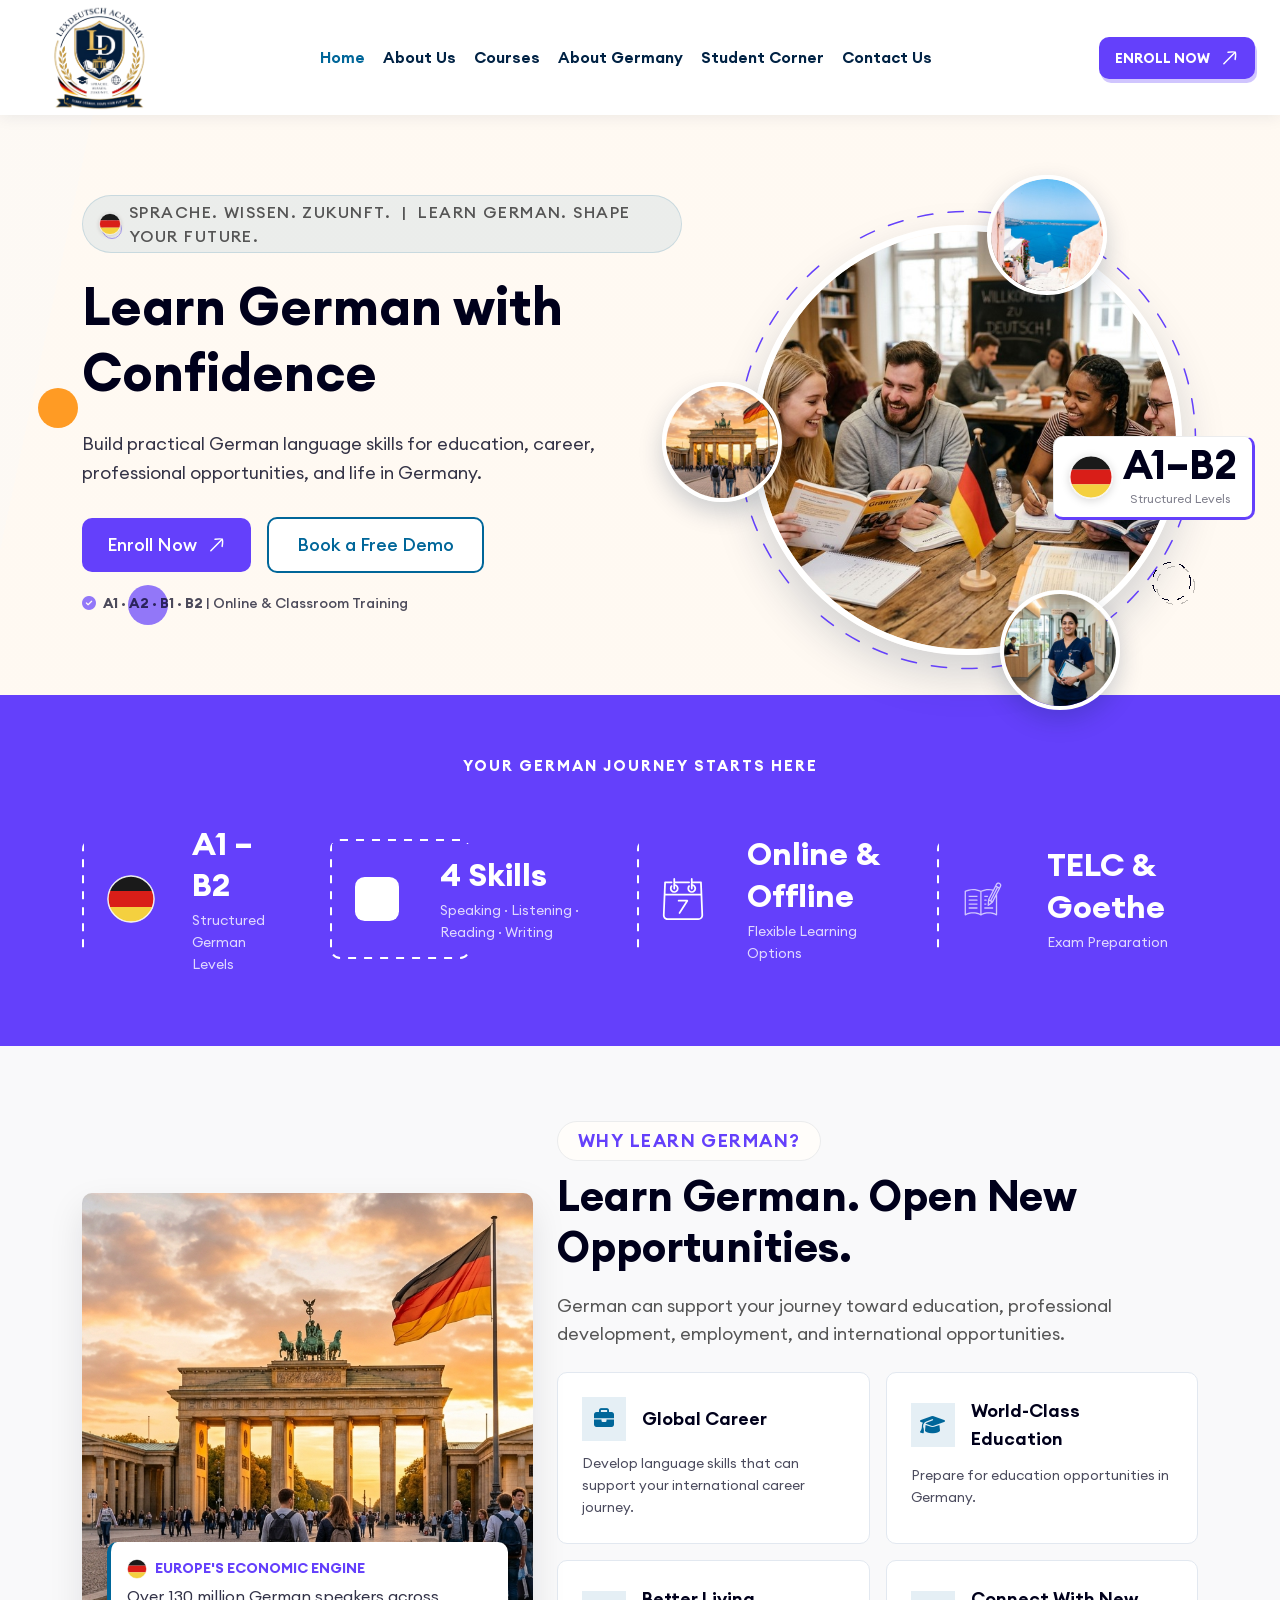
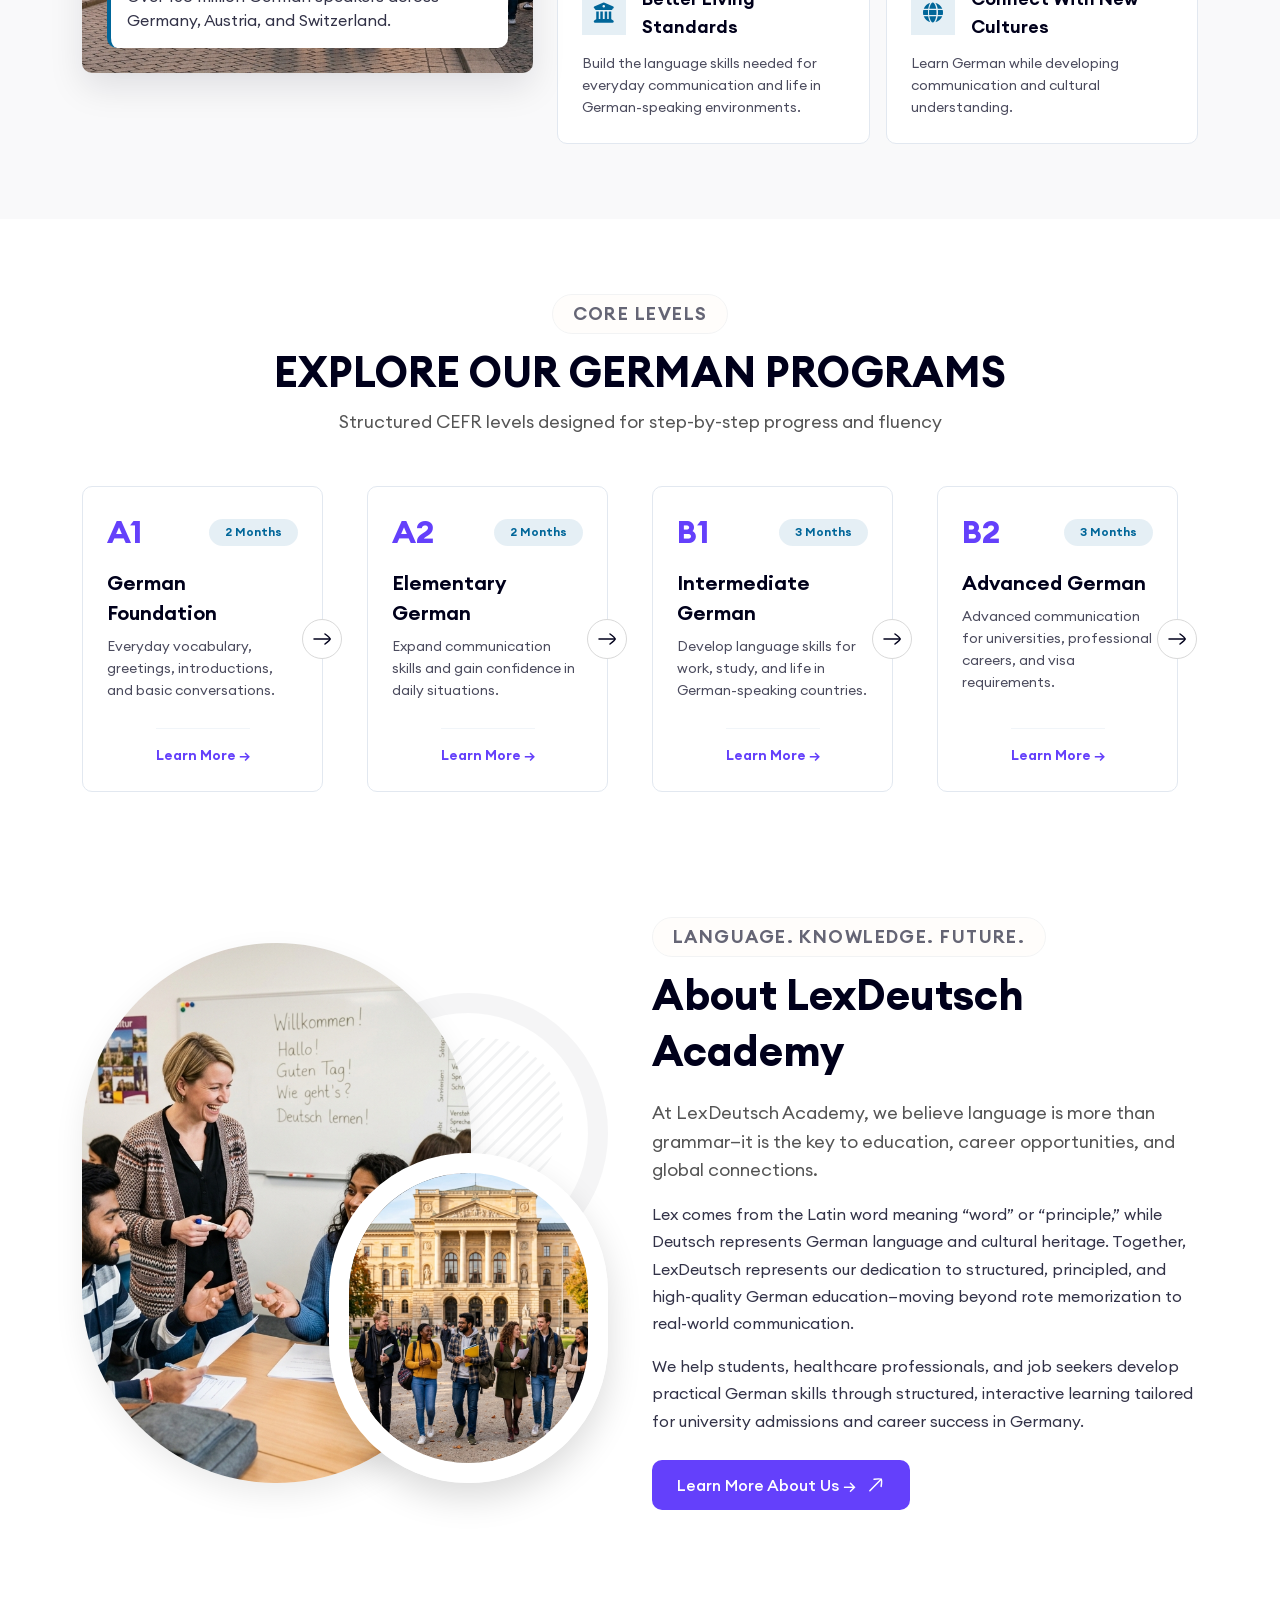
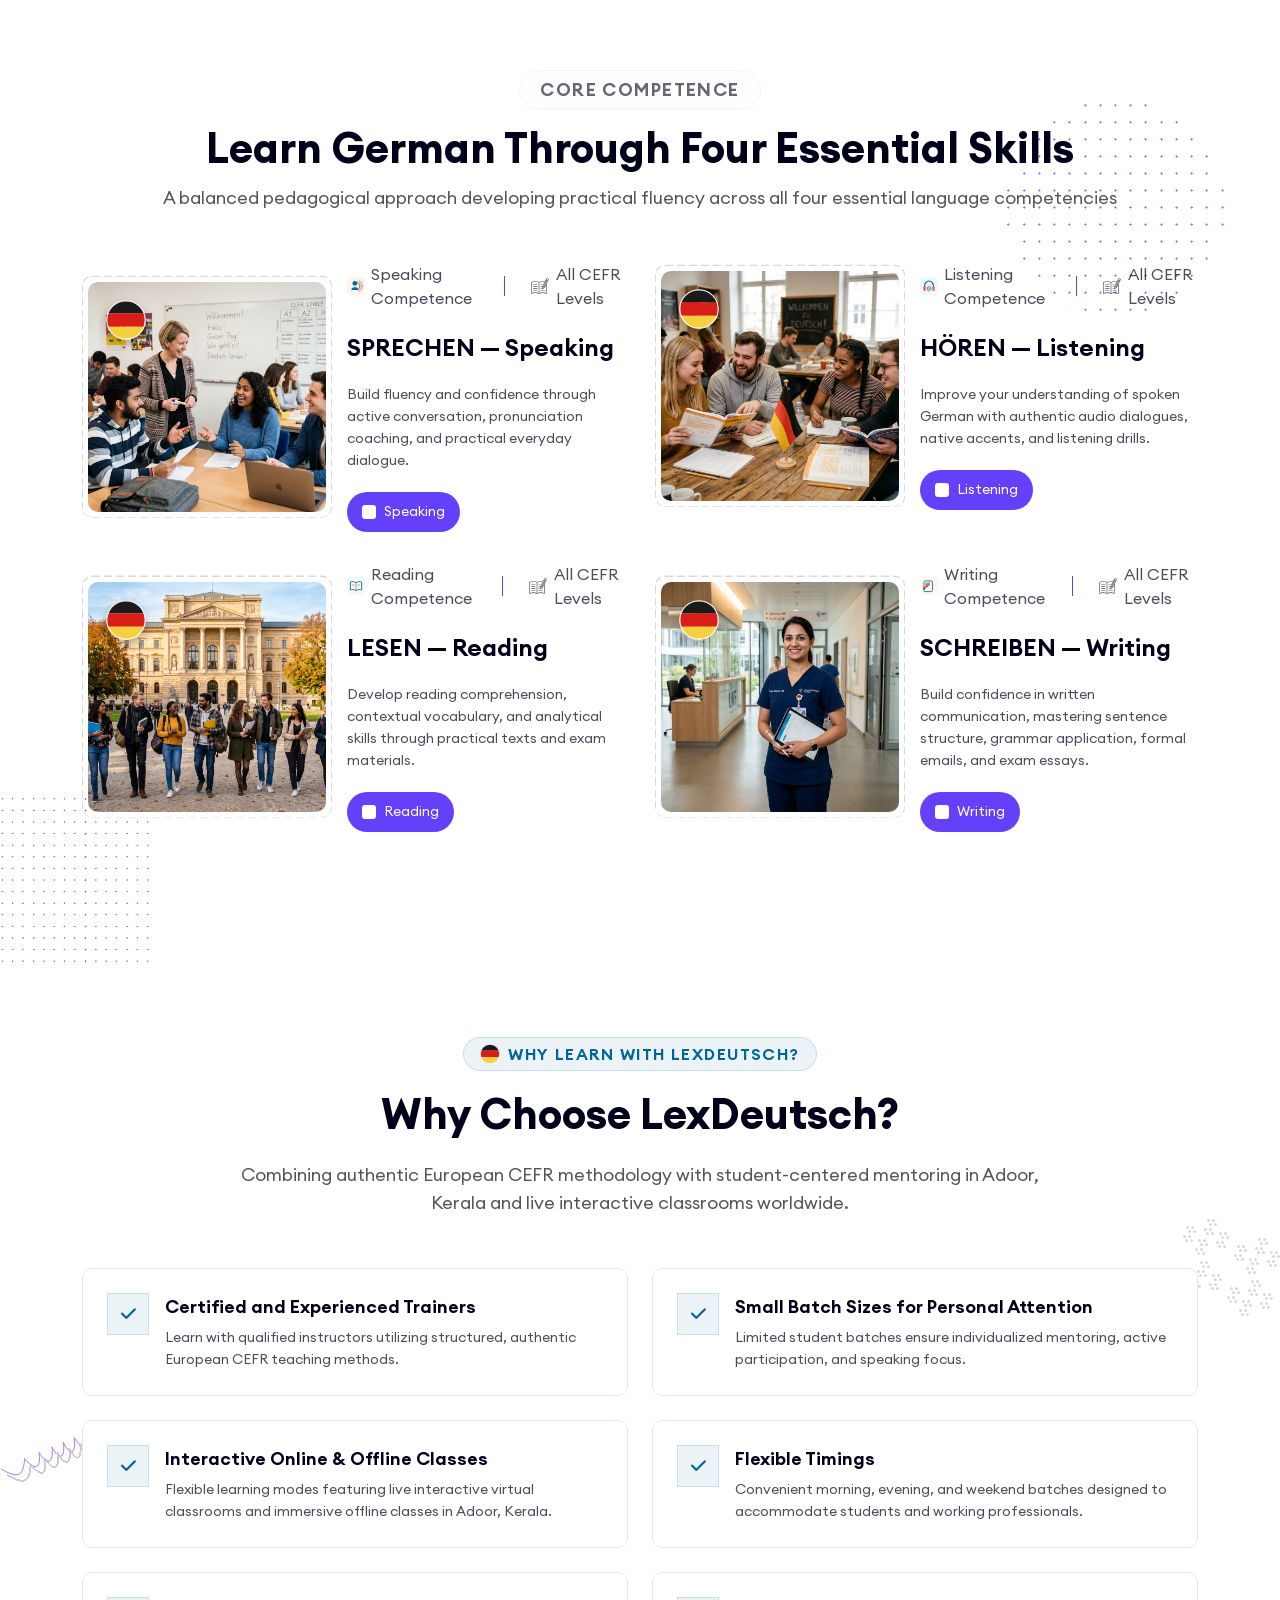
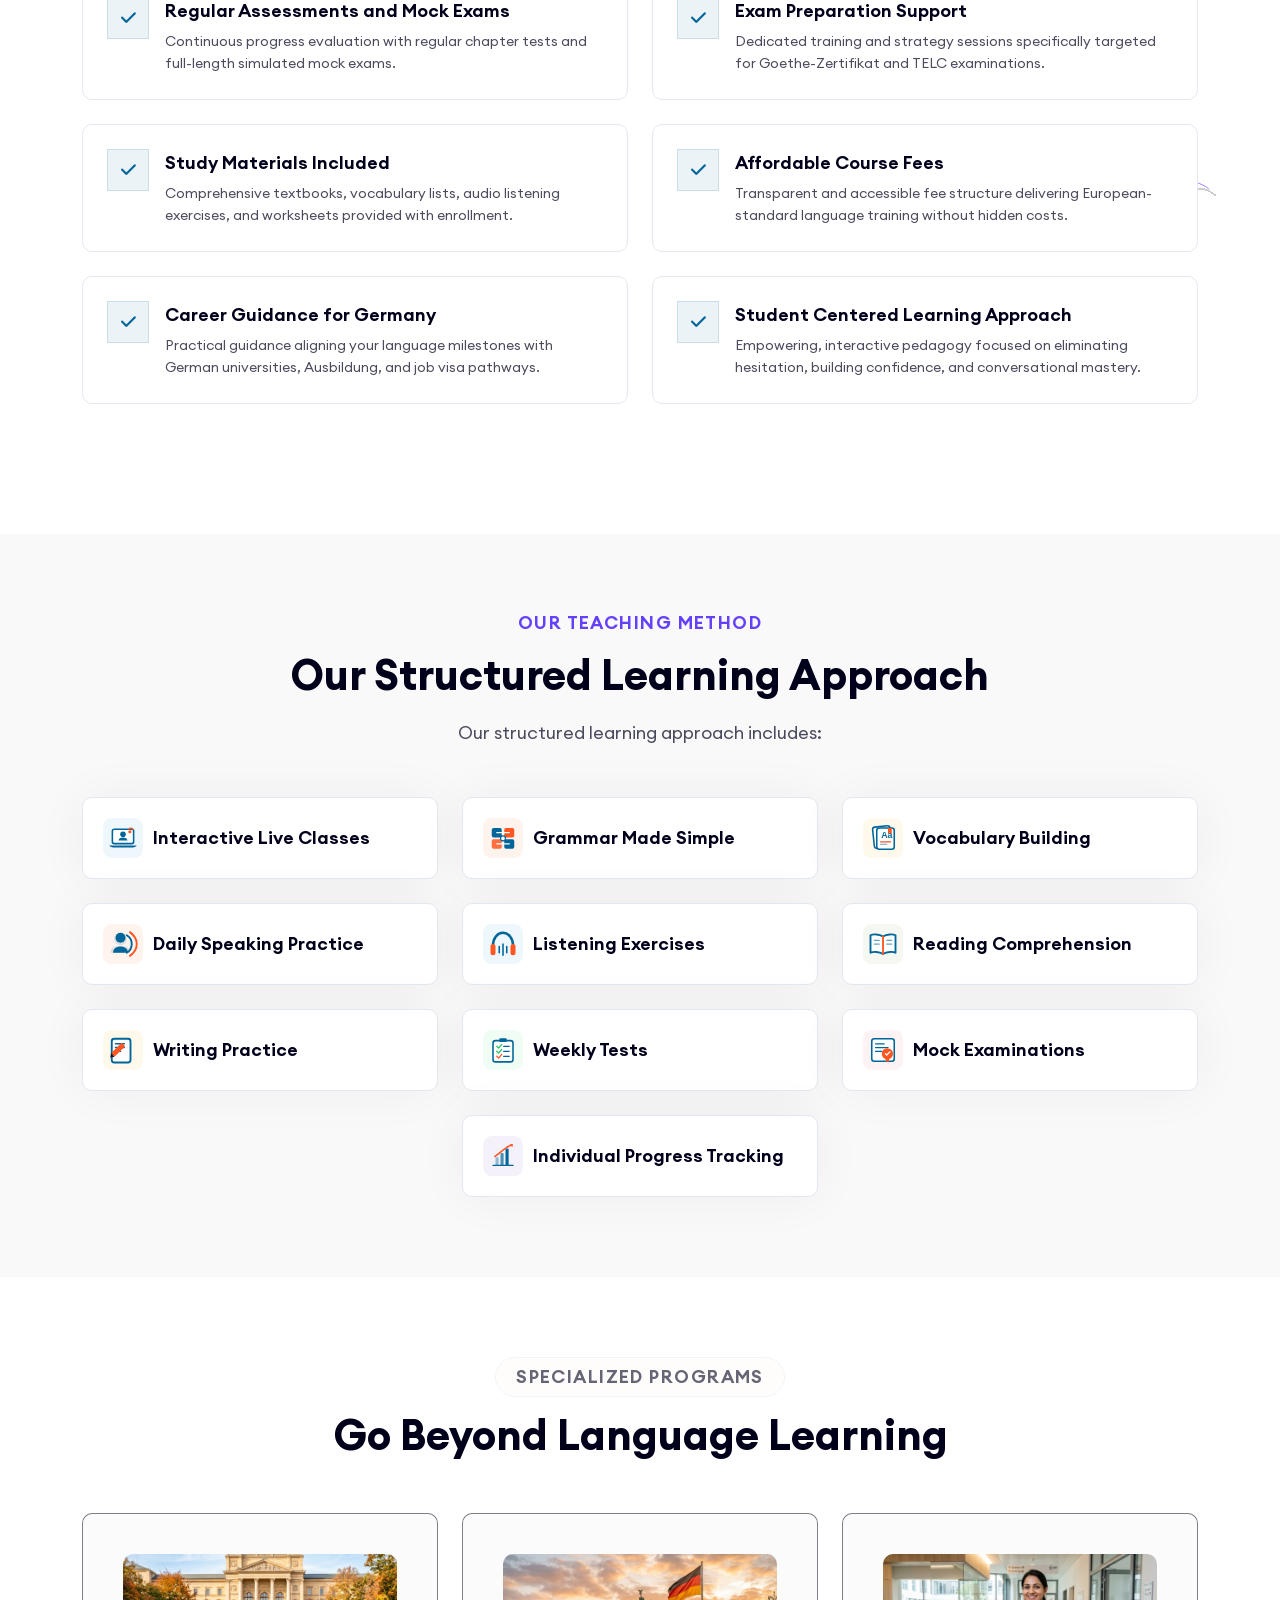
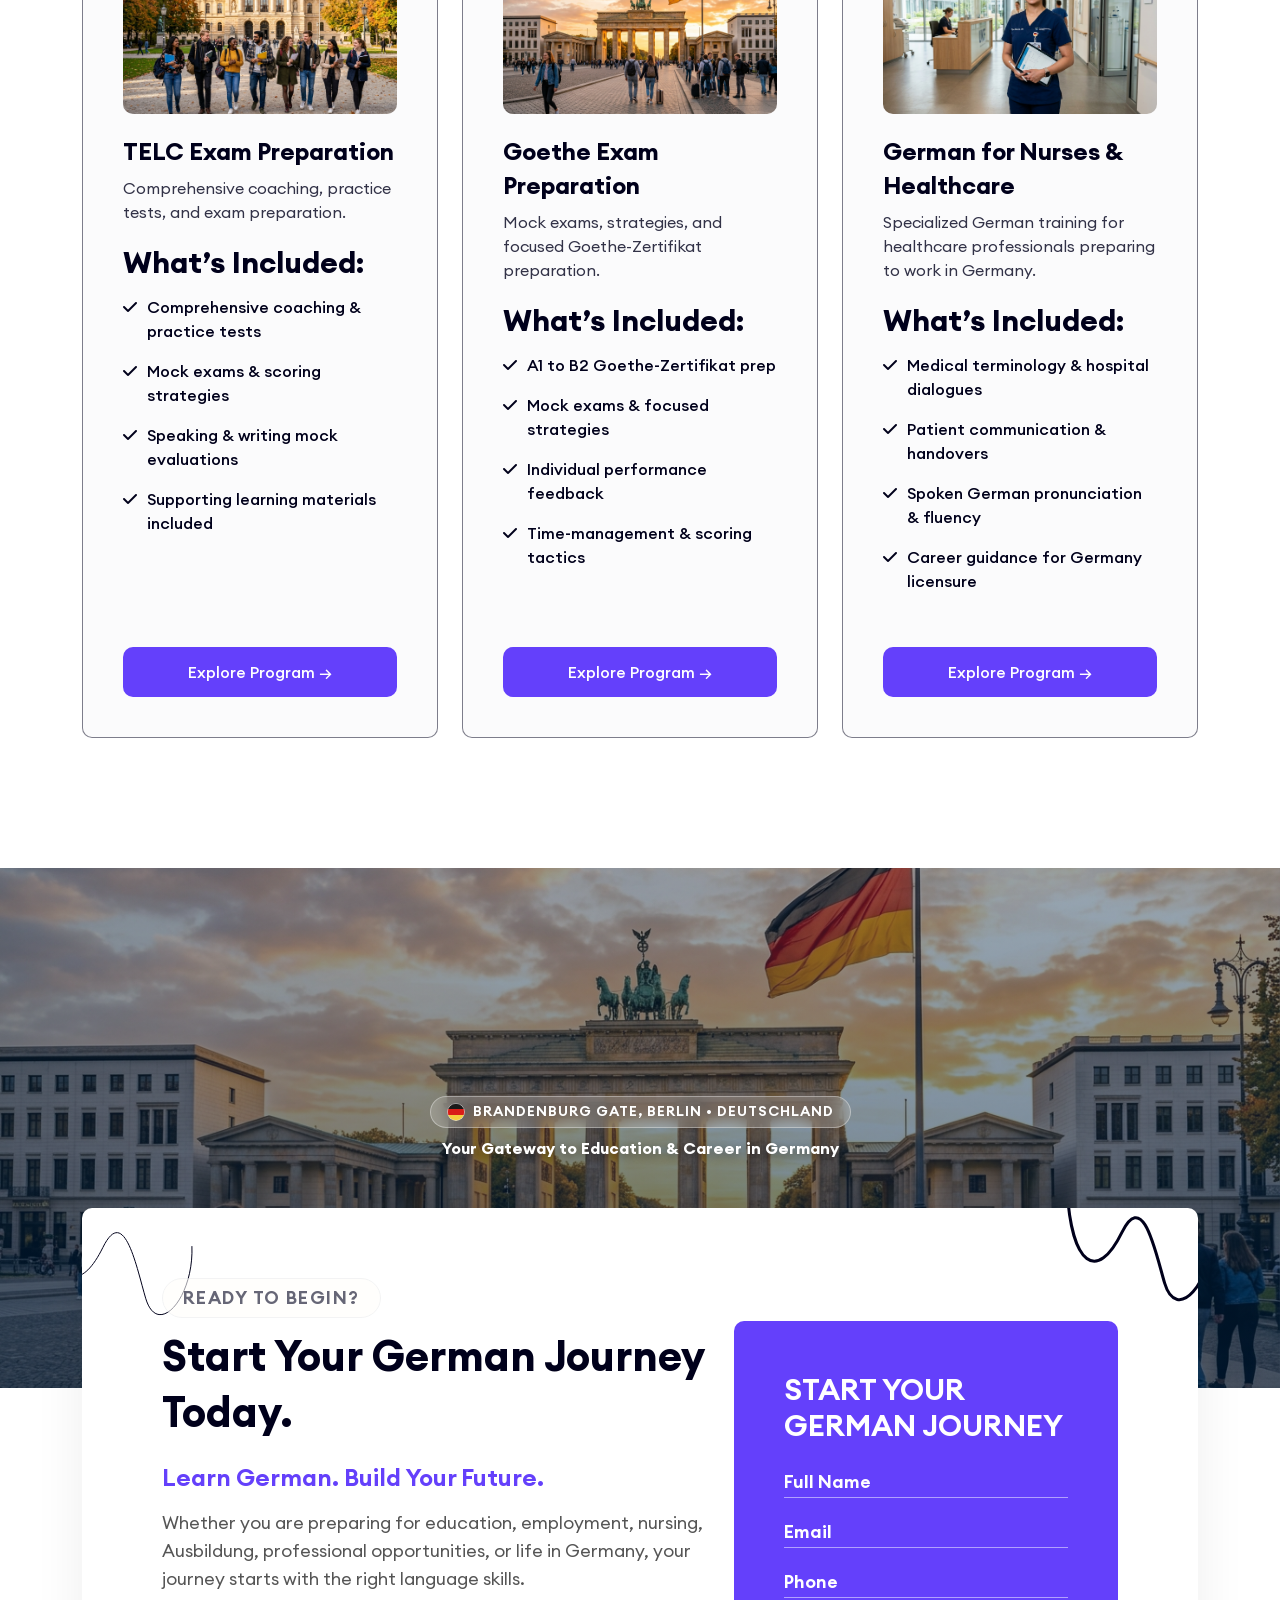
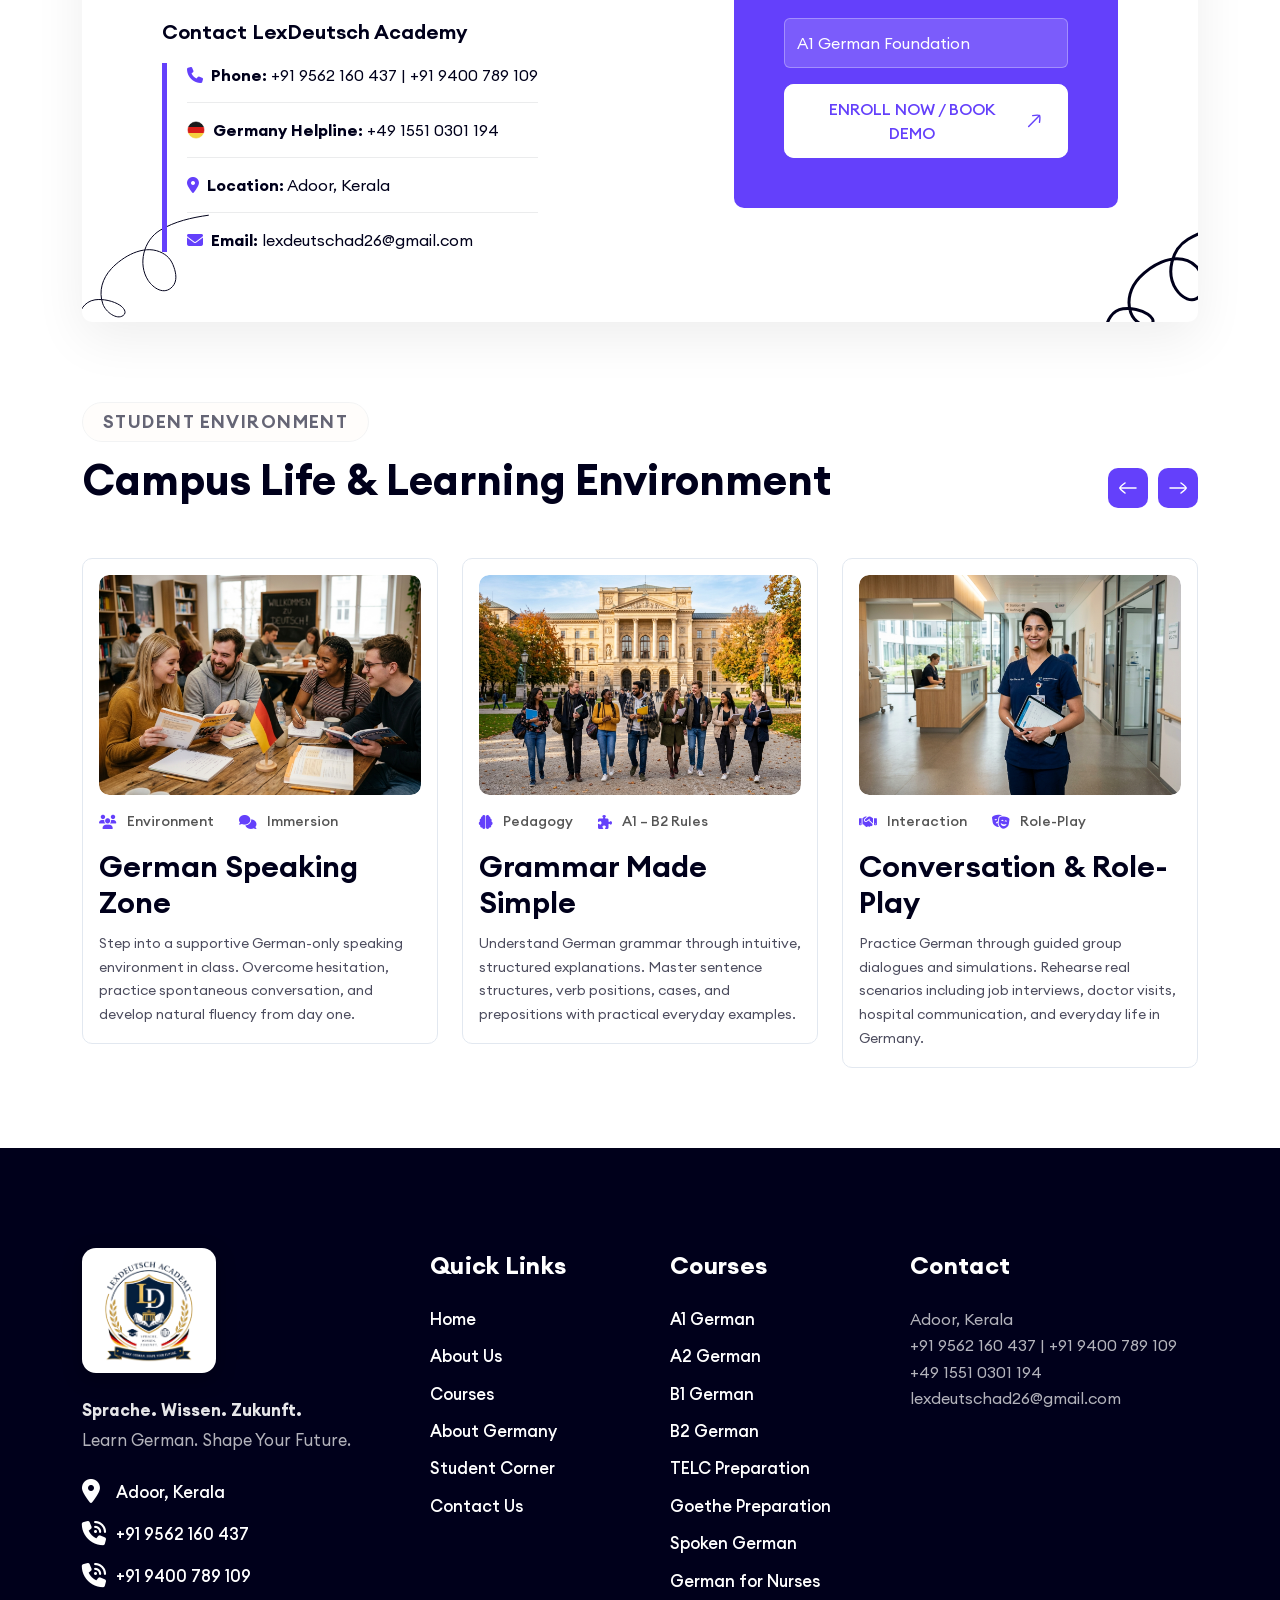
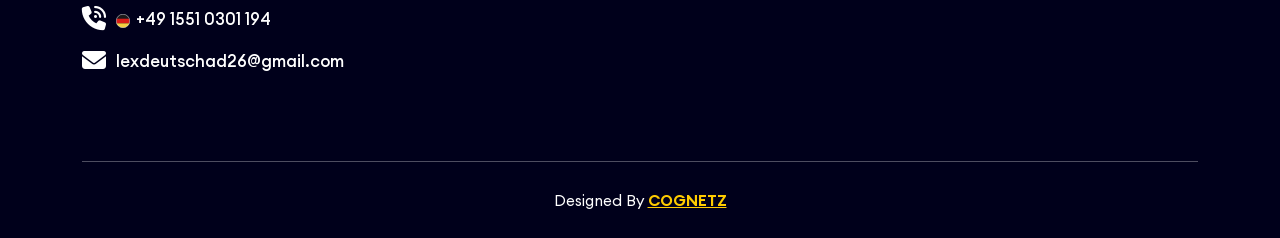
==== index.html @ 67c3edab "initial commit" ====
﻿<!DOCTYPE html>
<html class="no-js" lang="en">
  <head>
    <!-- Meta Tags -->
    <meta charset="utf-8">
    <meta http-equiv="x-ua-compatible" content="ie=edge">
    <meta name="viewport" content="width=device-width, initial-scale=1">
    <meta name="author" content="LexDeutsch Academy">
    <!-- Favicon Icon -->
    <link rel="icon" type="image/png" href="assets/img/Lexdutch Logo.png">
    <!-- Site Title -->
    <title>LexDeutsch Academy | SPRACHE. WISSEN. ZUKUNFT. | Learn German. Shape Your Future.</title>
    <link rel="stylesheet" href="assets/css/bootstrap.min.css">
    <link rel="stylesheet" href="assets/css/fontawesome.min.css">
    <link rel="stylesheet" href="assets/css/slick.min.css">
    <link rel="stylesheet" href="assets/css/odometer.css">
    <link rel="stylesheet" href="assets/css/animate.css">
    <link rel="stylesheet" href="assets/css/jquery-ui.min.css">
    <link rel="stylesheet" href="assets/css/style.css">
    <style>
      .td_why_card {
        transition: transform 0.3s ease, box-shadow 0.3s ease;
      }
      .td_why_card:hover {
        transform: translateY(-6px);
        box-shadow: 0 16px 36px rgba(0, 0, 27, 0.08) !important;
      }
      .td_why_card .td_check_icon {
        transition: all 0.3s ease;
      }
      .td_why_card:hover .td_check_icon {
        background: #006699 !important;
        color: #ffffff !important;
        border-color: #006699 !important;
      }
      .td_iconbox.td_style_3 {
        transition: transform 0.3s ease, border-color 0.3s ease, box-shadow 0.3s ease;
      }
      .td_iconbox.td_style_3:hover {
        border-color: #006699 !important;
        box-shadow: 0 10px 28px rgba(0, 102, 153, 0.08) !important;
      }
      .td_iconbox.td_style_3:hover .td_iconbox_title {
        color: #006699;
      }
      .td_stat_strip_item {
        background: #ffffff;
        border: 1px solid #e2e8f0;
        border-radius: 12px;
        padding: 22px 18px;
        text-align: center;
        box-shadow: 0 4px 14px rgba(0, 0, 27, 0.03);
        transition: all 0.3s ease;
      }
      .td_stat_strip_item:hover {
        transform: translateY(-4px);
        border-color: #006699;
        box-shadow: 0 10px 24px rgba(0, 102, 153, 0.08);
      }
      .td_accordian.active {
        border-color: #006699 !important;
        background: #ffffff !important;
      }
      .td_about_img_1 {
        width: 100%;
        height: 540px;
        object-fit: cover;
        object-position: center;
        border-radius: 250px;
        box-shadow: 0 12px 30px rgba(0, 0, 0, 0.08);
      }
      .td_about_img_2 {
        width: 100%;
        height: 330px;
        object-fit: cover;
        object-position: center;
        border: 16px solid #fff;
        border-radius: 200px;
        box-shadow: 0 15px 35px rgba(0, 0, 0, 0.14);
      }
      @media (max-width: 991px) {
        .td_about_img_1 {
          height: 440px;
        }
        .td_about_img_2 {
          height: 270px;
          border-width: 12px;
        }
      }
      @media (max-width: 575px) {
        .td_about_img_1 {
          height: 360px;
        }
        .td_about_img_2 {
          height: 220px;
          border-width: 8px;
        }
        .td_about_badge {
          display: none;
        }
      }
    </style>
  </head>
  <body class="td_theme_2">
    <!-- Start Preloader -->
    <div class="td_preloader">
      <div class="td_preloader_in">
        <span></span>
        <span></span>
      </div>
    </div>
    <!-- End Preloader -->

    <!-- Start Header Section -->
            <!-- ==================== Header Area Start ==================== -->
    <header class="td_site_header td_style_1 td_sticky_header td_medium td_heading_color">
      <div class="td_main_header">
        <div class="container">
          <div class="td_main_header_in">
            <!-- 1. Logo Only -->
            <div class="td_main_header_left">
              <a class="td_site_branding d-flex align-items-center" href="index.html" style="text-decoration:none;">
                <img src="assets/img/Lexdutch Logo.png" alt="LexDeutsch Academy Logo" class="td_header_logo_img">
              </a>
            </div>

            <!-- 2. Navigation Links Only -->
            <div class="td_main_header_center">
              <nav class="td_nav">
                <div class="td_nav_list_wrap">
                  <div class="td_nav_list_wrap_in">
                    <ul class="td_nav_list">
                      <li><a href="index.html" class="td_accent_color">Home</a></li>
                      <li><a href="about.html">About Us</a></li>
                      <li><a href="courses-grid-view.html">Courses</a></li>
                      <li><a href="about-germany.html">About Germany</a></li>
                      <li><a href="student-corner.html">Student Corner</a></li>
                      <li><a href="contact.html">Contact Us</a></li>
                    </ul>
                  </div>
                </div>
              </nav>
            </div>

            <!-- 3. Enroll Now Button Only -->
            <div class="td_main_header_right">
              <a href="contact.html#enquiry-form" class="td_btn td_style_1 td_radius_10 td_medium td_with_shadow">
                <span class="td_btn_in td_white_color td_accent_bg">
                  <span>ENROLL NOW</span>
                  <svg width="19" height="20" viewBox="0 0 19 20" fill="none" xmlns="http://www.w3.org/2000/svg">
                    <path d="M15.1575 4.34302L3.84375 15.6567" stroke="currentColor" stroke-width="1.5" stroke-linecap="round" stroke-linejoin="round"/>
                    <path d="M15.157 11.4142C15.157 11.4142 16.0887 5.2748 15.157 4.34311C14.2253 3.41142 8.08594 4.34314 8.08594 4.34314" stroke="currentColor" stroke-width="1.5" stroke-linecap="round" stroke-linejoin="round"/>
                  </svg> 
                </span>             
              </a>
              <button class="td_mobile_menu_btn d-xl-none" type="button" aria-label="Toggle Navigation">
                <i class="fa-solid fa-bars"></i>
              </button>
            </div>
          </div>
        </div>
      </div>
      <!-- Mobile Drawer -->
      <div class="td_mobile_drawer d-xl-none">
        <ul class="td_mobile_nav_list">
          <li><a href="index.html" class="td_accent_color">Home</a></li>
          <li><a href="about.html">About Us</a></li>
          <li><a href="courses-grid-view.html">Courses</a></li>
          <li><a href="about-germany.html">About Germany</a></li>
          <li><a href="student-corner.html">Student Corner</a></li>
          <li><a href="contact.html">Contact Us</a></li>
        </ul>
        <div class="pt-3 border-top">
          <p class="td_fs_14 td_bold text-muted mb-2 text-uppercase">German Courses</p>
          <div class="d-flex flex-wrap gap-2 mb-3">
            <a href="courses-grid-view.html#levels" class="badge bg-light text-dark border p-2 text-decoration-none">A1 Foundation</a>
            <a href="courses-grid-view.html#levels" class="badge bg-light text-dark border p-2 text-decoration-none">A2 Elementary</a>
            <a href="courses-grid-view.html#levels" class="badge bg-light text-dark border p-2 text-decoration-none">B1 Intermediate</a>
            <a href="courses-grid-view.html#levels" class="badge bg-light text-dark border p-2 text-decoration-none">B2 Advanced</a>
          </div>
          <div class="mb-3">
            <a href="tel:+919562160437" class="text-decoration-none td_heading_color td_bold d-flex align-items-center gap-2">
              <i class="fa-solid fa-phone td_accent_color"></i> +91 9562 160 437
            </a>
          </div>
          <a href="contact.html#enquiry-form" class="btn btn-primary w-100 py-2 fw-bold text-white" style="background:#006699; border:none;">ENROLL NOW</a>
        </div>
      </div>
    </header>
    <!-- ==================== Header Area End ==================== -->
    <!-- End Header Section -->

    <!-- ==================== 1. HERO SECTION ==================== -->
    <section class="td_hero td_style_5 td_center td_hobble" id="home">
      <div class="container">
        <div class="td_hero_text wow fadeInRight" data-wow-duration="1s" data-wow-delay="0.4s">
          <div class="d-inline-flex align-items-center gap-2 td_hero_subtitle_up td_fs_16 text-uppercase td_spacing_1 td_medium td_mb_20 px-3 py-1" style="background: rgba(0,102,153,0.08); border-radius: 30px; border: 1px solid rgba(0,102,153,0.15);">
            <img src="assets/img/flags/germany-round.svg" alt="German Flag" style="width: 22px; height: 22px; border-radius: 50%; box-shadow: 0 1px 4px rgba(0,0,0,0.15);">
            <span>SPRACHE. WISSEN. ZUKUNFT. &nbsp;|&nbsp; Learn German. Shape Your Future.</span>
          </div>
          <h1 class="td_hero_title td_fs_52 td_mb_25">Learn German with Confidence</h1>
          <p class="td_hero_subtitle td_fs_18 td_heading_color td_opacity_8 td_mb_30">Build practical German language skills for education, career, professional opportunities, and life in Germany.</p>
          <div class="d-flex align-items-center flex-wrap gap-3 td_mb_20">
            <a href="#contact" class="td_btn td_style_1 td_radius_10 td_medium td_fs_18">
              <span class="td_btn_in td_white_color td_accent_bg">
                <span>Enroll Now</span>
                <svg width="19" height="20" viewBox="0 0 19 20" fill="none" xmlns="http://www.w3.org/2000/svg">
                  <path d="M15.1575 4.34302L3.84375 15.6567" stroke="currentColor" stroke-width="1.5" stroke-linecap="round" stroke-linejoin="round"/>
                  <path d="M15.157 11.4142C15.157 11.4142 16.0887 5.2748 15.157 4.34311C14.2253 3.41142 8.08594 4.34314 8.08594 4.34314" stroke="currentColor" stroke-width="1.5" stroke-linecap="round" stroke-linejoin="round"/>
                </svg>
              </span>
            </a>
            <a href="#contact" class="td_btn td_style_2 td_radius_10 td_medium td_fs_18" style="background:#ffffff; border: 2px solid #006699; color: #006699; padding: 12px 28px;">
              <span>Book a Free Demo</span>
            </a>
          </div>
          <p class="td_fs_14 td_medium td_heading_color td_opacity_7 mb-0">
            <i class="fa-solid fa-circle-check td_accent_color me-1"></i>
            <strong>A1 · A2 · B1 · B2</strong> | Online &amp; Classroom Training
          </p>
        </div>
      </div>
      <div class="td_hero_img_wrap wow fadeIn" data-wow-duration="1s" data-wow-delay="0.3s">
        <div class="td_hero_img" style="box-shadow: 0 20px 45px rgba(0, 34, 68, 0.18); border: 6px solid #ffffff; overflow: hidden; border-radius: 50%;">
          <img src="assets/img/lexdeutsch/hero_main_students.jpg" alt="German Language Students at LexDeutsch Academy">
        </div>
        <div class="td_hero_img_1 position-absolute td_hover_layer_3" style="box-shadow: 0 10px 25px rgba(0, 34, 68, 0.2); border: 4px solid #ffffff; overflow: hidden; border-radius: 50%;">
          <img src="assets/img/lexdeutsch/hero_berlin.jpg" alt="Brandenburg Gate Berlin Germany">
        </div>
        <div class="td_hero_img_2 position-absolute td_hover_layer_3" style="box-shadow: 0 10px 25px rgba(0, 34, 68, 0.2); border: 4px solid #ffffff; overflow: hidden; border-radius: 50%;">
          <img src="assets/img/lexdeutsch/hero_nurse.jpg" alt="German Healthcare & Nursing Opportunities">
        </div>
        <div class="td_hero_img_3 position-absolute td_hover_layer_5" style="box-shadow: 0 10px 25px rgba(0, 34, 68, 0.2); border: 4px solid #ffffff; overflow: hidden; border-radius: 50%;">
          <img src="assets/img/lexdeutsch/hero_neuschwanstein.jpg" alt="Study and Live in Germany">
        </div>
        
        <div class="td_hero_funfact td_hover_layer_5">
          <img src="assets/img/flags/germany-round.svg" alt="German Flag" style="width: 44px; height: 44px; border-radius: 50%; box-shadow: 0 2px 8px rgba(0,0,0,0.15);">
          <div>
            <p class="td_fs_40 td_bold td_heading_color mb-0">A1–B2</p>
            <p class="td_mb_5 td_heading_color td_opacity_5 td_fs_12">Structured Levels</p>
          </div>
        </div>
        <div class="td_hero_shape_1 td_accent_color position-absolute">
          <svg width="602" height="602" viewBox="0 0 602 602" fill="none" xmlns="http://www.w3.org/2000/svg">
            <path d="M161.753 36.4035C207.321 12.4228 258.31 0.61671 309.781 2.12897C361.252 3.64123 411.46 18.4206 455.542 45.0353C499.623 71.6501 536.084 109.198 561.393 154.042C586.702 198.887 600 249.507 600 301" stroke="currentColor" stroke-width="2" stroke-linecap="round" stroke-dasharray="20 20"/>
            <path d="M67.4657 487.715C42.427 456.397 23.9433 420.362 13.1142 381.755C2.2851 343.148 -0.66817 302.758 4.43008 262.986C9.52834 223.215 22.574 184.875 42.7908 150.248C63.0077 115.62 89.9828 85.4132 122.111 61.4231" stroke="currentColor" stroke-width="2" stroke-linecap="round" stroke-dasharray="20 20"/>
            <path d="M599.556 317.316C596.535 372.583 578.232 425.927 546.686 471.407C515.14 516.888 471.588 552.719 420.882 574.911C370.175 597.102 314.304 604.784 259.49 597.099C204.676 589.415 153.071 566.666 110.422 531.386" stroke="currentColor" stroke-width="2" stroke-linecap="round" stroke-dasharray="20 20"/>
          </svg>            
        </div>
      </div>
      <div class="td_hero_shape_2 position-absolute td_hover_layer_3"></div>
      <div class="td_hero_shape_3 position-absolute td_hover_layer_5"></div>
      <div class="td_hero_shape_4 position-absolute td_hover_layer_3"></div>
      <div class="td_hero_shape_5 position-absolute td_hover_layer_5"><img src="assets/img/home_5/hero_shape_5.svg" alt=""></div>
    </section>
    <!-- End Hero Section -->

    <!-- ==================== 2. QUICK HIGHLIGHTS / STATS ==================== -->
    <div class="td_accent_bg">
      <div class="td_height_60 td_height_lg_50"></div>
      <div class="container">
        <div class="text-center td_mb_35 wow fadeInUp" data-wow-duration="1s" data-wow-delay="0.1s">
          <p class="td_fs_15 td_bold text-uppercase td_white_color td_spacing_2 mb-0" style="letter-spacing: 2px;">YOUR GERMAN JOURNEY STARTS HERE</p>
        </div>
        <div class="td_funfact_1_wrap wow fadeInUp" data-wow-duration="1s" data-wow-delay="0.2s">
          <div class="td_funfact td_style_1">
            <div class="td_funfact_in">
              <div class="td_funfact_icon">
                <img src="assets/img/flags/germany-round.svg" alt="" style="width: 48px; height: 48px; border-radius: 50%;">
              </div>
              <div class="td_funfact_right">
                <h3 class="td_fs_32 td_white_color mb-1">A1 – B2</h3>
                <p class="mb-0 td_white_color td_opacity_8 td_fs_14">Structured German Levels</p>
              </div>
            </div>
            <svg width="140" height="120" viewBox="0 0 140 120" fill="none" xmlns="http://www.w3.org/2000/svg" stroke-width="2" stroke-dasharray="8 8"><rect x="1" y="1" width="138" height="118" rx="9" stroke="white"></rect></svg>
          </div>
          <div class="td_funfact td_style_1">
            <div class="td_funfact_in">
              <div class="td_funfact_icon">
                <img src="assets/img/icons/skill_sprechen.svg" alt="" style="width: 44px; height: 44px; filter: brightness(0) invert(1);">
              </div>
              <div class="td_funfact_right">
                <h3 class="td_fs_32 td_white_color mb-1">4 Skills</h3>
                <p class="mb-0 td_white_color td_opacity_8 td_fs_14">Speaking · Listening · Reading · Writing</p>
              </div>
            </div>
            <svg width="140" height="120" viewBox="0 0 140 120" fill="none" xmlns="http://www.w3.org/2000/svg" stroke-width="2" stroke-dasharray="8 8"><rect x="1" y="1" width="138" height="118" rx="9" stroke="white"></rect></svg>
          </div>
          <div class="td_funfact td_style_1">
            <div class="td_funfact_in">
              <div class="td_funfact_icon">
                <img src="assets/img/icons/calendar_2.svg" alt="" style="width: 42px; height: 42px; filter: brightness(0) invert(1);">
              </div>
              <div class="td_funfact_right">
                <h3 class="td_fs_32 td_white_color mb-1">Online &amp; Offline</h3>
                <p class="mb-0 td_white_color td_opacity_8 td_fs_14">Flexible Learning Options</p>
              </div>
            </div>
            <svg width="140" height="120" viewBox="0 0 140 120" fill="none" xmlns="http://www.w3.org/2000/svg" stroke-width="2" stroke-dasharray="8 8"><rect x="1" y="1" width="138" height="118" rx="9" stroke="white"></rect></svg>
          </div>
          <div class="td_funfact td_style_1">
            <div class="td_funfact_in">
              <div class="td_funfact_icon">
                <img src="assets/img/icons/book.svg" alt="" style="width: 42px; height: 42px; filter: brightness(0) invert(1);">
              </div>
              <div class="td_funfact_right">
                <h3 class="td_fs_32 td_white_color mb-1">TELC &amp; Goethe</h3>
                <p class="mb-0 td_white_color td_opacity_8 td_fs_14">Exam Preparation</p>
              </div>
            </div>
            <svg width="140" height="120" viewBox="0 0 140 120" fill="none" xmlns="http://www.w3.org/2000/svg" stroke-width="2" stroke-dasharray="8 8"><rect x="1" y="1" width="138" height="118" rx="9" stroke="white"></rect></svg>
          </div>
        </div>
      </div>
      <div class="td_height_60 td_height_lg_50"></div>
    </div>
    <!-- End Quick Highlights / Stats -->

    <!-- ==================== 3. WHY LEARN GERMAN? ==================== -->
    <section class="td_gray_bg_5" id="why-german">
      <div class="td_height_112 td_height_lg_75"></div>
      <div class="container">
        <div class="row align-items-center td_gap_y_40">
          <div class="col-lg-5 wow fadeInLeft" data-wow-duration="1s" data-wow-delay="0.2s">
            <div class="position-relative">
              <img src="assets/img/lexdeutsch/berlin_gate.jpg" alt="Brandenburg Gate Berlin" class="w-100 td_radius_10" style="height: 480px; object-fit: cover; box-shadow: 0 15px 35px rgba(0, 0, 27, 0.1);">
              <div class="position-absolute td_radius_10 p-3 td_white_bg" style="bottom: 25px; left: 25px; right: 25px; box-shadow: 0 10px 25px rgba(0,0,0,0.12); border-left: 4px solid #006699;">
                <div class="d-flex align-items-center gap-2 mb-1">
                  <img src="assets/img/flags/germany-round.svg" alt="Germany" style="width: 20px; height: 20px; border-radius: 50%;">
                  <span class="td_fs_14 td_bold text-uppercase td_accent_color">Europe's Economic Engine</span>
                </div>
                <p class="td_fs_13 td_heading_color td_opacity_8 mb-0">Over 130 million German speakers across Germany, Austria, and Switzerland.</p>
              </div>
            </div>
          </div>
          <div class="col-lg-7 wow fadeInRight" data-wow-duration="1s" data-wow-delay="0.3s">
            <div class="td_section_heading td_style_1 td_mb_30">
              <p class="td_section_subtitle_up_2 td_fs_18 td_semibold td_spacing_1 td_mb_10 text-uppercase td_accent_color">Why Learn German?</p>
              <h2 class="td_section_title td_fs_44 td_mb_20">Learn German. Open New Opportunities.</h2>
              <p class="td_section_subtitle td_fs_18 mb-0">German can support your journey toward education, professional development, employment, and international opportunities.</p>
            </div>
            <div class="row g-3">
              <div class="col-sm-6">
                <div class="p-4 td_radius_10 td_white_bg h-100 td_why_card" style="border: 1px solid #e2e8f0;">
                  <div class="d-flex align-items-center gap-3 td_mb_12">
                    <div class="td_center td_radius_8 flex-shrink-0" style="width: 44px; height: 44px; background: rgba(0,102,153,0.1); color: #006699;">
                      <i class="fa-solid fa-briefcase td_fs_20"></i>
                    </div>
                    <h3 class="td_fs_18 td_semibold mb-0">Global Career</h3>
                  </div>
                  <p class="td_fs_14 td_heading_color td_opacity_7 mb-0">Develop language skills that can support your international career journey.</p>
                </div>
              </div>
              <div class="col-sm-6">
                <div class="p-4 td_radius_10 td_white_bg h-100 td_why_card" style="border: 1px solid #e2e8f0;">
                  <div class="d-flex align-items-center gap-3 td_mb_12">
                    <div class="td_center td_radius_8 flex-shrink-0" style="width: 44px; height: 44px; background: rgba(0,102,153,0.1); color: #006699;">
                      <i class="fa-solid fa-graduation-cap td_fs_20"></i>
                    </div>
                    <h3 class="td_fs_18 td_semibold mb-0">World-Class Education</h3>
                  </div>
                  <p class="td_fs_14 td_heading_color td_opacity_7 mb-0">Prepare for education opportunities in Germany.</p>
                </div>
              </div>
              <div class="col-sm-6">
                <div class="p-4 td_radius_10 td_white_bg h-100 td_why_card" style="border: 1px solid #e2e8f0;">
                  <div class="d-flex align-items-center gap-3 td_mb_12">
                    <div class="td_center td_radius_8 flex-shrink-0" style="width: 44px; height: 44px; background: rgba(0,102,153,0.1); color: #006699;">
                      <i class="fa-solid fa-building-columns td_fs_20"></i>
                    </div>
                    <h3 class="td_fs_18 td_semibold mb-0">Better Living Standards</h3>
                  </div>
                  <p class="td_fs_14 td_heading_color td_opacity_7 mb-0">Build the language skills needed for everyday communication and life in German-speaking environments.</p>
                </div>
              </div>
              <div class="col-sm-6">
                <div class="p-4 td_radius_10 td_white_bg h-100 td_why_card" style="border: 1px solid #e2e8f0;">
                  <div class="d-flex align-items-center gap-3 td_mb_12">
                    <div class="td_center td_radius_8 flex-shrink-0" style="width: 44px; height: 44px; background: rgba(0,102,153,0.1); color: #006699;">
                      <i class="fa-solid fa-globe td_fs_20"></i>
                    </div>
                    <h3 class="td_fs_18 td_semibold mb-0">Connect With New Cultures</h3>
                  </div>
                  <p class="td_fs_14 td_heading_color td_opacity_7 mb-0">Learn German while developing communication and cultural understanding.</p>
                </div>
              </div>
            </div>
          </div>
        </div>
      </div>
      <div class="td_height_112 td_height_lg_75"></div>
    </section>
    <!-- End Why Learn German Section -->

    <!-- ==================== 4. EXPLORE OUR GERMAN PROGRAMS (Replaces Educve Top Categories) ==================== -->
    <section id="categories">
      <div class="td_height_112 td_height_lg_75"></div>
      <div class="container">
        <div class="td_section_heading td_style_1 text-center wow fadeInUp" data-wow-duration="1s" data-wow-delay="0.2s">
          <p class="td_section_subtitle_up_2 td_fs_18 td_semibold td_spacing_1 td_mb_10 text-uppercase td_heading_color td_opacity_6">CORE LEVELS</p>
          <h2 class="td_section_title td_fs_48 mb-0">EXPLORE OUR GERMAN PROGRAMS</h2>
          <p class="td_section_subtitle td_fs_18 mb-0 mt-2">Structured CEFR levels designed for step-by-step progress and fluency</p>
        </div>
        <div class="td_height_50 td_height_lg_40"></div>
        <div class="row td_gap_y_24 wow fadeInUp" data-wow-duration="1s" data-wow-delay="0.3s">
          <!-- A1 -->
          <div class="col-xl-3 col-lg-6 col-sm-6">
            <div class="td_iconbox td_style_6 td_radius_10 h-100 d-flex flex-column justify-content-between p-4" style="background:#ffffff; border:1px solid #e2e8f0;">
              <div>
                <div class="d-flex align-items-center justify-content-between td_mb_15">
                  <span class="td_fs_32 td_bold td_accent_color">A1</span>
                  <span class="badge py-1 px-3 td_radius_30 td_fs_12" style="background: rgba(0,102,153,0.1); color: #006699; font-weight: 600;">2 Months</span>
                </div>
                <h3 class="td_iconbox_title td_fs_20 td_semibold td_mb_8">German Foundation</h3>
                <p class="td_iconbox_subtitle td_heading_color td_opacity_7 mb-0 td_fs_14">Everyday vocabulary, greetings, introductions, and basic conversations.</p>
              </div>
              <div class="pt-3 mt-3 d-flex align-items-center justify-content-between" style="border-top:1px solid #f1f5f9;">
                <span class="td_fs_14 td_semibold td_accent_color">Learn More &rarr;</span>
                <a href="courses-grid-view.html" class="td_iconbox_btn td_center">
                  <svg width="18" height="12" viewBox="0 0 18 12" fill="none" xmlns="http://www.w3.org/2000/svg">
                    <path d="M17 6L1 6" stroke="currentColor" stroke-width="1.5" stroke-linecap="round" stroke-linejoin="round"/>
                    <path d="M12 11C12 11 17 7.31756 17 5.99996C17 4.68237 12 1 12 1" stroke="currentColor" stroke-width="1.5" stroke-linecap="round" stroke-linejoin="round"/>
                  </svg>                  
                </a>
              </div>
            </div>
          </div>
          <!-- A2 -->
          <div class="col-xl-3 col-lg-6 col-sm-6">
            <div class="td_iconbox td_style_6 td_radius_10 h-100 d-flex flex-column justify-content-between p-4" style="background:#ffffff; border:1px solid #e2e8f0;">
              <div>
                <div class="d-flex align-items-center justify-content-between td_mb_15">
                  <span class="td_fs_32 td_bold td_accent_color">A2</span>
                  <span class="badge py-1 px-3 td_radius_30 td_fs_12" style="background: rgba(0,102,153,0.1); color: #006699; font-weight: 600;">2 Months</span>
                </div>
                <h3 class="td_iconbox_title td_fs_20 td_semibold td_mb_8">Elementary German</h3>
                <p class="td_iconbox_subtitle td_heading_color td_opacity_7 mb-0 td_fs_14">Expand communication skills and gain confidence in daily situations.</p>
              </div>
              <div class="pt-3 mt-3 d-flex align-items-center justify-content-between" style="border-top:1px solid #f1f5f9;">
                <span class="td_fs_14 td_semibold td_accent_color">Learn More &rarr;</span>
                <a href="courses-grid-view.html" class="td_iconbox_btn td_center">
                  <svg width="18" height="12" viewBox="0 0 18 12" fill="none" xmlns="http://www.w3.org/2000/svg">
                    <path d="M17 6L1 6" stroke="currentColor" stroke-width="1.5" stroke-linecap="round" stroke-linejoin="round"/>
                    <path d="M12 11C12 11 17 7.31756 17 5.99996C17 4.68237 12 1 12 1" stroke="currentColor" stroke-width="1.5" stroke-linecap="round" stroke-linejoin="round"/>
                  </svg>                  
                </a>
              </div>
            </div>
          </div>
          <!-- B1 -->
          <div class="col-xl-3 col-lg-6 col-sm-6">
            <div class="td_iconbox td_style_6 td_radius_10 h-100 d-flex flex-column justify-content-between p-4" style="background:#ffffff; border:1px solid #e2e8f0;">
              <div>
                <div class="d-flex align-items-center justify-content-between td_mb_15">
                  <span class="td_fs_32 td_bold td_accent_color">B1</span>
                  <span class="badge py-1 px-3 td_radius_30 td_fs_12" style="background: rgba(0,102,153,0.1); color: #006699; font-weight: 600;">3 Months</span>
                </div>
                <h3 class="td_iconbox_title td_fs_20 td_semibold td_mb_8">Intermediate German</h3>
                <p class="td_iconbox_subtitle td_heading_color td_opacity_7 mb-0 td_fs_14">Develop language skills for work, study, and life in German-speaking countries.</p>
              </div>
              <div class="pt-3 mt-3 d-flex align-items-center justify-content-between" style="border-top:1px solid #f1f5f9;">
                <span class="td_fs_14 td_semibold td_accent_color">Learn More &rarr;</span>
                <a href="courses-grid-view.html" class="td_iconbox_btn td_center">
                  <svg width="18" height="12" viewBox="0 0 18 12" fill="none" xmlns="http://www.w3.org/2000/svg">
                    <path d="M17 6L1 6" stroke="currentColor" stroke-width="1.5" stroke-linecap="round" stroke-linejoin="round"/>
                    <path d="M12 11C12 11 17 7.31756 17 5.99996C17 4.68237 12 1 12 1" stroke="currentColor" stroke-width="1.5" stroke-linecap="round" stroke-linejoin="round"/>
                  </svg>                  
                </a>
              </div>
            </div>
          </div>
          <!-- B2 -->
          <div class="col-xl-3 col-lg-6 col-sm-6">
            <div class="td_iconbox td_style_6 td_radius_10 h-100 d-flex flex-column justify-content-between p-4" style="background:#ffffff; border:1px solid #e2e8f0;">
              <div>
                <div class="d-flex align-items-center justify-content-between td_mb_15">
                  <span class="td_fs_32 td_bold td_accent_color">B2</span>
                  <span class="badge py-1 px-3 td_radius_30 td_fs_12" style="background: rgba(0,102,153,0.1); color: #006699; font-weight: 600;">3 Months</span>
                </div>
                <h3 class="td_iconbox_title td_fs_20 td_semibold td_mb_8">Advanced German</h3>
                <p class="td_iconbox_subtitle td_heading_color td_opacity_7 mb-0 td_fs_14">Advanced communication for universities, professional careers, and visa requirements.</p>
              </div>
              <div class="pt-3 mt-3 d-flex align-items-center justify-content-between" style="border-top:1px solid #f1f5f9;">
                <span class="td_fs_14 td_semibold td_accent_color">Learn More &rarr;</span>
                <a href="courses-grid-view.html " class="td_iconbox_btn td_center">
                  <svg width="18" height="12" viewBox="0 0 18 12" fill="none" xmlns="http://www.w3.org/2000/svg">
                    <path d="M17 6L1 6" stroke="currentColor" stroke-width="1.5" stroke-linecap="round" stroke-linejoin="round"/>
                    <path d="M12 11C12 11 17 7.31756 17 5.99996C17 4.68237 12 1 12 1" stroke="currentColor" stroke-width="1.5" stroke-linecap="round" stroke-linejoin="round"/>
                  </svg>                  
                </a>
              </div>
            </div>
          </div>
        </div>
        <div class="td_height_50 td_height_lg_40"></div>
        
      </div>
      <div class="td_height_112 td_height_lg_75"></div>
    </section>
    <!-- End Top categories Section -->

    <!-- ==================== 5. ABOUT LEXDEUTSCH & 3. WHY LEARN GERMAN ==================== -->
    <section id="about">
      <div class="container">
        <div class="row align-items-center td_gap_y_40">
          <div class="col-lg-6 wow fadeInLeft" data-wow-duration="1s" data-wow-delay="0.3s">
            <div class="td_image_box td_style_6 position-relative">
              <div class="td_image_box_img_1">
                <img src="assets/img/lexdeutsch/german_class.jpg" alt="LexDeutsch German Classroom Training" class="td_about_img_1">
              </div>
              <div class="td_image_box_img_2">
                <div class="td_image_box_img_2_in">
                  <img src="assets/img/lexdeutsch/study_germany.jpg" alt="Students in Germany" class="td_about_img_2">
                </div>
              </div>
              <div class="td_image_box_shape_1 position-absolute"></div>
              <div class="td_image_box_shape_2 position-absolute">
                <img src="assets/img/home_5/about_shape_2.svg" alt="">
              </div>
              <!-- Floating Trust Badge matching Right Side Content -->
              
            </div>
          </div>
          <div class="col-lg-6 wow fadeInUp" data-wow-duration="1s" data-wow-delay="0.2s">
            <div class="td_section_heading td_style_1 td_mb_25">
              <p class="td_section_subtitle_up_2 td_fs_18 td_semibold td_spacing_1 td_mb_10 text-uppercase td_heading_color td_opacity_6">Language. Knowledge. Future.</p>
              <h2 class="td_section_title td_fs_48 td_mb_20">About LexDeutsch Academy</h2>
              <p class="td_section_subtitle td_fs_18 mb-3" style="line-height:1.6;">At LexDeutsch Academy, we believe language is more than grammar—it is the key to education, career opportunities, and global connections.</p>
              <p class="td_fs_16 td_heading_color td_opacity_8 mb-3" style="line-height:1.7;">Lex comes from the Latin word meaning &ldquo;word&rdquo; or &ldquo;principle,&rdquo; while Deutsch represents German language and cultural heritage. Together, LexDeutsch represents our dedication to structured, principled, and high-quality German education—moving beyond rote memorization to real-world communication.</p>
              <p class="td_fs_16 td_heading_color td_opacity_8 mb-0" style="line-height:1.7;">We help students, healthcare professionals, and job seekers develop practical German skills through structured, interactive learning tailored for university admissions and career success in Germany.</p>
            </div>

            <!-- Small visual feature beside it: Our Goal -->
            

            <!-- Key Highlights (replaces tabs) -->
            <!-- <ul class="td_list td_style_5 td_mp_0 td_mb_30">
              <li>
                <div class="d-flex align-items-center gap-2 td_mb_6">
                  <img src="assets/img/flags/germany-round.svg" alt="Germany" style="width: 22px; height: 22px; border-radius: 50%;">
                  <h4 class="td_fs_20 mb-0 td_semibold">Sprache. Wissen. Zukunft.</h4>
                </div>
                <p class="td_fs_15 td_heading_color td_opacity_8 mb-0">Learn German and shape your future with practical, confident communication.</p>
              </li>
              <li>
                <div class="d-flex align-items-center gap-2 td_mb_6">
                  <i class="fa-solid fa-location-dot td_accent_color td_fs_18" style="width: 22px; text-align: center;"></i>
                  <h4 class="td_fs_20 mb-0 td_semibold">Adoor, Kerala &amp; Global Online</h4>
                </div>
                <p class="td_fs_15 td_heading_color td_opacity_8 mb-0">Interactive offline classroom training &amp; live virtual batches with certified mentors.</p>
              </li>
              <li>
                <div class="d-flex align-items-center gap-2 td_mb_6">
                  <i class="fa-solid fa-award td_accent_color td_fs_18" style="width: 22px; text-align: center;"></i>
                  <h4 class="td_fs_20 mb-0 td_semibold">Goethe &amp; TELC Exam Standards</h4>
                </div>
                <p class="td_fs_15 td_heading_color td_opacity_8 mb-0">Structured CEFR curriculum from A1 to B2 with weekly progress tracking and mock tests.</p>
              </li>
            </ul> -->

            <a href="about.html" class="td_btn td_style_1 td_radius_10 td_medium">
              <span class="td_btn_in td_white_color td_accent_bg">
                <span>Learn More About Us &rarr;</span>
                <svg width="19" height="20" viewBox="0 0 19 20" fill="none" xmlns="http://www.w3.org/2000/svg">
                  <path d="M15.1575 4.34302L3.84375 15.6567" stroke="currentColor" stroke-width="1.5" stroke-linecap="round" stroke-linejoin="round"></path>
                  <path d="M15.157 11.4142C15.157 11.4142 16.0887 5.2748 15.157 4.34311C14.2253 3.41142 8.08594 4.34314 8.08594 4.34314" stroke="currentColor" stroke-width="1.5" stroke-linecap="round" stroke-linejoin="round"></path>
                </svg> 
              </span>             
            </a>
          </div>
        </div>
      </div>
      <div class="td_height_120 td_height_lg_80"></div>
    </section>
    <!-- End About Section -->

    <!-- ==================== 6. CORE COMPETENCE / FOUR ESSENTIAL SKILLS ==================== -->
    <section class="td_shape_section_10" id="courses">
      <div id="skills"></div>
      <div class="td_shape_position_1 position-absolute">
        <img src="assets/img/home_5/course_shape_1.svg" alt="">
      </div>
      <div class="td_shape_position_2 position-absolute">
        <img src="assets/img/home_5/course_shape_2.svg" alt="">
      </div>
      <div class="td_height_120 td_height_lg_80"></div>
      <div class="container">
        <div class="td_section_heading td_style_1 text-center wow fadeInUp" data-wow-duration="1s" data-wow-delay="0.2s">
          <p class="td_section_subtitle_up_2 td_fs_18 td_semibold td_spacing_1 td_mb_10 text-uppercase td_heading_color td_opacity_6">CORE COMPETENCE</p>
          <h2 class="td_section_title td_fs_48 mb-0">Learn German Through Four Essential Skills</h2>
          <p class="td_section_subtitle td_fs_18 mb-0 mt-2">A balanced pedagogical approach developing practical fluency across all four essential language competencies</p>
        </div>
        <div class="td_height_50 td_height_lg_50"></div>
        <div class="row td_gap_y_30 td_row_gap_30">
          <!-- Sprechen -->
          <div class="col-xl-6 wow fadeInUp" data-wow-duration="1s" data-wow-delay="0.3s">
            <div class="td_card td_style_5 td_type_2">
              <a href="#contact" class="td_card_thumb">
                <span class="td_card_thumb_in td_radius_10">
                  <img src="assets/img/lexdeutsch/german_class.jpg" alt="Sprechen - Speaking German" style="height: 100%; object-fit: cover;">
                </span>
                <img src="assets/img/flags/germany-round.svg" alt="German Flag" class="td_card_flag" style="box-shadow: 0 4px 10px rgba(0,0,0,0.25);">
              </a>
              <div class="td_card_content">
                <ul class="td_card_meta td_mp_0 td_fs_16 td_heading_color">
                  <li>
                    <img src="assets/img/icons/skill_sprechen.svg" alt="" style="width: 18px; height: 18px;">
                    <span class="td_opacity_7">Speaking Competence</span>
                  </li>
                  <li>
                    <img src="assets/img/icons/book.svg" alt="">
                    <span class="td_opacity_7">All CEFR Levels</span>
                  </li>
                </ul>
                <h2 class="td_card_title td_fs_24 td_semibold td_mb_20"><a href="#contact">SPRECHEN — Speaking</a></h2>
                <div class="td_card_price_wrap td_mb_20">
                  <span class="td_heading_color td_opacity_7 td_fs_14">Build fluency and confidence through active conversation, pronunciation coaching, and practical everyday dialogue.</span>
                </div>
                <div class="td_card_btns_wrap">
                  <a href="#contact" class="td_card_label td_fs_14 td_white_color td_accent_bg">
                    <img src="assets/img/icons/skill_sprechen.svg" alt="" style="width: 14px; height: 14px; filter: brightness(0) invert(1);">
                    Speaking
                  </a>
                  
                </div>
              </div>
            </div>
          </div>
          <!-- Hören -->
          <div class="col-xl-6 wow fadeInUp" data-wow-duration="1s" data-wow-delay="0.35s">
            <div class="td_card td_style_5 td_type_2">
              <a href="#contact" class="td_card_thumb">
                <span class="td_card_thumb_in td_radius_10">
                  <img src="assets/img/lexdeutsch/german_students.jpg" alt="Hören - Listening German" style="height: 100%; object-fit: cover;">
                </span>
                <img src="assets/img/flags/germany-round.svg" alt="German Flag" class="td_card_flag" style="box-shadow: 0 4px 10px rgba(0,0,0,0.25);">
              </a>
              <div class="td_card_content">
                <ul class="td_card_meta td_mp_0 td_fs_16 td_heading_color">
                  <li>
                    <img src="assets/img/icons/skill_hoeren.svg" alt="" style="width: 18px; height: 18px;">
                    <span class="td_opacity_7">Listening Competence</span>
                  </li>
                  <li>
                    <img src="assets/img/icons/book.svg" alt="">
                    <span class="td_opacity_7">All CEFR Levels</span>
                  </li>
                </ul>
                <h2 class="td_card_title td_fs_24 td_semibold td_mb_20"><a href="#contact">HÖREN — Listening</a></h2>
                <div class="td_card_price_wrap td_mb_20">
                  <span class="td_heading_color td_opacity_7 td_fs_14">Improve your understanding of spoken German with authentic audio dialogues, native accents, and listening drills.</span>
                </div>
                <div class="td_card_btns_wrap">
                  <a href="#contact" class="td_card_label td_fs_14 td_white_color td_accent_bg">
                    <img src="assets/img/icons/skill_hoeren.svg" alt="" style="width: 14px; height: 14px; filter: brightness(0) invert(1);">
                    Listening
                  </a>
                 
                </div>
              </div>
            </div>
          </div>
          <!-- Lesen -->
          <div class="col-xl-6 wow fadeInUp" data-wow-duration="1s" data-wow-delay="0.4s">
            <div class="td_card td_style_5 td_type_2">
              <a href="#contact" class="td_card_thumb">
                <span class="td_card_thumb_in td_radius_10">
                  <img src="assets/img/lexdeutsch/study_germany.jpg" alt="Lesen - Reading German" style="height: 100%; object-fit: cover;">
                </span>
                <img src="assets/img/flags/germany-round.svg" alt="German Flag" class="td_card_flag" style="box-shadow: 0 4px 10px rgba(0,0,0,0.25);">
              </a>
              <div class="td_card_content">
                <ul class="td_card_meta td_mp_0 td_fs_16 td_heading_color">
                  <li>
                    <img src="assets/img/icons/skill_lesen.svg" alt="" style="width: 18px; height: 18px;">
                    <span class="td_opacity_7">Reading Competence</span>
                  </li>
                  <li>
                    <img src="assets/img/icons/book.svg" alt="">
                    <span class="td_opacity_7">All CEFR Levels</span>
                  </li>
                </ul>
                <h2 class="td_card_title td_fs_24 td_semibold td_mb_20"><a href="#contact">LESEN — Reading</a></h2>
                <div class="td_card_price_wrap td_mb_20">
                  <span class="td_heading_color td_opacity_7 td_fs_14">Develop reading comprehension, contextual vocabulary, and analytical skills through practical texts and exam materials.</span>
                </div>
                <div class="td_card_btns_wrap">
                  <a href="#contact" class="td_card_label td_fs_14 td_white_color td_accent_bg">
                    <img src="assets/img/icons/skill_lesen.svg" alt="" style="width: 14px; height: 14px; filter: brightness(0) invert(1);">
                    Reading
                  </a>
                  
                </div>
              </div>
            </div>
          </div>
          <!-- Schreiben -->
          <div class="col-xl-6 wow fadeInUp" data-wow-duration="1s" data-wow-delay="0.45s">
            <div class="td_card td_style_5 td_type_2">
              <a href="#contact" class="td_card_thumb">
                <span class="td_card_thumb_in td_radius_10">
                  <img src="assets/img/lexdeutsch/german_nurse.jpg" alt="Schreiben - Writing German" style="height: 100%; object-fit: cover;">
                </span>
                <img src="assets/img/flags/germany-round.svg" alt="German Flag" class="td_card_flag" style="box-shadow: 0 4px 10px rgba(0,0,0,0.25);">
              </a>
              <div class="td_card_content">
                <ul class="td_card_meta td_mp_0 td_fs_16 td_heading_color">
                  <li>
                    <img src="assets/img/icons/skill_schreiben.svg" alt="" style="width: 18px; height: 18px;">
                    <span class="td_opacity_7">Writing Competence</span>
                  </li>
                  <li>
                    <img src="assets/img/icons/book.svg" alt="">
                    <span class="td_opacity_7">All CEFR Levels</span>
                  </li>
                </ul>
                <h2 class="td_card_title td_fs_24 td_semibold td_mb_20"><a href="#contact">SCHREIBEN — Writing</a></h2>
                <div class="td_card_price_wrap td_mb_20">
                  <span class="td_heading_color td_opacity_7 td_fs_14">Build confidence in written communication, mastering sentence structure, grammar application, formal emails, and exam essays.</span>
                </div>
                <div class="td_card_btns_wrap">
                  <a href="#contact" class="td_card_label td_fs_14 td_white_color td_accent_bg">
                    <img src="assets/img/icons/skill_schreiben.svg" alt="" style="width: 14px; height: 14px; filter: brightness(0) invert(1);">
                    Writing
                  </a>
                  
                </div>
              </div>
            </div>
          </div>
        </div>
        <div class="td_height_50 td_height_lg_40"></div>
        
      </div>
      <div class="td_height_120 td_height_lg_80"></div>
    </section>
    <!-- End Courses Section -->

    <!-- ==================== 8. WHY CHOOSE LEXDEUTSCH ==================== -->
    <section class="td_shape_section_4 td_hobble td_white_bg position-relative" id="faqs">
      <div class="td_shape td_shape_position_5 td_hover_layer_3">
        <img src="assets/img/home_4/faq_shape_5.svg" alt="">
      </div>
      <div class="td_shape td_shape_position_6 td_hover_layer_5">
        <img src="assets/img/home_4/faq_shape_5.svg" alt="">
      </div>
      <div class="td_shape td_shape_position_7 td_hover_layer_3">
        <img src="assets/img/home_4/faq_shape_1.svg" alt="">
      </div>
      <div class="td_shape td_shape_position_8 td_hover_layer_5">
        <img src="assets/img/home_4/faq_shape_2.svg" alt="">
      </div>
      <div class="td_height_112 td_height_lg_75"></div>
      <div class="container position-relative" style="z-index: 2;">
        <!-- Section Header: Why Learn With LexDeutsch? -->
        <div class="td_section_heading td_style_1 text-center wow fadeInUp" data-wow-duration="1s" data-wow-delay="0.2s">
          <div class="d-inline-flex align-items-center gap-2 td_fs_16 text-uppercase td_spacing_1 td_medium td_mb_15 px-3 py-1" style="background: rgba(0,102,153,0.08); border-radius: 30px; border: 1px solid rgba(0,102,153,0.15);">
            <img src="assets/img/flags/germany-round.svg" alt="Germany" style="width: 20px; height: 20px; border-radius: 50%;">
            <span style="color: #006699; font-weight: 600;">WHY LEARN WITH LEXDEUTSCH?</span>
          </div>
          <h2 class="td_section_title td_fs_48 td_mb_20">Why Choose LexDeutsch?</h2>
          <p class="td_section_subtitle td_fs_18 mb-0" style="max-width: 840px; margin: 0 auto;">Combining authentic European CEFR methodology with student-centered mentoring in Adoor, Kerala and live interactive classrooms worldwide.</p>
        </div>

        <div class="td_height_50 td_height_lg_40"></div>

        <!-- 10 Points Grid: Why Choose LexDeutsch -->
        <div class="row g-3 g-md-4 wow fadeInUp td_mb_50" data-wow-duration="1s" data-wow-delay="0.25s">
          <!-- 1. Certified and Experienced Trainers -->
          <div class="col-md-6">
            <div class="p-3 p-md-4 td_radius_10 td_white_bg h-100 td_why_card d-flex align-items-start gap-3" style="border: 1px solid #e2e8f0;">
              <div class="td_check_icon td_center td_radius_8 flex-shrink-0" style="width: 42px; height: 42px; background: rgba(0,102,153,0.08); color: #006699; font-size: 17px; border: 1px solid rgba(0,102,153,0.15);">
                <i class="fa-solid fa-check"></i>
              </div>
              <div>
                <h4 class="td_fs_18 td_semibold td_mb_6">Certified and Experienced Trainers</h4>
                <p class="td_fs_14 td_heading_color td_opacity_7 mb-0">Learn with qualified instructors utilizing structured, authentic European CEFR teaching methods.</p>
              </div>
            </div>
          </div>

          <!-- 2. Small Batch Sizes for Personal Attention -->
          <div class="col-md-6">
            <div class="p-3 p-md-4 td_radius_10 td_white_bg h-100 td_why_card d-flex align-items-start gap-3" style="border: 1px solid #e2e8f0;">
              <div class="td_check_icon td_center td_radius_8 flex-shrink-0" style="width: 42px; height: 42px; background: rgba(0,102,153,0.08); color: #006699; font-size: 17px; border: 1px solid rgba(0,102,153,0.15);">
                <i class="fa-solid fa-check"></i>
              </div>
              <div>
                <h4 class="td_fs_18 td_semibold td_mb_6">Small Batch Sizes for Personal Attention</h4>
                <p class="td_fs_14 td_heading_color td_opacity_7 mb-0">Limited student batches ensure individualized mentoring, active participation, and speaking focus.</p>
              </div>
            </div>
          </div>

          <!-- 3. Interactive Online & Offline Classes -->
          <div class="col-md-6">
            <div class="p-3 p-md-4 td_radius_10 td_white_bg h-100 td_why_card d-flex align-items-start gap-3" style="border: 1px solid #e2e8f0;">
              <div class="td_check_icon td_center td_radius_8 flex-shrink-0" style="width: 42px; height: 42px; background: rgba(0,102,153,0.08); color: #006699; font-size: 17px; border: 1px solid rgba(0,102,153,0.15);">
                <i class="fa-solid fa-check"></i>
              </div>
              <div>
                <h4 class="td_fs_18 td_semibold td_mb_6">Interactive Online &amp; Offline Classes</h4>
                <p class="td_fs_14 td_heading_color td_opacity_7 mb-0">Flexible learning modes featuring live interactive virtual classrooms and immersive offline classes in Adoor, Kerala.</p>
              </div>
            </div>
          </div>

          <!-- 4. Flexible Timings -->
          <div class="col-md-6">
            <div class="p-3 p-md-4 td_radius_10 td_white_bg h-100 td_why_card d-flex align-items-start gap-3" style="border: 1px solid #e2e8f0;">
              <div class="td_check_icon td_center td_radius_8 flex-shrink-0" style="width: 42px; height: 42px; background: rgba(0,102,153,0.08); color: #006699; font-size: 17px; border: 1px solid rgba(0,102,153,0.15);">
                <i class="fa-solid fa-check"></i>
              </div>
              <div>
                <h4 class="td_fs_18 td_semibold td_mb_6">Flexible Timings</h4>
                <p class="td_fs_14 td_heading_color td_opacity_7 mb-0">Convenient morning, evening, and weekend batches designed to accommodate students and working professionals.</p>
              </div>
            </div>
          </div>

          <!-- 5. Regular Assessments and Mock Exams -->
          <div class="col-md-6">
            <div class="p-3 p-md-4 td_radius_10 td_white_bg h-100 td_why_card d-flex align-items-start gap-3" style="border: 1px solid #e2e8f0;">
              <div class="td_check_icon td_center td_radius_8 flex-shrink-0" style="width: 42px; height: 42px; background: rgba(0,102,153,0.08); color: #006699; font-size: 17px; border: 1px solid rgba(0,102,153,0.15);">
                <i class="fa-solid fa-check"></i>
              </div>
              <div>
                <h4 class="td_fs_18 td_semibold td_mb_6">Regular Assessments and Mock Exams</h4>
                <p class="td_fs_14 td_heading_color td_opacity_7 mb-0">Continuous progress evaluation with regular chapter tests and full-length simulated mock exams.</p>
              </div>
            </div>
          </div>

          <!-- 6. Exam Preparation Support -->
          <div class="col-md-6">
            <div class="p-3 p-md-4 td_radius_10 td_white_bg h-100 td_why_card d-flex align-items-start gap-3" style="border: 1px solid #e2e8f0;">
              <div class="td_check_icon td_center td_radius_8 flex-shrink-0" style="width: 42px; height: 42px; background: rgba(0,102,153,0.08); color: #006699; font-size: 17px; border: 1px solid rgba(0,102,153,0.15);">
                <i class="fa-solid fa-check"></i>
              </div>
              <div>
                <h4 class="td_fs_18 td_semibold td_mb_6">Exam Preparation Support</h4>
                <p class="td_fs_14 td_heading_color td_opacity_7 mb-0">Dedicated training and strategy sessions specifically targeted for Goethe-Zertifikat and TELC examinations.</p>
              </div>
            </div>
          </div>

          <!-- 7. Study Materials Included -->
          <div class="col-md-6">
            <div class="p-3 p-md-4 td_radius_10 td_white_bg h-100 td_why_card d-flex align-items-start gap-3" style="border: 1px solid #e2e8f0;">
              <div class="td_check_icon td_center td_radius_8 flex-shrink-0" style="width: 42px; height: 42px; background: rgba(0,102,153,0.08); color: #006699; font-size: 17px; border: 1px solid rgba(0,102,153,0.15);">
                <i class="fa-solid fa-check"></i>
              </div>
              <div>
                <h4 class="td_fs_18 td_semibold td_mb_6">Study Materials Included</h4>
                <p class="td_fs_14 td_heading_color td_opacity_7 mb-0">Comprehensive textbooks, vocabulary lists, audio listening exercises, and worksheets provided with enrollment.</p>
              </div>
            </div>
          </div>

          <!-- 8. Affordable Course Fees -->
          <div class="col-md-6">
            <div class="p-3 p-md-4 td_radius_10 td_white_bg h-100 td_why_card d-flex align-items-start gap-3" style="border: 1px solid #e2e8f0;">
              <div class="td_check_icon td_center td_radius_8 flex-shrink-0" style="width: 42px; height: 42px; background: rgba(0,102,153,0.08); color: #006699; font-size: 17px; border: 1px solid rgba(0,102,153,0.15);">
                <i class="fa-solid fa-check"></i>
              </div>
              <div>
                <h4 class="td_fs_18 td_semibold td_mb_6">Affordable Course Fees</h4>
                <p class="td_fs_14 td_heading_color td_opacity_7 mb-0">Transparent and accessible fee structure delivering European-standard language training without hidden costs.</p>
              </div>
            </div>
          </div>

          <!-- 9. Career Guidance for Germany -->
          <div class="col-md-6">
            <div class="p-3 p-md-4 td_radius_10 td_white_bg h-100 td_why_card d-flex align-items-start gap-3" style="border: 1px solid #e2e8f0;">
              <div class="td_check_icon td_center td_radius_8 flex-shrink-0" style="width: 42px; height: 42px; background: rgba(0,102,153,0.08); color: #006699; font-size: 17px; border: 1px solid rgba(0,102,153,0.15);">
                <i class="fa-solid fa-check"></i>
              </div>
              <div>
                <h4 class="td_fs_18 td_semibold td_mb_6">Career Guidance for Germany</h4>
                <p class="td_fs_14 td_heading_color td_opacity_7 mb-0">Practical guidance aligning your language milestones with German universities, Ausbildung, and job visa pathways.</p>
              </div>
            </div>
          </div>

          <!-- 10. Student Centered Learning Approach -->
          <div class="col-md-6">
            <div class="p-3 p-md-4 td_radius_10 td_white_bg h-100 td_why_card d-flex align-items-start gap-3" style="border: 1px solid #e2e8f0;">
              <div class="td_check_icon td_center td_radius_8 flex-shrink-0" style="width: 42px; height: 42px; background: rgba(0,102,153,0.08); color: #006699; font-size: 17px; border: 1px solid rgba(0,102,153,0.15);">
                <i class="fa-solid fa-check"></i>
              </div>
              <div>
                <h4 class="td_fs_18 td_semibold td_mb_6">Student Centered Learning Approach</h4>
                <p class="td_fs_14 td_heading_color td_opacity_7 mb-0">Empowering, interactive pedagogy focused on eliminating hesitation, building confidence, and conversational mastery.</p>
              </div>
            </div>
          </div>
        </div>


      </div>
      <div class="td_height_120 td_height_lg_80"></div>
    </section>
    <!-- End Why Choose Us Section -->

    <!-- ==================== OUR TEACHING METHOD ==================== -->
    <section class="td_gray_bg_5 position-relative" id="teaching-method">
      <div class="td_height_112 td_height_lg_75"></div>
      <div class="container position-relative" style="z-index: 2;">
        <div class="td_section_heading td_style_1 text-center wow fadeInUp" data-wow-duration="1s" data-wow-delay="0.2s">
          <p class="td_section_subtitle_up td_fs_18 td_semibold td_spacing_1 td_mb_10 text-uppercase td_accent_color">Our Teaching Method</p>
          <h2 class="td_section_title td_fs_48 mb-0">Our Structured Learning Approach</h2>
          <p class="td_section_subtitle td_fs_18 td_heading_color td_opacity_7 mb-0 mt-3" style="max-width: 800px; margin: 0 auto;">Our structured learning approach includes:</p>
        </div>
        <div class="td_height_50 td_height_lg_50"></div>
        <div class="row td_gap_y_24 justify-content-center">
          <div class="col-xxl-3 col-lg-4 col-md-6 wow fadeInUp" data-wow-duration="1s" data-wow-delay="0.2s">
            <a class="td_iconbox td_style_3 td_fs_18 td_semibold td_radius_10 td_white_bg td_heading_color" href="#contact" style="border: 1px solid #e2e8f0;">
              <span class="td_iconbox_icon"><img src="assets/img/icons/method_live_classes.svg" alt="Interactive Live Classes"></span>
              <span class="td_iconbox_title">Interactive Live Classes</span>
            </a>
          </div>
          <div class="col-xxl-3 col-lg-4 col-md-6 wow fadeInUp" data-wow-duration="1s" data-wow-delay="0.25s">
            <a class="td_iconbox td_style_3 td_fs_18 td_semibold td_radius_10 td_white_bg td_heading_color" href="#contact" style="border: 1px solid #e2e8f0;">
              <span class="td_iconbox_icon"><img src="assets/img/icons/method_grammar.svg" alt="Grammar Made Simple"></span>
              <span class="td_iconbox_title">Grammar Made Simple</span>
            </a>
          </div>
          <div class="col-xxl-3 col-lg-4 col-md-6 wow fadeInUp" data-wow-duration="1s" data-wow-delay="0.3s">
            <a class="td_iconbox td_style_3 td_fs_18 td_semibold td_radius_10 td_white_bg td_heading_color" href="#contact" style="border: 1px solid #e2e8f0;">
              <span class="td_iconbox_icon"><img src="assets/img/icons/method_vocabulary.svg" alt="Vocabulary Building"></span>
              <span class="td_iconbox_title">Vocabulary Building</span>
            </a>
          </div>
          <div class="col-xxl-3 col-lg-4 col-md-6 wow fadeInUp" data-wow-duration="1s" data-wow-delay="0.35s">
            <a class="td_iconbox td_style_3 td_fs_18 td_semibold td_radius_10 td_white_bg td_heading_color" href="#contact" style="border: 1px solid #e2e8f0;">
              <span class="td_iconbox_icon"><img src="assets/img/icons/skill_sprechen.svg" alt="Daily Speaking Practice"></span>
              <span class="td_iconbox_title">Daily Speaking Practice</span>
            </a>
          </div>
          <div class="col-xxl-3 col-lg-4 col-md-6 wow fadeInUp" data-wow-duration="1s" data-wow-delay="0.4s">
            <a class="td_iconbox td_style_3 td_fs_18 td_semibold td_radius_10 td_white_bg td_heading_color" href="#contact" style="border: 1px solid #e2e8f0;">
              <span class="td_iconbox_icon"><img src="assets/img/icons/skill_hoeren.svg" alt="Listening Exercises"></span>
              <span class="td_iconbox_title">Listening Exercises</span>
            </a>
          </div>
          <div class="col-xxl-3 col-lg-4 col-md-6 wow fadeInUp" data-wow-duration="1s" data-wow-delay="0.45s">
            <a class="td_iconbox td_style_3 td_fs_18 td_semibold td_radius_10 td_white_bg td_heading_color" href="#contact" style="border: 1px solid #e2e8f0;">
              <span class="td_iconbox_icon"><img src="assets/img/icons/skill_lesen.svg" alt="Reading Comprehension"></span>
              <span class="td_iconbox_title">Reading Comprehension</span>
            </a>
          </div>
          <div class="col-xxl-3 col-lg-4 col-md-6 wow fadeInUp" data-wow-duration="1s" data-wow-delay="0.5s">
            <a class="td_iconbox td_style_3 td_fs_18 td_semibold td_radius_10 td_white_bg td_heading_color" href="#contact" style="border: 1px solid #e2e8f0;">
              <span class="td_iconbox_icon"><img src="assets/img/icons/skill_schreiben.svg" alt="Writing Practice"></span>
              <span class="td_iconbox_title">Writing Practice</span>
            </a>
          </div>
          <div class="col-xxl-3 col-lg-4 col-md-6 wow fadeInUp" data-wow-duration="1s" data-wow-delay="0.55s">
            <a class="td_iconbox td_style_3 td_fs_18 td_semibold td_radius_10 td_white_bg td_heading_color" href="#contact" style="border: 1px solid #e2e8f0;">
              <span class="td_iconbox_icon"><img src="assets/img/icons/method_weekly_tests.svg" alt="Weekly Tests"></span>
              <span class="td_iconbox_title">Weekly Tests</span>
            </a>
          </div>
          <div class="col-xxl-3 col-lg-4 col-md-6 wow fadeInUp" data-wow-duration="1s" data-wow-delay="0.6s">
            <a class="td_iconbox td_style_3 td_fs_18 td_semibold td_radius_10 td_white_bg td_heading_color" href="#contact" style="border: 1px solid #e2e8f0;">
              <span class="td_iconbox_icon"><img src="assets/img/icons/method_mock_exams.svg" alt="Mock Examinations"></span>
              <span class="td_iconbox_title">Mock Examinations</span>
            </a>
          </div>
          <div class="col-xxl-3 col-lg-4 col-md-6 wow fadeInUp" data-wow-duration="1s" data-wow-delay="0.65s">
            <a class="td_iconbox td_style_3 td_fs_18 td_semibold td_radius_10 td_white_bg td_heading_color" href="#contact" style="border: 1px solid #e2e8f0;">
              <span class="td_iconbox_icon"><img src="assets/img/icons/method_progress_tracking.svg" alt="Individual Progress Tracking"></span>
              <span class="td_iconbox_title">Individual Progress Tracking</span>
            </a>
          </div>
        </div>
      </div>
      <div class="td_height_120 td_height_lg_80"></div>
    </section>

    <!-- ==================== 7. SPECIALIZED PROGRAMS (PRICING SECTION) ==================== -->
    <section id="pricing">
      <div class="td_height_120 td_height_lg_80"></div>
      <div class="container">
        <div class="td_section_heading td_style_1 text-center wow fadeInUp" data-wow-duration="1s" data-wow-delay="0.2s">
          <p class="td_section_subtitle_up_2 td_fs_18 td_semibold td_spacing_1 td_mb_10 text-uppercase td_heading_color td_opacity_6">SPECIALIZED PROGRAMS</p>
          <h2 class="td_section_title td_fs_48 mb-0">Go Beyond Language Learning</h2>
        </div>
        <div class="td_height_50 td_height_lg_50"></div>
        <div class="row td_gap_y_30 wow fadeInUp" data-wow-duration="1s" data-wow-delay="0.35s">
          <!-- TELC -->
          <div class="col-lg-4">
            <div class="td_pricing td_style_1 td_type_1 td_radius_10 h-100 d-flex flex-column justify-content-between">
              <div>
                <div class="td_mb_20 overflow-hidden td_radius_10">
                  <img src="assets/img/lexdeutsch/study_germany.jpg" alt="TELC Preparation" class="w-100" style="height: 160px; object-fit: cover;">
                </div>
                <h2 class="td_pricing_package_name td_fs_24 mb-2">TELC Exam Preparation</h2>
                <p class="td_heading_color td_opacity_8 td_mb_20">Comprehensive coaching, practice tests, and exam preparation.</p>
                <div class="td_pricing_in">
                  <h3 class="td_pricing_title td_fs_22 td_mb_15">What’s Included:</h3>
                  <ul class="td_pricing_feature td_mp_0 td_medium td_heading_color">
                    <li><i class="fa-solid fa-check"></i>Comprehensive coaching &amp; practice tests</li>
                    <li><i class="fa-solid fa-check"></i>Mock exams &amp; scoring strategies</li>
                    <li><i class="fa-solid fa-check"></i>Speaking &amp; writing mock evaluations</li>
                    <li><i class="fa-solid fa-check"></i>Supporting learning materials included</li>
                  </ul>
                </div>
              </div>
              <div class="text-center mt-4">
                <a href="courses-grid-view.html#specialized" class="td_btn td_style_1 td_radius_10 td_medium w-100">
                  <span class="td_btn_in td_white_color td_accent_bg">
                    <span>Explore Program &rarr;</span>
                  </span>             
                </a>
              </div>
            </div>
          </div>
          <!-- Goethe -->
          <div class="col-lg-4">
            <div class="td_pricing td_style_1 td_type_1 td_radius_10 h-100 d-flex flex-column justify-content-between">
              <div>
                <div class="td_mb_20 overflow-hidden td_radius_10">
                  <img src="assets/img/lexdeutsch/berlin_gate.jpg" alt="Goethe Preparation" class="w-100" style="height: 160px; object-fit: cover;">
                </div>
                <h2 class="td_pricing_package_name td_fs_24 mb-2">Goethe Exam Preparation</h2>
                <p class="td_heading_color td_opacity_8 td_mb_20">Mock exams, strategies, and focused Goethe-Zertifikat preparation.</p>
                <div class="td_pricing_in">
                  <h3 class="td_pricing_title td_fs_22 td_mb_15">What’s Included:</h3>
                  <ul class="td_pricing_feature td_mp_0 td_medium td_heading_color">
                    <li><i class="fa-solid fa-check"></i>A1 to B2 Goethe-Zertifikat prep</li>
                    <li><i class="fa-solid fa-check"></i>Mock exams &amp; focused strategies</li>
                    <li><i class="fa-solid fa-check"></i>Individual performance feedback</li>
                    <li><i class="fa-solid fa-check"></i>Time-management &amp; scoring tactics</li>
                  </ul>
                </div>
              </div>
              <div class="text-center mt-4">
                <a href="courses-grid-view.html#specialized" class="td_btn td_style_1 td_radius_10 td_medium w-100">
                  <span class="td_btn_in td_white_color td_accent_bg">
                    <span>Explore Program &rarr;</span>
                  </span>             
                </a>
              </div>
            </div>
          </div>
          <!-- German for Nurses & Spoken German -->
          <div class="col-lg-4">
            <div class="td_pricing td_style_1 td_type_1 td_radius_10 h-100 d-flex flex-column justify-content-between">
              <div>
                <div class="td_mb_20 overflow-hidden td_radius_10">
                  <img src="assets/img/lexdeutsch/german_nurse.jpg" alt="German for Nurses" class="w-100" style="height: 160px; object-fit: cover;">
                </div>
                <h2 class="td_pricing_package_name td_fs_24 mb-2">German for Nurses &amp; Healthcare</h2>
                <p class="td_heading_color td_opacity_8 td_mb_20">Specialized German training for healthcare professionals preparing to work in Germany.</p>
                <div class="td_pricing_in">
                  <h3 class="td_pricing_title td_fs_22 td_mb_15">What’s Included:</h3>
                  <ul class="td_pricing_feature td_mp_0 td_medium td_heading_color">
                    <li><i class="fa-solid fa-check"></i>Medical terminology &amp; hospital dialogues</li>
                    <li><i class="fa-solid fa-check"></i>Patient communication &amp; handovers</li>
                    <li><i class="fa-solid fa-check"></i>Spoken German pronunciation &amp; fluency</li>
                    <li><i class="fa-solid fa-check"></i>Career guidance for Germany licensure</li>
                  </ul>
                </div>
              </div>
              <div class="text-center mt-4">
                <a href="courses-grid-view.html#specialized" class="td_btn td_style_1 td_radius_10 td_medium w-100">
                  <span class="td_btn_in td_white_color td_accent_bg">
                    <span>Explore Program &rarr;</span>
                  </span>             
                </a>
              </div>
            </div>
          </div>
        </div>
        <div class="td_height_50 td_height_lg_40"></div>
        
      </div>
      <div class="td_height_120 td_height_lg_80"></div>
    </section>
    <!-- End Pricing Section -->

    <!-- ==================== 15. FINAL CTA / ENROLLMENT ==================== -->
    <div class="td_image_banner td_style_2 td_center td_bg_filed" style="background: linear-gradient(180deg, rgba(0, 34, 68, 0.4) 0%, rgba(0, 34, 68, 0.6) 100%), url('assets/img/lexdeutsch/berlin_gate.jpg') center/cover no-repeat;">
      <div class="text-center text-white px-3 py-4 wow fadeIn" data-wow-duration="1s" data-wow-delay="0.3s">
        <div class="d-inline-flex align-items-center gap-2 px-3 py-1 mb-2 rounded-pill" style="background: rgba(255, 255, 255, 0.2); backdrop-filter: blur(8px); border: 1px solid rgba(255, 255, 255, 0.35);">
          <img src="assets/img/flags/germany-round.svg" alt="Germany" style="width: 18px; height: 18px; border-radius: 50%;">
          <span class="text-white td_fs_14 td_semibold text-uppercase" style="letter-spacing: 1px;">Brandenburg Gate, Berlin • Deutschland</span>
        </div>
        <p class="td_fs_22 td_bold text-white mb-0" style="text-shadow: 0 2px 8px rgba(0,0,0,0.4);">Your Gateway to Education &amp; Career in Germany</p>
      </div>
    </div>
    <div class="td_contact td_style_1" id="contact">
      <div class="container">
        <div class="td_contact_in td_white_bg td_radius_10 td_hobble">
          <div class="td_height_100 td_height_lg_50"></div>
          <div class="row align-items-center td_gap_y_30">
            <div class="col-lg-7 wow fadeInUp" data-wow-duration="1s" data-wow-delay="0.3s">
              <div class="td_section_heading td_style_1">
                <p class="td_section_subtitle_up_2 td_fs_18 td_semibold td_spacing_1 td_mb_10 text-uppercase td_heading_color td_opacity_6">READY TO BEGIN?</p>
                <h2 class="td_section_title td_fs_48 td_mb_20">Start Your German Journey Today.</h2>
                <h3 class="td_fs_24 td_accent_color td_semibold td_mb_15">Learn German. Build Your Future.</h3>
                <p class="td_section_subtitle td_fs_18 mb-4">Whether you are preparing for education, employment, nursing, Ausbildung, professional opportunities, or life in Germany, your journey starts with the right language skills.</p>
                
                <h4 class="td_fs_20 td_semibold td_heading_color mb-3">Contact LexDeutsch Academy</h4>
                <ul class="td_list td_style_5 td_mp_0 td_fs_16 td_heading_color list-unstyled">
                  <li class="td_mb_8"><i class="fa-solid fa-phone td_accent_color me-2"></i><strong>Phone:</strong> +91 9562 160 437 | +91 9400 789 109</li>
                  <li class="td_mb_8 d-flex align-items-center gap-2">
                    <img src="assets/img/flags/germany-round.svg" alt="Germany Flag" style="width: 18px; height: 18px; border-radius: 50%;">
                    <span><strong>Germany Helpline:</strong> +49 1551 0301 194</span>
                  </li>
                  <li class="td_mb_8"><i class="fa-solid fa-location-dot td_accent_color me-2"></i><strong>Location:</strong> Adoor, Kerala</li>
                  <li><i class="fa-solid fa-envelope td_accent_color me-2"></i><strong>Email:</strong> lexdeutschad26@gmail.com</li>
                </ul>
              </div>
            </div>
            <div class="col-lg-5 wow fadeInRight" data-wow-duration="1s" data-wow-delay="0.35s" id="enroll-form-anchor">
              <div class="td_contact_box td_style_2 td_accent_bg td_radius_10">
                <h3 class="td_white_color td_fs_22 td_semibold td_mb_25">START YOUR GERMAN JOURNEY</h3>
                <form action="#">
                  <div class="td_form_field_3 td_mb_20">      
                    <input type="text" class="td_white_color" placeholder="Full Name" required>
                    <label class="td_fs_18 td_semibold td_accent_bg td_white_color">Full Name</label>
                  </div>
                  <div class="td_form_field_3 td_mb_20">      
                    <input type="email" class="td_white_color" placeholder="Email Address" required>
                    <label class="td_fs_18 td_semibold td_accent_bg td_white_color">Email</label>
                  </div>
                  <div class="td_form_field_3 td_mb_20">      
                    <input type="tel" class="td_white_color" placeholder="+91 9562 160 437" required>
                    <label class="td_fs_18 td_semibold td_accent_bg td_white_color">Phone</label>
                  </div>
                  <div class="mb-3">
                    <select class="form-select td_radius_8" style="padding: 12px; background: rgba(255,255,255,0.15); color: #fff; border: 1px solid rgba(255,255,255,0.3);">
                      <option value="A1" style="color:#000;">A1 German Foundation</option>
                      <option value="A2" style="color:#000;">A2 Elementary German</option>
                      <option value="B1" style="color:#000;">B1 Intermediate German</option>
                      <option value="B2" style="color:#000;">B2 Advanced German</option>
                      <option value="TELC" style="color:#000;">TELC Exam Preparation</option>
                      <option value="Goethe" style="color:#000;">Goethe Exam Preparation</option>
                      <option value="Nurses" style="color:#000;">German for Nurses</option>
                      <option value="Demo" style="color:#000;">Book a Free Demo Class</option>
                    </select>
                  </div>
                  <button type="submit" class="td_btn td_style_1 td_radius_10 td_medium w-100">
                    <span class="td_btn_in td_accent_color td_white_bg">
                      <span>ENROLL NOW / BOOK DEMO</span>
                      <svg width="19" height="20" viewBox="0 0 19 20" fill="none" xmlns="http://www.w3.org/2000/svg">
                        <path d="M15.1575 4.34302L3.84375 15.6567" stroke="currentColor" stroke-width="1.5" stroke-linecap="round" stroke-linejoin="round"></path>
                        <path d="M15.157 11.4142C15.157 11.4142 16.0887 5.2748 15.157 4.34311C14.2253 3.41142 8.08594 4.34314 8.08594 4.34314" stroke="currentColor" stroke-width="1.5" stroke-linecap="round" stroke-linejoin="round"></path>
                      </svg> 
                    </span>             
                  </button>
                </form>
              </div>
            </div>
          </div>
          <div class="td_height_100 td_height_lg_50"></div>
          <div class="td_contact_shape_1 position-absolute td_hover_layer_3">
            <img src="assets/img/home_5/contact_shape_1.svg" alt="">
          </div>
          <div class="td_contact_shape_2 position-absolute td_hover_layer_5">
            <img src="assets/img/home_5/contact_shape_2.svg" alt="">
          </div>
          <div class="td_contact_shape_3 position-absolute td_hover_layer_3">
            <img src="assets/img/home_5/contact_shape_3.svg" alt="">
          </div>
          <div class="td_contact_shape_4 position-absolute td_hover_layer_5">
            <img src="assets/img/home_5/contact_shape_4.svg" alt="">
          </div>
        </div>
      </div>
    </div>
    <!-- End Video Block With Contact Section -->

    <!-- ==================== 11. OUR LEARNING METHOD & 12. LEARNING ENVIRONMENT (CAROUSEL SECTION) ==================== -->
    <section>
      <div class="td_height_120 td_height_lg_80"></div>
      <div class="container">
        <div class="td_slider td_style_1 td_slider_gap_24">
          <div class="td_section_heading td_style_1 td_type_1 wow fadeInUp" data-wow-duration="1s" data-wow-delay="0.2s">
            <div class="td_section_heading_left">
              <p class="td_section_subtitle_up_2 td_fs_18 td_semibold td_spacing_1 td_mb_10 text-uppercase td_heading_color td_opacity_6">STUDENT ENVIRONMENT</p>
              <h2 class="td_section_title td_fs_48 mb-0">Campus Life &amp; Learning Environment</h2>
            </div>
            <div class="td_section_heading_right">
              <div class="td_slider_arrows td_style_1 td_type_1">
                <div class="td_left_arrow td_accent_bg td_radius_10 td_center td_white_color cursor-pointer" role="button" aria-label="Previous Slide">
                  <svg width="18" height="12" viewBox="0 0 18 12" fill="none" xmlns="http://www.w3.org/2000/svg">
                    <path d="M1.00194 6.00024L17.002 6.00024" stroke="currentColor" stroke-width="1.5" stroke-linecap="round" stroke-linejoin="round"></path>
                    <path d="M6.00191 1C6.00191 1 1.00196 4.68244 1.00195 6.00004C1.00194 7.31763 6.00195 11 6.00195 11" stroke="currentColor" stroke-width="1.5" stroke-linecap="round" stroke-linejoin="round"></path>
                  </svg>                            
                </div>
                <div class="td_right_arrow td_accent_bg td_radius_10 td_center td_white_color cursor-pointer" role="button" aria-label="Next Slide">
                  <svg width="18" height="12" viewBox="0 0 18 12" fill="none" xmlns="http://www.w3.org/2000/svg">
                    <path d="M17.002 5.99976L1.00195 5.99976" stroke="currentColor" stroke-width="1.5" stroke-linecap="round" stroke-linejoin="round"></path>
                    <path d="M12.002 11C12.002 11 17.0019 7.31756 17.002 5.99996C17.002 4.68237 12.002 1 12.002 1" stroke="currentColor" stroke-width="1.5" stroke-linecap="round" stroke-linejoin="round"></path>
                  </svg>                               
                </div>
              </div>
            </div>
          </div>
          <div class="td_height_50 td_height_lg_50"></div>
          <div class="td_slider_container wow fadeInUp" data-wow-duration="1s" data-wow-delay="0.3s" data-autoplay="2500" data-loop="1" data-speed="800" data-center="0" data-variable-width="0" data-slides-per-view="responsive" data-xs-slides="1" data-sm-slides="1" data-md-slides="2" data-lg-slides="3" data-add-slides="3">
            <div class="td_slider_wrapper">
              <!-- Slide 1: Interactive Live Classes -->
              <div class="td_slide">
                <div class="td_post td_style_1 td_type_3 h-100 d-flex flex-column justify-content-between p-3 td_radius_10 td_white_bg" style="border: 1px solid #e2e8f0;">
                  <div>
                    <a href="#contact" class="td_post_thumb d-block td_radius_10 overflow-hidden mb-3">
                      <img src="assets/img/lexdeutsch/german_class.jpg" alt="Interactive Live Classes" style="height: 220px; width: 100%; object-fit: cover;">
                    </a>
                    <div class="td_post_info p-0">
                      <div class="td_post_meta td_fs_14 td_medium td_mb_15">
                        <span><i class="fa-solid fa-chalkboard-user td_accent_color me-1"></i>Method</span>
                        <span><i class="fa-solid fa-signal td_accent_color me-1"></i>Live Training</span>
                      </div>
                      <h3 class="td_post_title td_fs_22 td_semibold td_mb_12">
                        <a href="#contact">Interactive Live Classes</a>
                      </h3>
                      <p class="td_post_subtitle td_fs_14 td_heading_color td_opacity_7 mb-0" style="line-height: 1.7;">
                        Engage in live classroom sessions in Adoor, Kerala or virtual training worldwide. Learn with certified mentors through real-time dialogues, exercises, and active speaking practice.
                      </p>
                    </div>
                  </div>
                  
                </div>
              </div>
              <!-- Slide 2: German Speaking Zone -->
              <div class="td_slide">
                <div class="td_post td_style_1 td_type_3 h-100 d-flex flex-column justify-content-between p-3 td_radius_10 td_white_bg" style="border: 1px solid #e2e8f0;">
                  <div>
                    <a href="#contact" class="td_post_thumb d-block td_radius_10 overflow-hidden mb-3">
                      <img src="assets/img/lexdeutsch/german_students.jpg" alt="German Speaking Zone" style="height: 220px; width: 100%; object-fit: cover;">
                    </a>
                    <div class="td_post_info p-0">
                      <div class="td_post_meta td_fs_14 td_medium td_mb_15">
                        <span><i class="fa-solid fa-users td_accent_color me-1"></i>Environment</span>
                        <span><i class="fa-solid fa-comments td_accent_color me-1"></i>Immersion</span>
                      </div>
                      <h3 class="td_post_title td_fs_22 td_semibold td_mb_12">
                        <a href="#contact">German Speaking Zone</a>
                      </h3>
                      <p class="td_post_subtitle td_fs_14 td_heading_color td_opacity_7 mb-0" style="line-height: 1.7;">
                        Step into a supportive German-only speaking environment in class. Overcome hesitation, practice spontaneous conversation, and develop natural fluency from day one.
                      </p>
                    </div>
                  </div>
                  
                </div>
              </div>
              <!-- Slide 3: Grammar Made Simple -->
              <div class="td_slide">
                <div class="td_post td_style_1 td_type_3 h-100 d-flex flex-column justify-content-between p-3 td_radius_10 td_white_bg" style="border: 1px solid #e2e8f0;">
                  <div>
                    <a href="#contact" class="td_post_thumb d-block td_radius_10 overflow-hidden mb-3">
                      <img src="assets/img/lexdeutsch/study_germany.jpg" alt="Grammar Made Simple" style="height: 220px; width: 100%; object-fit: cover;">
                    </a>
                    <div class="td_post_info p-0">
                      <div class="td_post_meta td_fs_14 td_medium td_mb_15">
                        <span><i class="fa-solid fa-brain td_accent_color me-1"></i>Pedagogy</span>
                        <span><i class="fa-solid fa-puzzle-piece td_accent_color me-1"></i>A1 – B2 Rules</span>
                      </div>
                      <h3 class="td_post_title td_fs_22 td_semibold td_mb_12">
                        <a href="#contact">Grammar Made Simple</a>
                      </h3>
                      <p class="td_post_subtitle td_fs_14 td_heading_color td_opacity_7 mb-0" style="line-height: 1.7;">
                        Understand German grammar through intuitive, structured explanations. Master sentence structures, verb positions, cases, and prepositions with practical everyday examples.
                      </p>
                    </div>
                  </div>
                  
                </div>
              </div>
              <!-- Slide 4: Conversation Tables & Role-Play -->
              <div class="td_slide">
                <div class="td_post td_style_1 td_type_3 h-100 d-flex flex-column justify-content-between p-3 td_radius_10 td_white_bg" style="border: 1px solid #e2e8f0;">
                  <div>
                    <a href="#contact" class="td_post_thumb d-block td_radius_10 overflow-hidden mb-3">
                      <img src="assets/img/lexdeutsch/german_nurse.jpg" alt="Conversation Tables & Role-Play" style="height: 220px; width: 100%; object-fit: cover;">
                    </a>
                    <div class="td_post_info p-0">
                      <div class="td_post_meta td_fs_14 td_medium td_mb_15">
                        <span><i class="fa-solid fa-handshake td_accent_color me-1"></i>Interaction</span>
                        <span><i class="fa-solid fa-masks-theater td_accent_color me-1"></i>Role-Play</span>
                      </div>
                      <h3 class="td_post_title td_fs_22 td_semibold td_mb_12">
                        <a href="#contact">Conversation &amp; Role-Play</a>
                      </h3>
                      <p class="td_post_subtitle td_fs_14 td_heading_color td_opacity_7 mb-0" style="line-height: 1.7;">
                        Practice German through guided group dialogues and simulations. Rehearse real scenarios including job interviews, doctor visits, hospital communication, and everyday life in Germany.
                      </p>
                    </div>
                  </div>
                  
                </div>
              </div>
              <!-- Slide 5: Comprehensive Library Resources -->
              <div class="td_slide">
                <div class="td_post td_style_1 td_type_3 h-100 d-flex flex-column justify-content-between p-3 td_radius_10 td_white_bg" style="border: 1px solid #e2e8f0;">
                  <div>
                    <a href="#contact" class="td_post_thumb d-block td_radius_10 overflow-hidden mb-3">
                      <img src="assets/img/lexdeutsch/berlin_gate.jpg" alt="Comprehensive Library Resources" style="height: 220px; width: 100%; object-fit: cover;">
                    </a>
                    <div class="td_post_info p-0">
                      <div class="td_post_meta td_fs_14 td_medium td_mb_15">
                        <span><i class="fa-solid fa-book-bookmark td_accent_color me-1"></i>Library</span>
                        <span><i class="fa-solid fa-award td_accent_color me-1"></i>Prep Books</span>
                      </div>
                      <h3 class="td_post_title td_fs_22 td_semibold td_mb_12">
                        <a href="#contact">Library &amp; Exam Prep Materials</a>
                      </h3>
                      <p class="td_post_subtitle td_fs_14 td_heading_color td_opacity_7 mb-0" style="line-height: 1.7;">
                        Enjoy complete access to A1–B2 textbooks, official TELC and Goethe exam prep manuals, German dictionaries, magazines, and graded reader storybooks for enrichment.
                      </p>
                    </div>
                  </div>
                  
                </div>
              </div>
              <!-- Slide 6: Weekly Tests & Progress Tracking -->
              <div class="td_slide">
                <div class="td_post td_style_1 td_type_3 h-100 d-flex flex-column justify-content-between p-3 td_radius_10 td_white_bg" style="border: 1px solid #e2e8f0;">
                  <div>
                    <a href="#contact" class="td_post_thumb d-block td_radius_10 overflow-hidden mb-3">
                      <img src="assets/img/lexdeutsch/german_class.jpg" alt="Weekly Tests & Progress Tracking" style="height: 220px; width: 100%; object-fit: cover;">
                    </a>
                    <div class="td_post_info p-0">
                      <div class="td_post_meta td_fs_14 td_medium td_mb_15">
                        <span><i class="fa-solid fa-list-check td_accent_color me-1"></i>Assessment</span>
                        <span><i class="fa-solid fa-chart-line td_accent_color me-1"></i>Tracking</span>
                      </div>
                      <h3 class="td_post_title td_fs_22 td_semibold td_mb_12">
                        <a href="#contact">Weekly Tests &amp; Mock Exams</a>
                      </h3>
                      <p class="td_post_subtitle td_fs_14 td_heading_color td_opacity_7 mb-0" style="line-height: 1.7;">
                        Track your continuous progress with weekly evaluation drills and full-length Goethe and TELC mock exams. Receive detailed mentor analysis on speaking, listening, reading, and writing.
                      </p>
                    </div>
                  </div>
                  
                </div>
              </div>
            </div>
          </div>
        </div>
      </div>
      <div class="td_height_120 td_height_lg_80"></div>
    </section>
    <!-- End Blog Section -->

    <!-- ==================== 16. FOOTER ==================== -->
    <footer class="td_footer td_style_1 td_color_1">
      <div class="container">
        <div class="td_footer_row">
          <div class="td_footer_col">
            <div class="td_footer_widget">
              <div class="td_footer_text_widget td_fs_18">
                <a class="td_site_branding d-inline-block mb-3" href="index.html" style="text-decoration:none;">
                  <img src="assets/img/Lexdutch Logo.png" alt="LexDeutsch Academy Logo" class="td_footer_logo_img">
                </a>
                <p class="td_fs_16 td_white_color td_opacity_9 mb-1"><strong>Sprache. Wissen. Zukunft.</strong></p>
                <p class="td_fs_15 td_white_color td_opacity_7 mb-4">Learn German. Shape Your Future.</p>
              </div>
              <ul class="td_footer_address_widget td_medium td_mp_0">
                <li><i class="fa-solid fa-location-dot"></i>Adoor, Kerala</li>
                <li><i class="fa-solid fa-phone-volume"></i><a href="tel:+919562160437">+91 9562 160 437</a></li>
                <li><i class="fa-solid fa-phone-volume"></i><a href="tel:+919400789109">+91 9400 789 109</a></li>
                <li><i class="fa-solid fa-phone-volume"></i><a href="tel:+4915510301194"><img src="assets/img/flags/germany-round.svg" alt="Germany" style="width: 14px; height: 14px; vertical-align: middle; margin-right: 6px;">+49 1551 0301 194</a></li>
                <li><i class="fa-solid fa-envelope"></i><a href="mailto:lexdeutschad26@gmail.com">lexdeutschad26@gmail.com</a></li>
              </ul>
            </div>
          </div>
          <div class="td_footer_col">
            <div class="td_footer_widget">
                            <h2 class="td_footer_widget_title td_fs_24 td_white_color td_semibold td_mb_30">Quick Links</h2>
              <ul class="td_footer_widget_menu">
                <li><a href="index.html">Home</a></li>
                <li><a href="about.html">About Us</a></li>
                <li><a href="courses-grid-view.html">Courses</a></li>
                <li><a href="about-germany.html">About Germany</a></li>
                <li><a href="student-corner.html">Student Corner</a></li>
                <li><a href="contact.html">Contact Us</a></li>
              </ul>
            </div>
          </div>
          <div class="td_footer_col">
            <div class="td_footer_widget">
              <h2 class="td_footer_widget_title td_fs_24 td_white_color td_semibold td_mb_30">Courses</h2>
              <ul class="td_footer_widget_menu">
                <li><a href="#courses">A1 German</a></li>
                <li><a href="#courses">A2 German</a></li>
                <li><a href="#courses">B1 German</a></li>
                <li><a href="#courses">B2 German</a></li>
                <li><a href="#pricing">TELC Preparation</a></li>
                <li><a href="#pricing">Goethe Preparation</a></li>
                <li><a href="#skills">Spoken German</a></li>
                <li><a href="#pricing">German for Nurses</a></li>
              </ul>
            </div>
          </div>
          <div class="td_footer_col">
            <div class="td_footer_widget">
              <h2 class="td_footer_widget_title td_fs_24 td_white_color td_semibold td_mb_30">Contact</h2>
              <div class="td_newsletter td_style_1">
                <p class="td_mb_0 td_opacity_7">Adoor, Kerala<br>+91 9562 160 437 | +91 9400 789 109<br>+49 1551 0301 194<br>lexdeutschad26@gmail.com</p>
              </div>
            </div>
          </div>
        </div>
      </div>
      <div class="td_footer_bottom td_fs_18">
        <div class="container">
          <div class="td_footer_bottom_in justify-content-center text-center">
            <p class="td_copyright mb-0 text-center">Designed By <a href="https://cognetz.com/" target="_blank" rel="noopener noreferrer" style="color: #FFCC00; font-weight: 600; text-decoration: underline;">COGNETZ</a></p>
          </div>
        </div>
      </div>
    </footer>
    <!-- End Footer Section -->

    <!-- Start Scroll Up Button -->
    <div class="td_scrollup">
      <i class="fa-solid fa-arrow-up"></i>
    </div>
    <!-- End Scroll Up Button -->

    <!-- Script -->
    <script src="assets/js/jquery.min.js"></script>
    <script src="assets/js/bootstrap.bundle.min.js"></script>
    <script src="assets/js/jquery-ui.min.js"></script>
    <script src="assets/js/wow.min.js"></script>
    <script src="assets/js/slick.min.js"></script>
    <script src="assets/js/main.js"></script>
  </body>
</html>
---- assets/css/odometer.css ----
.odometer-inside {
  display: flex;
  align-items: center;
}
.odometer.odometer-auto-theme,
.odometer.odometer-theme-default {
  display: -moz-inline-box;
  -moz-box-orient: vertical;
  display: inline-block;
  vertical-align: middle;
  vertical-align: auto;
  position: relative;
}
.odometer.odometer-auto-theme,
.odometer.odometer-theme-default {
  display: inline;
}
.odometer.odometer-auto-theme .odometer-digit,
.odometer.odometer-theme-default .odometer-digit {
  display: -moz-inline-box;
  -moz-box-orient: vertical;
  display: inline-block;
  vertical-align: middle;
  vertical-align: auto;
  position: relative;
}
.odometer.odometer-auto-theme .odometer-digit,
.odometer.odometer-theme-default .odometer-digit {
  display: inline;
}
.odometer.odometer-auto-theme .odometer-digit .odometer-digit-spacer,
.odometer.odometer-theme-default .odometer-digit .odometer-digit-spacer {
  display: -moz-inline-box;
  -moz-box-orient: vertical;
  display: inline-block;
  vertical-align: middle;
  vertical-align: auto;
  visibility: hidden;
}
.odometer.odometer-auto-theme .odometer-digit .odometer-digit-spacer,
.odometer.odometer-theme-default .odometer-digit .odometer-digit-spacer {
  display: inline;
}
.odometer.odometer-auto-theme .odometer-digit .odometer-digit-inner,
.odometer.odometer-theme-default .odometer-digit .odometer-digit-inner {
  text-align: left;
  display: block;
  position: absolute;
  top: 0;
  left: 0;
  right: 0;
  bottom: 0;
  overflow: hidden;
}
.odometer.odometer-auto-theme .odometer-digit .odometer-ribbon,
.odometer.odometer-theme-default .odometer-digit .odometer-ribbon {
  display: block;
}
.odometer.odometer-auto-theme .odometer-digit .odometer-ribbon-inner,
.odometer.odometer-theme-default .odometer-digit .odometer-ribbon-inner {
  display: block;
  -webkit-backface-visibility: hidden;
}
.odometer.odometer-auto-theme .odometer-digit .odometer-value,
.odometer.odometer-theme-default .odometer-digit .odometer-value {
  display: block;
  -webkit-transform: translateZ(0);
}
.odometer.odometer-auto-theme
  .odometer-digit
  .odometer-value.odometer-last-value,
.odometer.odometer-theme-default
  .odometer-digit
  .odometer-value.odometer-last-value {
  position: absolute;
}
.odometer.odometer-auto-theme.odometer-animating-up .odometer-ribbon-inner,
.odometer.odometer-theme-default.odometer-animating-up .odometer-ribbon-inner {
  -webkit-transition: -webkit-transform 2s;
  -moz-transition: -moz-transform 2s;
  -ms-transition: -ms-transform 2s;
  -o-transition: -o-transform 2s;
  transition: transform 2s;
}
.odometer.odometer-auto-theme.odometer-animating-up.odometer-animating
  .odometer-ribbon-inner,
.odometer.odometer-theme-default.odometer-animating-up.odometer-animating
  .odometer-ribbon-inner {
  -webkit-transform: translateY(-100%);
  -moz-transform: translateY(-100%);
  -ms-transform: translateY(-100%);
  -o-transform: translateY(-100%);
  transform: translateY(-100%);
}
.odometer.odometer-auto-theme.odometer-animating-down .odometer-ribbon-inner,
.odometer.odometer-theme-default.odometer-animating-down
  .odometer-ribbon-inner {
  -webkit-transform: translateY(-100%);
  -moz-transform: translateY(-100%);
  -ms-transform: translateY(-100%);
  -o-transform: translateY(-100%);
  transform: translateY(-100%);
}
.odometer.odometer-auto-theme.odometer-animating-down.odometer-animating
  .odometer-ribbon-inner,
.odometer.odometer-theme-default.odometer-animating-down.odometer-animating
  .odometer-ribbon-inner {
  -webkit-transition: -webkit-transform 2s;
  -moz-transition: -moz-transform 2s;
  -ms-transition: -ms-transform 2s;
  -o-transition: -o-transform 2s;
  transition: transform 2s;
  -webkit-transform: translateY(0);
  -moz-transform: translateY(0);
  -ms-transform: translateY(0);
  -o-transform: translateY(0);
  transform: translateY(0);
}

.odometer.odometer-auto-theme .odometer-value,
.odometer.odometer-theme-default .odometer-value {
  text-align: center;
}
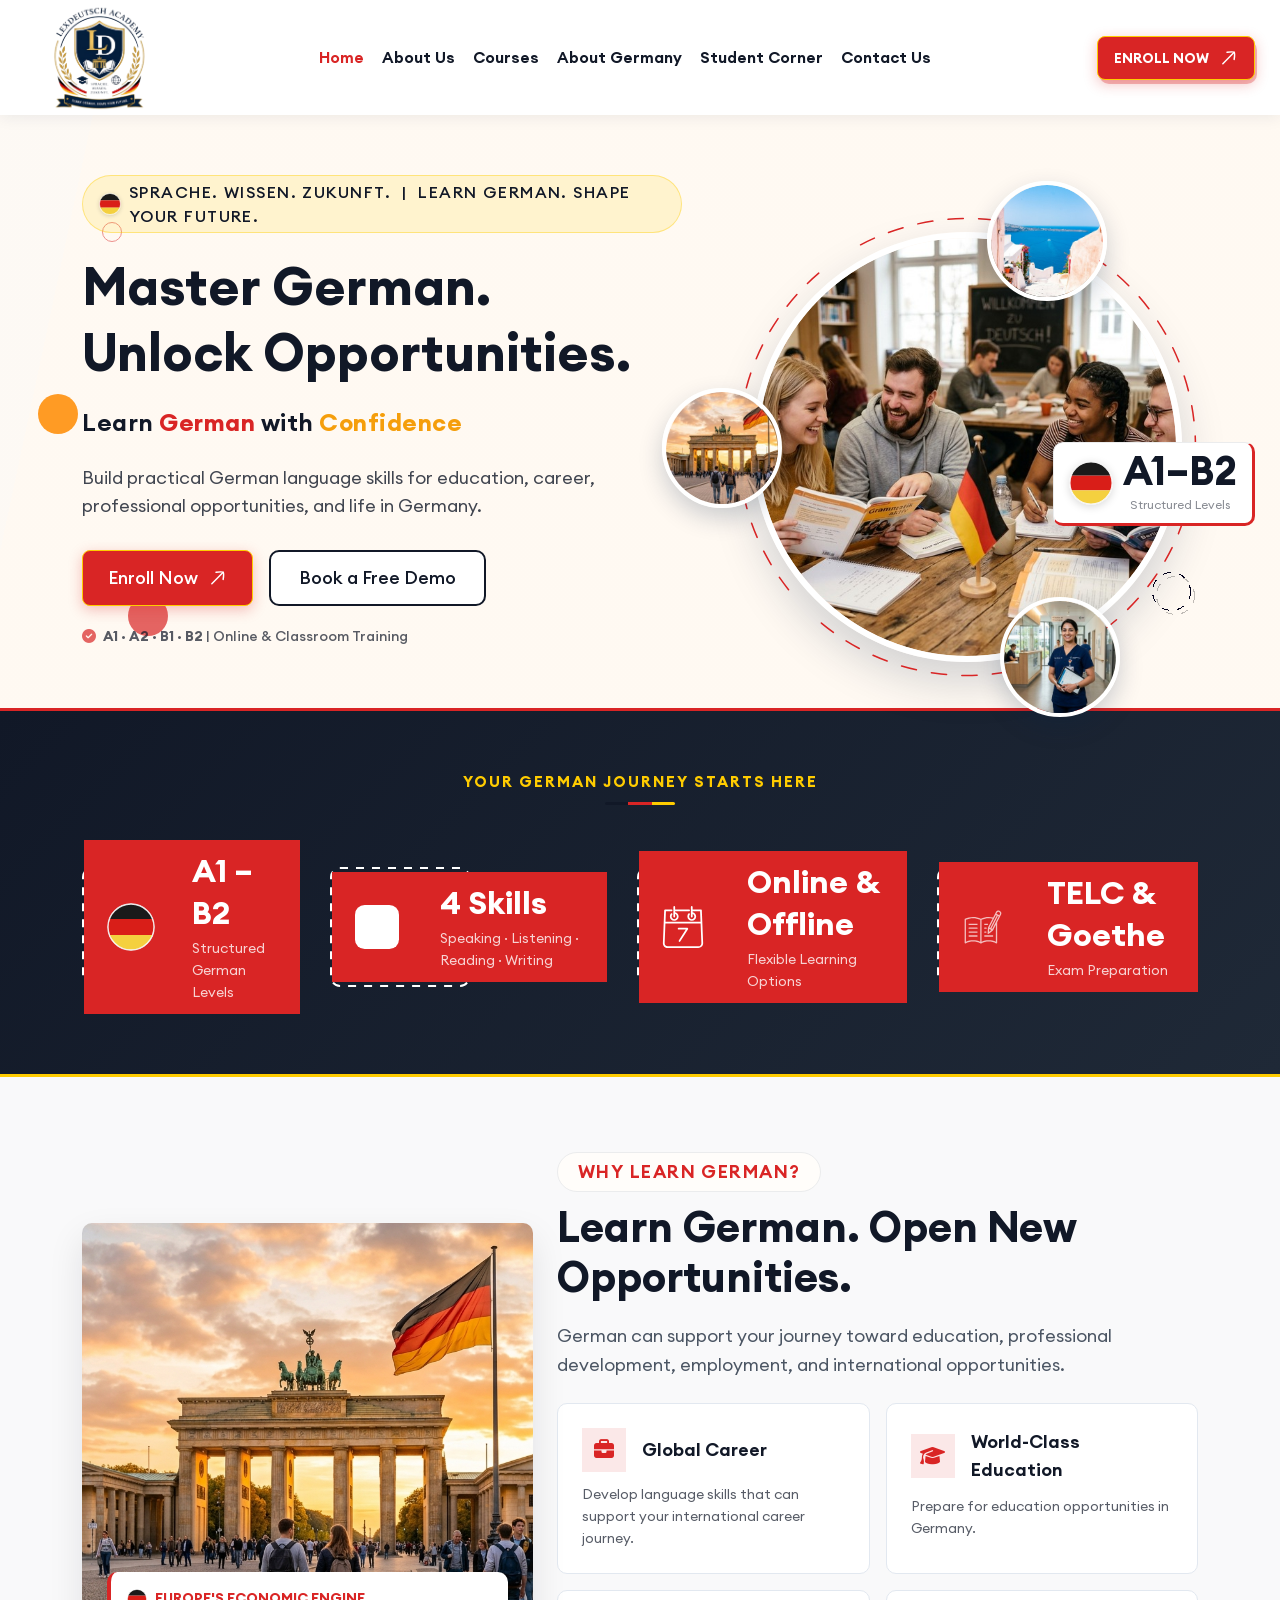
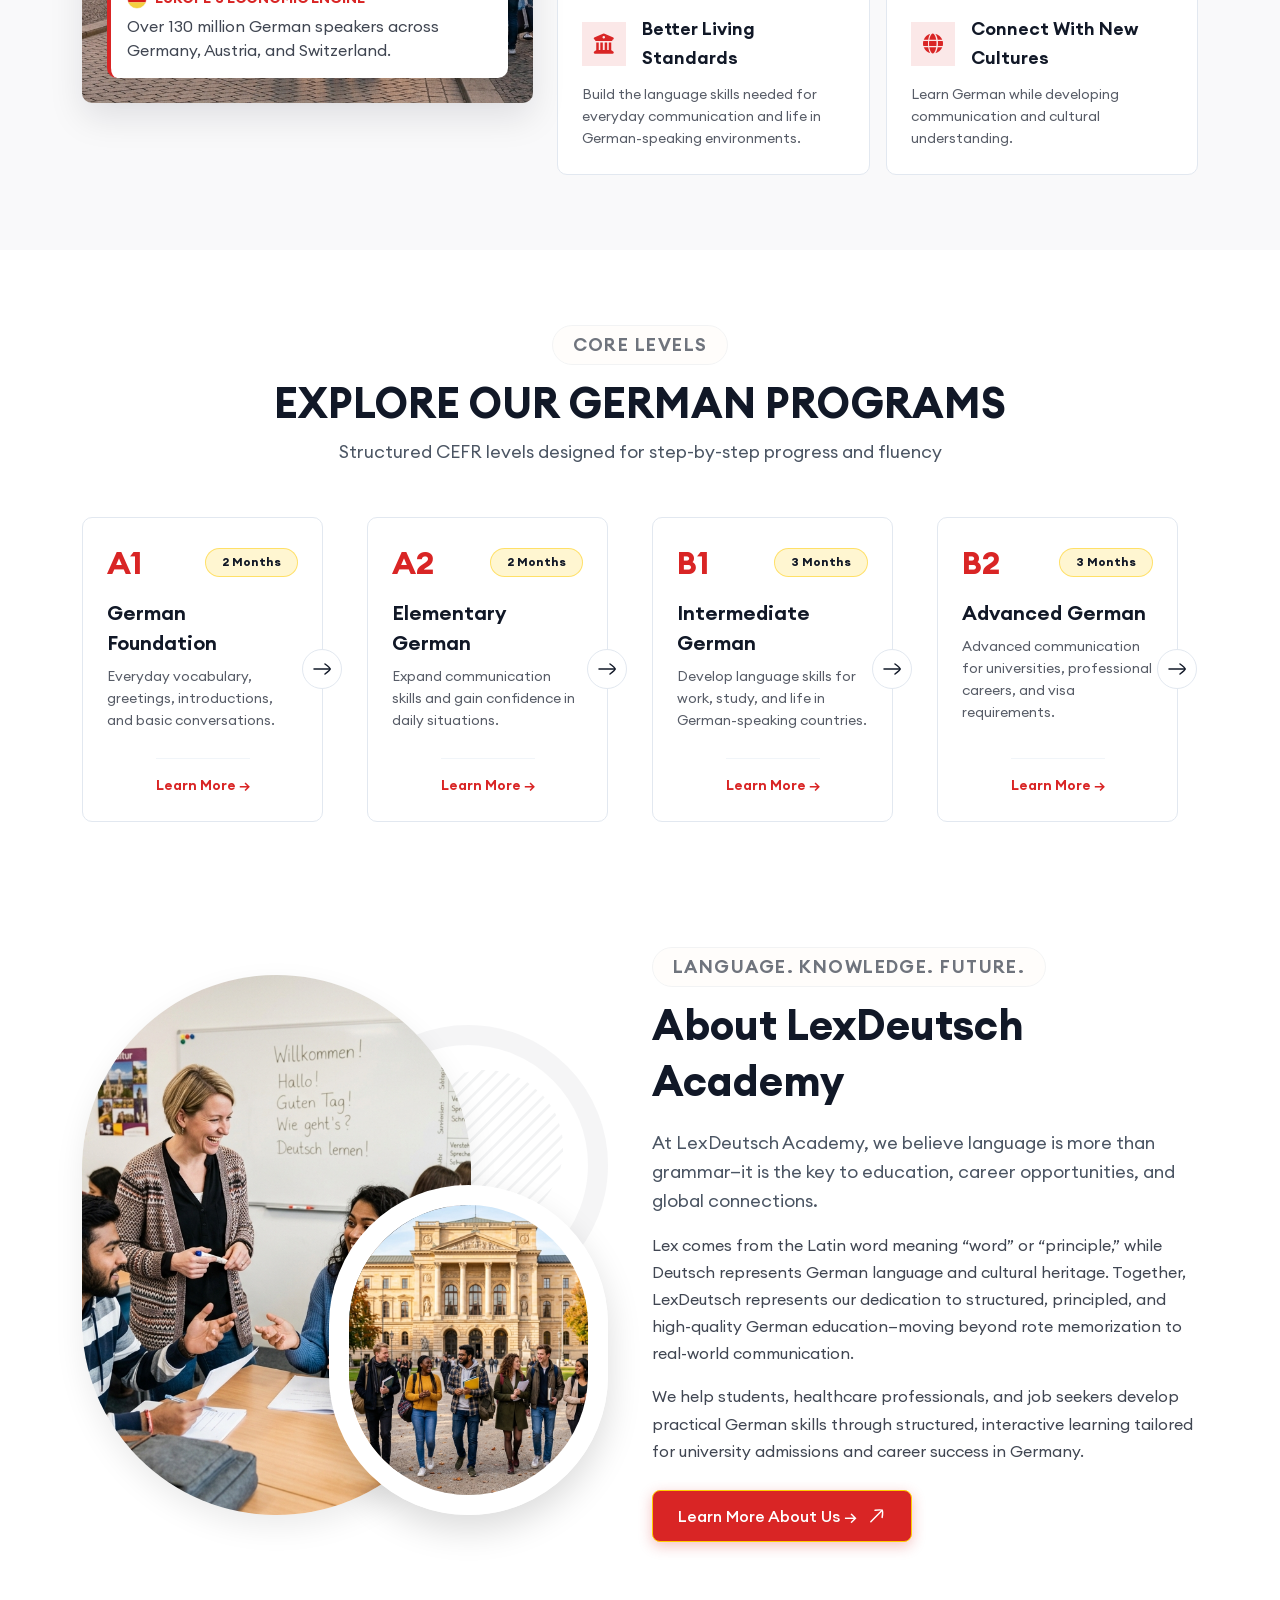
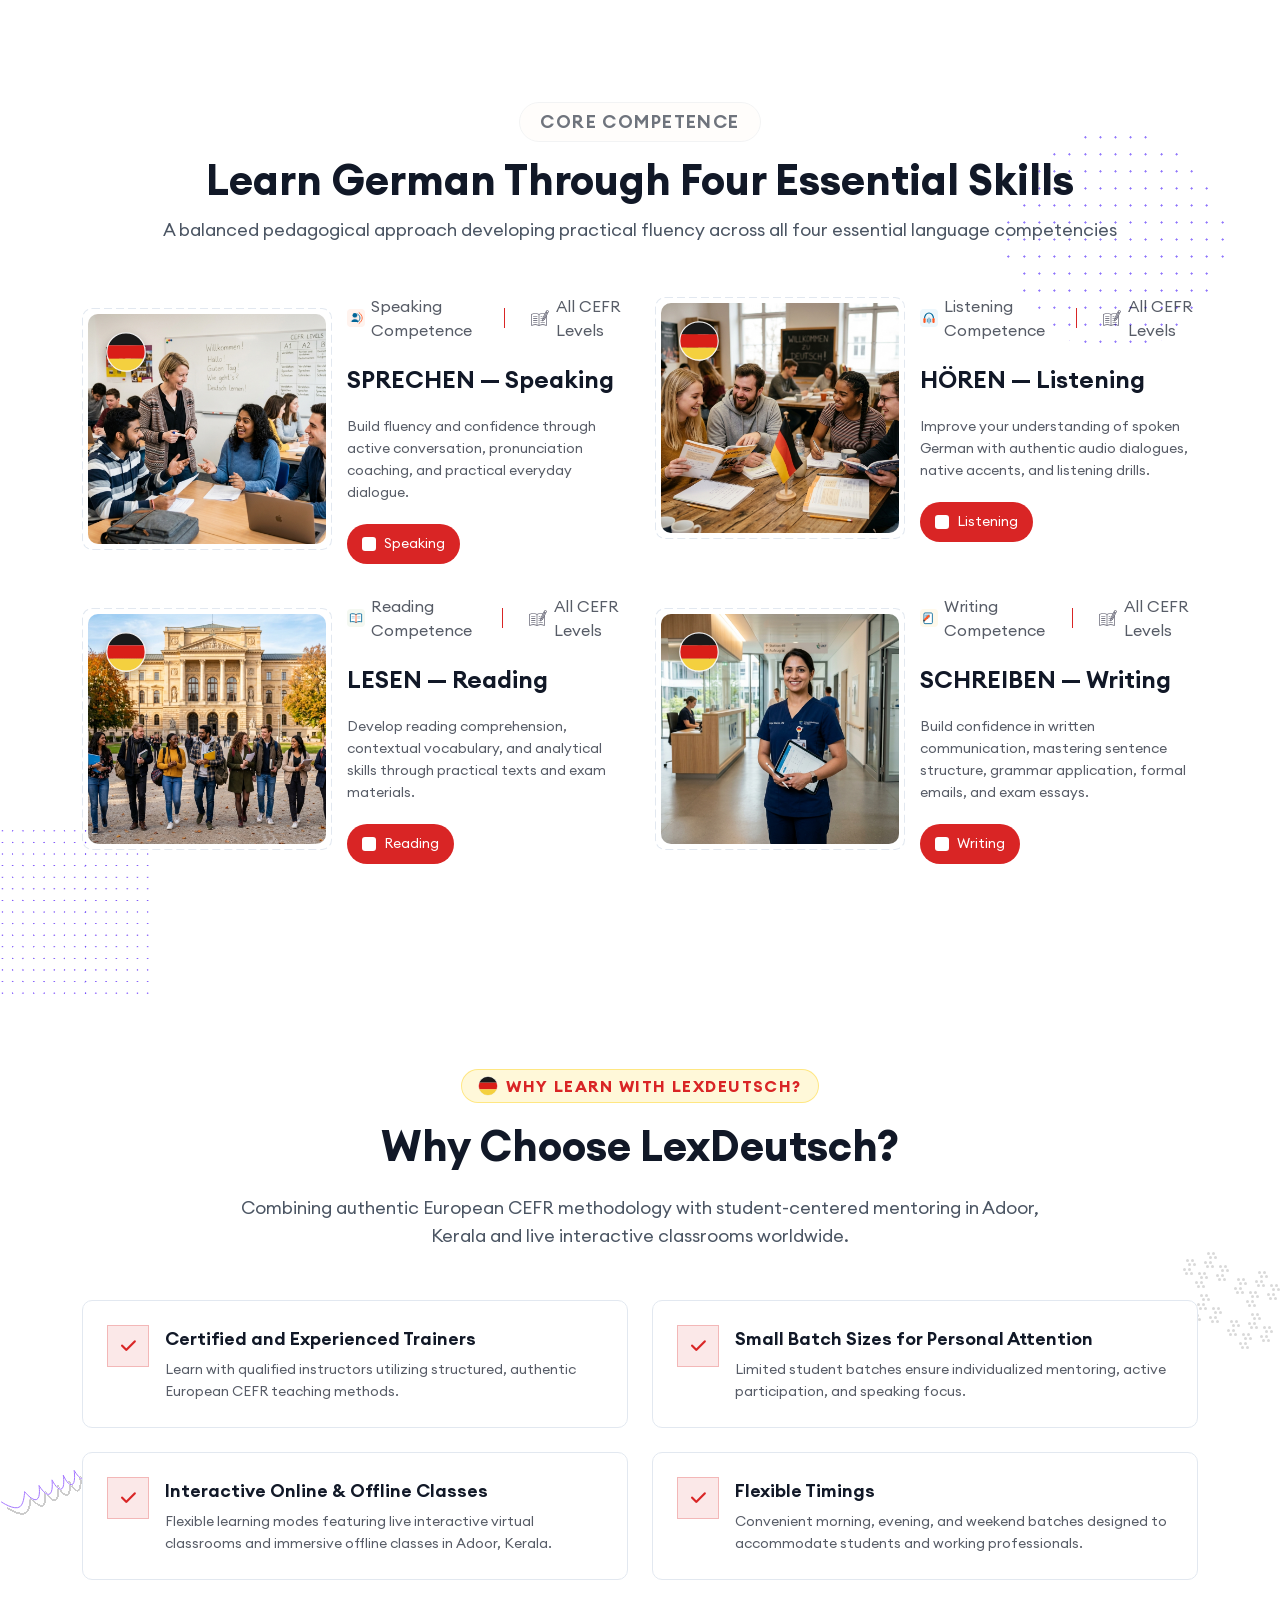
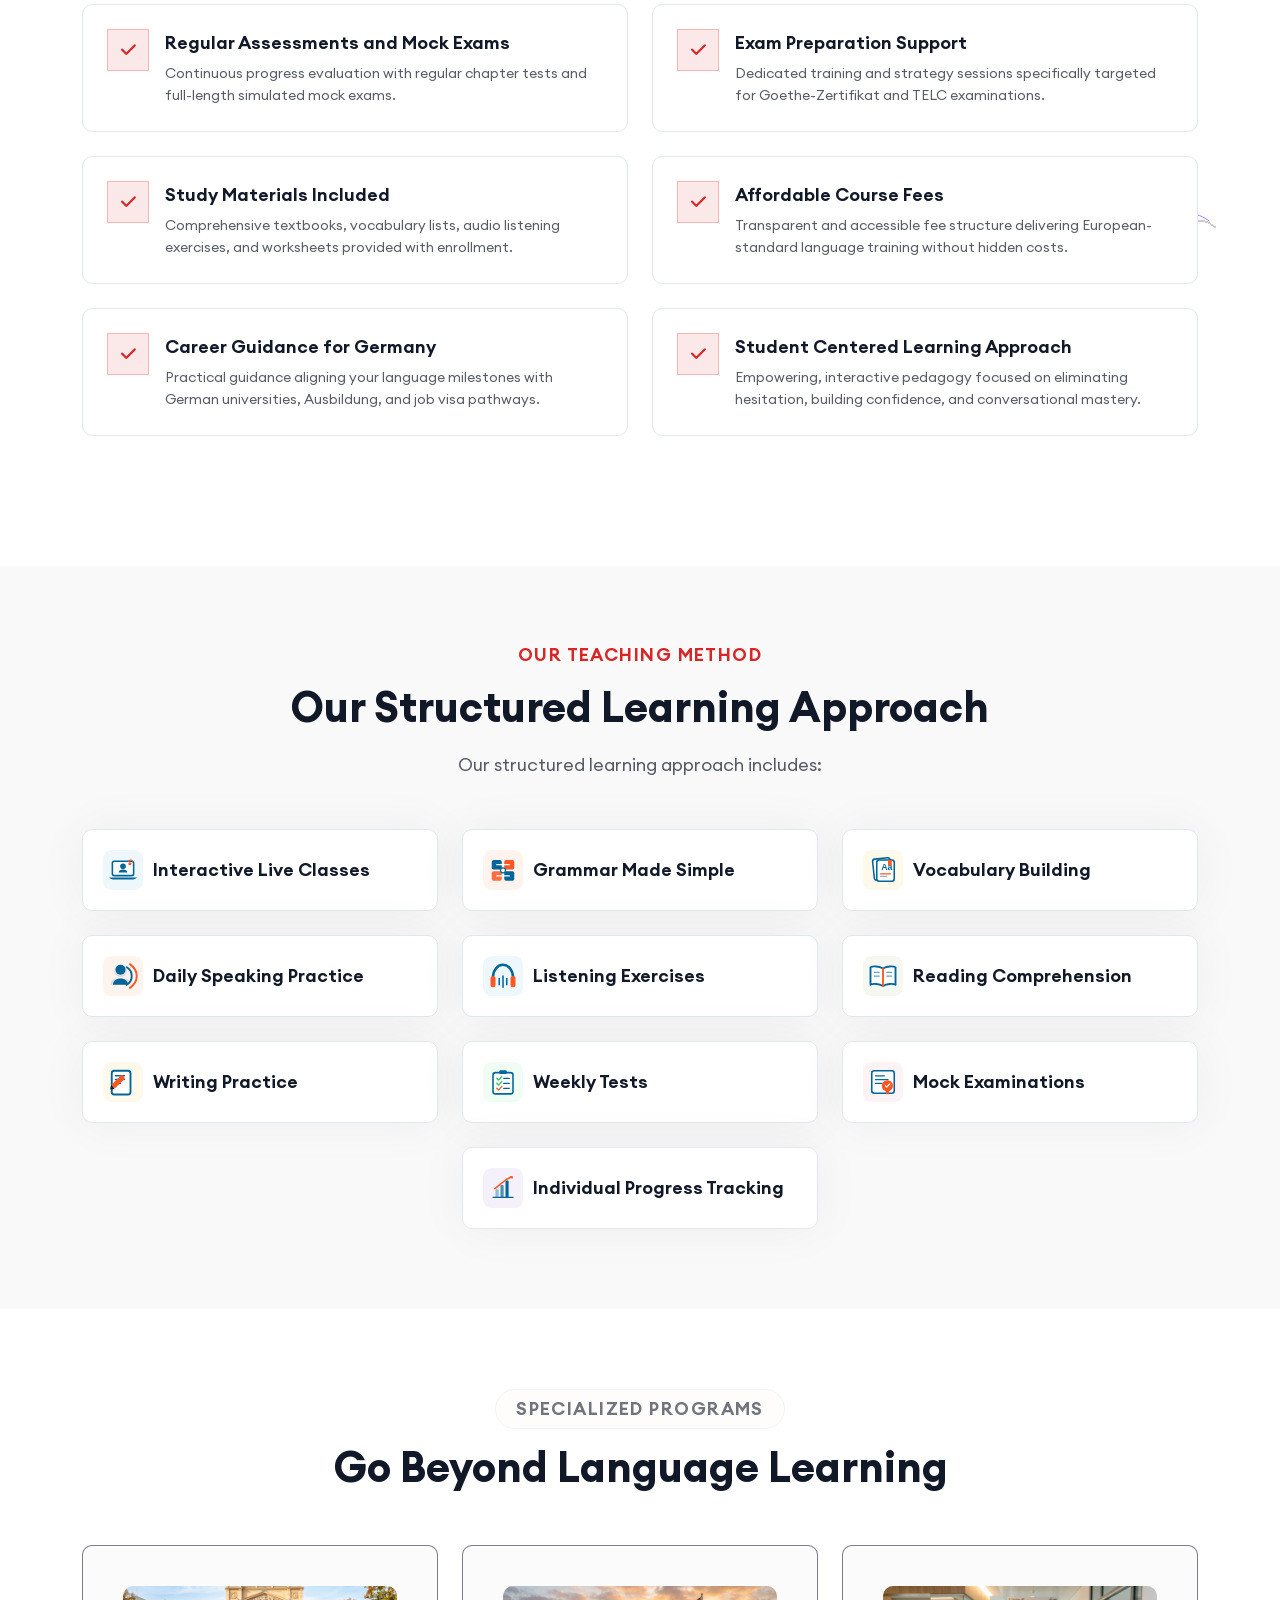
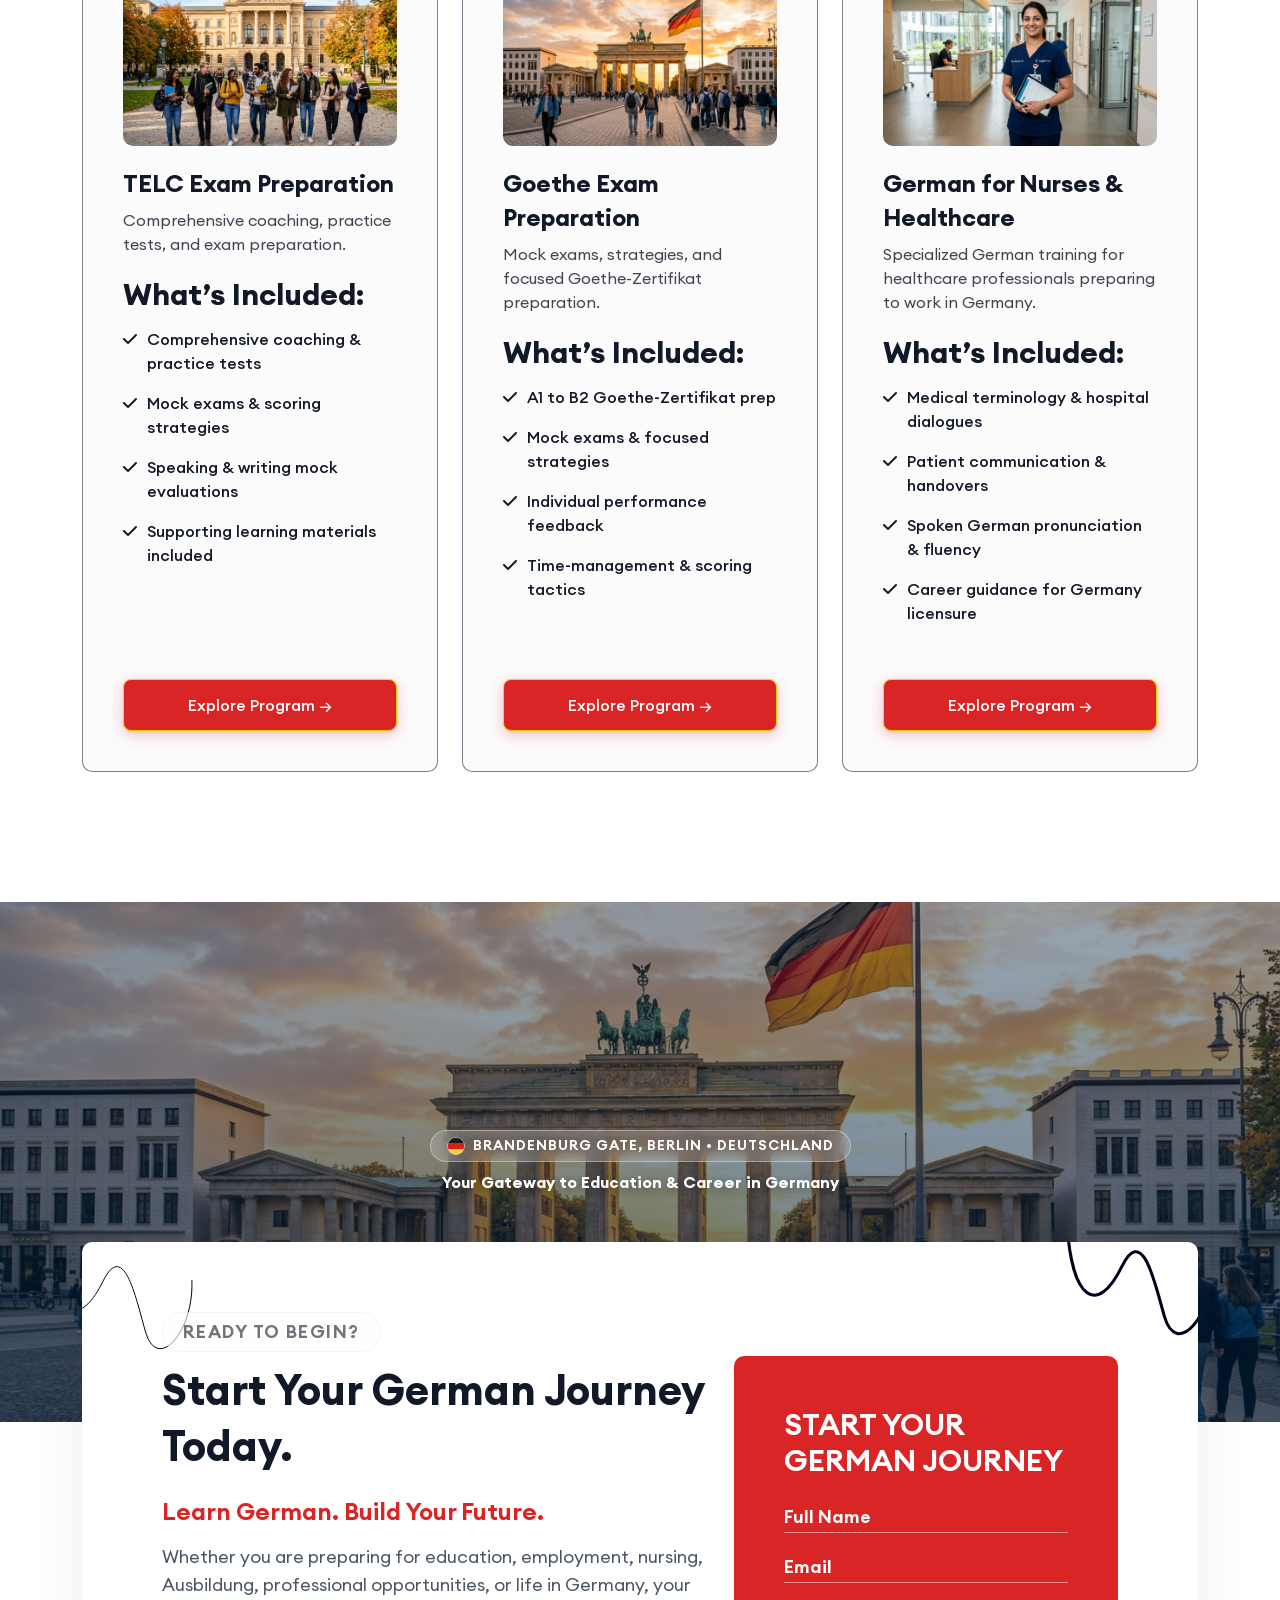
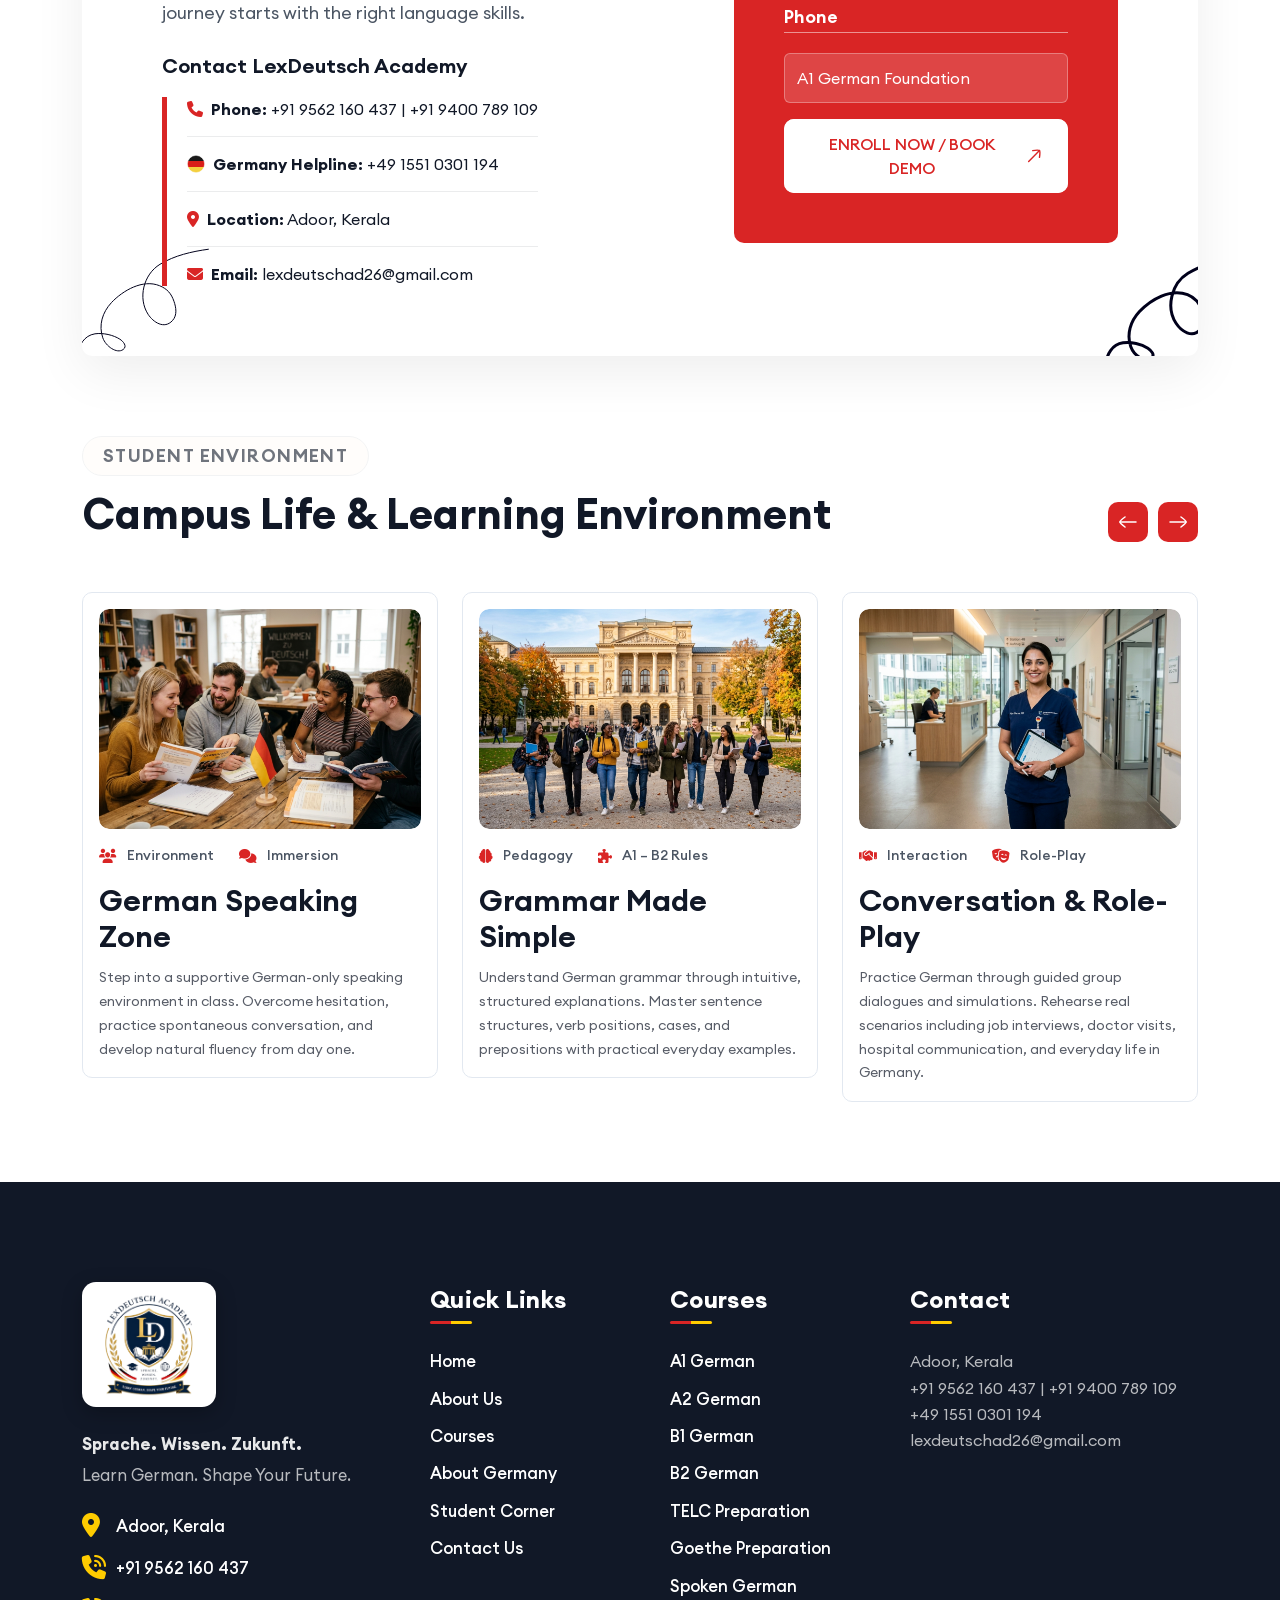
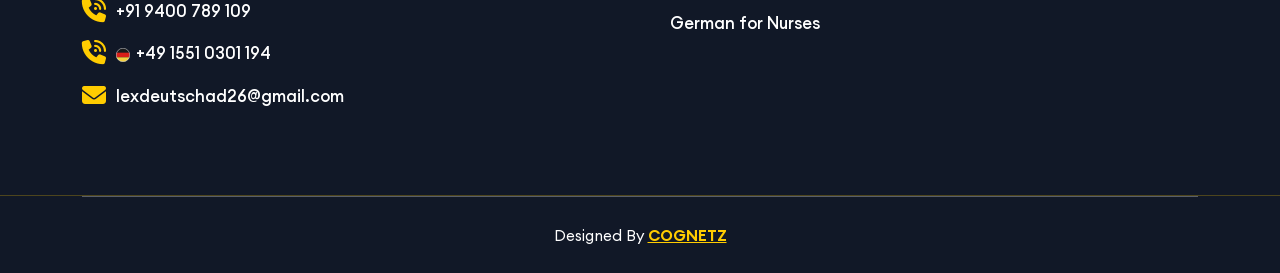
==== commit 341361b5: "first commit" ====
--- a/index.html
+++ b/index.html
@@ -1,4 +1,4 @@
-﻿<!DOCTYPE html>
+<!DOCTYPE html>
 <html class="no-js" lang="en">
   <head>
     <!-- Meta Tags -->
@@ -29,19 +29,19 @@
         transition: all 0.3s ease;
       }
       .td_why_card:hover .td_check_icon {
-        background: #006699 !important;
-        color: #ffffff !important;
-        border-color: #006699 !important;
+        background: #111827 !important;
+        color: #ffcc00 !important;
+        border-color: #d92525 !important;
       }
       .td_iconbox.td_style_3 {
         transition: transform 0.3s ease, border-color 0.3s ease, box-shadow 0.3s ease;
       }
       .td_iconbox.td_style_3:hover {
-        border-color: #006699 !important;
-        box-shadow: 0 10px 28px rgba(0, 102, 153, 0.08) !important;
+        border-color: #d92525 !important;
+        box-shadow: 0 10px 28px rgba(217, 37, 37, 0.15) !important;
       }
       .td_iconbox.td_style_3:hover .td_iconbox_title {
-        color: #006699;
+        color: #d92525 !important;
       }
       .td_stat_strip_item {
         background: #ffffff;
@@ -54,11 +54,11 @@
       }
       .td_stat_strip_item:hover {
         transform: translateY(-4px);
-        border-color: #006699;
-        box-shadow: 0 10px 24px rgba(0, 102, 153, 0.08);
+        border-color: #d92525;
+        box-shadow: 0 10px 24px rgba(217, 37, 37, 0.15);
       }
       .td_accordian.active {
-        border-color: #006699 !important;
+        border-color: #d92525 !important;
         background: #ffffff !important;
       }
       .td_about_img_1 {
@@ -183,7 +183,7 @@
               <i class="fa-solid fa-phone td_accent_color"></i> +91 9562 160 437
             </a>
           </div>
-          <a href="contact.html#enquiry-form" class="btn btn-primary w-100 py-2 fw-bold text-white" style="background:#006699; border:none;">ENROLL NOW</a>
+          <a href="contact.html#enquiry-form" class="btn btn-primary w-100 py-2 fw-bold text-white" style="background:#d92525; border: 1.5px solid #ffcc00;">ENROLL NOW</a>
         </div>
       </div>
     </header>
@@ -194,11 +194,12 @@
     <section class="td_hero td_style_5 td_center td_hobble" id="home">
       <div class="container">
         <div class="td_hero_text wow fadeInRight" data-wow-duration="1s" data-wow-delay="0.4s">
-          <div class="d-inline-flex align-items-center gap-2 td_hero_subtitle_up td_fs_16 text-uppercase td_spacing_1 td_medium td_mb_20 px-3 py-1" style="background: rgba(0,102,153,0.08); border-radius: 30px; border: 1px solid rgba(0,102,153,0.15);">
+          <div class="d-inline-flex align-items-center gap-2 td_hero_subtitle_up td_fs_16 text-uppercase td_spacing_1 td_medium td_mb_20 px-3 py-1" style="background: rgba(255,204,0,0.15); border-radius: 30px; border: 1px solid rgba(255,204,0,0.4); color: #111827;">
             <img src="assets/img/flags/germany-round.svg" alt="German Flag" style="width: 22px; height: 22px; border-radius: 50%; box-shadow: 0 1px 4px rgba(0,0,0,0.15);">
             <span>SPRACHE. WISSEN. ZUKUNFT. &nbsp;|&nbsp; Learn German. Shape Your Future.</span>
           </div>
-          <h1 class="td_hero_title td_fs_52 td_mb_25">Learn German with Confidence</h1>
+          <h1 class="td_hero_title td_fs_52 td_mb_20" style="color: #111827;">Master German.<br>Unlock Opportunities.</h1>
+          <p class="td_fs_24 td_semibold td_mb_25" style="letter-spacing: 0.5px; color: #111827;">Learn <span style="color: #d92525; font-weight: 700;">German</span> with <span style="color: #f59e0b; font-weight: 700;">Confidence</span></p>
           <p class="td_hero_subtitle td_fs_18 td_heading_color td_opacity_8 td_mb_30">Build practical German language skills for education, career, professional opportunities, and life in Germany.</p>
           <div class="d-flex align-items-center flex-wrap gap-3 td_mb_20">
             <a href="#contact" class="td_btn td_style_1 td_radius_10 td_medium td_fs_18">
@@ -210,7 +211,7 @@
                 </svg>
               </span>
             </a>
-            <a href="#contact" class="td_btn td_style_2 td_radius_10 td_medium td_fs_18" style="background:#ffffff; border: 2px solid #006699; color: #006699; padding: 12px 28px;">
+            <a href="#contact" class="td_btn td_style_2 td_radius_10 td_medium td_fs_18" style="background:#ffffff; border: 2px solid #111827; color: #111827; padding: 12px 28px;">
               <span>Book a Free Demo</span>
             </a>
           </div>
@@ -257,11 +258,12 @@
     <!-- End Hero Section -->
 
     <!-- ==================== 2. QUICK HIGHLIGHTS / STATS ==================== -->
-    <div class="td_accent_bg">
+    <div class="td_accent_bg" style="background: linear-gradient(135deg, #111827 0%, #1f2937 100%) !important; border-top: 3px solid #d92525; border-bottom: 3px solid #ffcc00;">
       <div class="td_height_60 td_height_lg_50"></div>
       <div class="container">
         <div class="text-center td_mb_35 wow fadeInUp" data-wow-duration="1s" data-wow-delay="0.1s">
-          <p class="td_fs_15 td_bold text-uppercase td_white_color td_spacing_2 mb-0" style="letter-spacing: 2px;">YOUR GERMAN JOURNEY STARTS HERE</p>
+          <p class="td_fs_15 td_bold text-uppercase td_spacing_2 mb-2" style="letter-spacing: 2px; color: #ffcc00;">YOUR GERMAN JOURNEY STARTS HERE</p>
+          <div style="width: 70px; height: 3px; margin: 0 auto; background: linear-gradient(90deg, #111827 0% 33.3%, #d92525 33.3% 66.6%, #ffcc00 66.6% 100%); border-radius: 2px;"></div>
         </div>
         <div class="td_funfact_1_wrap wow fadeInUp" data-wow-duration="1s" data-wow-delay="0.2s">
           <div class="td_funfact td_style_1">
@@ -326,7 +328,7 @@
           <div class="col-lg-5 wow fadeInLeft" data-wow-duration="1s" data-wow-delay="0.2s">
             <div class="position-relative">
               <img src="assets/img/lexdeutsch/berlin_gate.jpg" alt="Brandenburg Gate Berlin" class="w-100 td_radius_10" style="height: 480px; object-fit: cover; box-shadow: 0 15px 35px rgba(0, 0, 27, 0.1);">
-              <div class="position-absolute td_radius_10 p-3 td_white_bg" style="bottom: 25px; left: 25px; right: 25px; box-shadow: 0 10px 25px rgba(0,0,0,0.12); border-left: 4px solid #006699;">
+              <div class="position-absolute td_radius_10 p-3 td_white_bg" style="bottom: 25px; left: 25px; right: 25px; box-shadow: 0 10px 25px rgba(0,0,0,0.12); border-left: 4px solid #d92525;">
                 <div class="d-flex align-items-center gap-2 mb-1">
                   <img src="assets/img/flags/germany-round.svg" alt="Germany" style="width: 20px; height: 20px; border-radius: 50%;">
                   <span class="td_fs_14 td_bold text-uppercase td_accent_color">Europe's Economic Engine</span>
@@ -345,7 +347,7 @@
               <div class="col-sm-6">
                 <div class="p-4 td_radius_10 td_white_bg h-100 td_why_card" style="border: 1px solid #e2e8f0;">
                   <div class="d-flex align-items-center gap-3 td_mb_12">
-                    <div class="td_center td_radius_8 flex-shrink-0" style="width: 44px; height: 44px; background: rgba(0,102,153,0.1); color: #006699;">
+                    <div class="td_center td_radius_8 flex-shrink-0" style="width: 44px; height: 44px; background: rgba(217, 37, 37, 0.1); color: #d92525;">
                       <i class="fa-solid fa-briefcase td_fs_20"></i>
                     </div>
                     <h3 class="td_fs_18 td_semibold mb-0">Global Career</h3>
@@ -356,7 +358,7 @@
               <div class="col-sm-6">
                 <div class="p-4 td_radius_10 td_white_bg h-100 td_why_card" style="border: 1px solid #e2e8f0;">
                   <div class="d-flex align-items-center gap-3 td_mb_12">
-                    <div class="td_center td_radius_8 flex-shrink-0" style="width: 44px; height: 44px; background: rgba(0,102,153,0.1); color: #006699;">
+                    <div class="td_center td_radius_8 flex-shrink-0" style="width: 44px; height: 44px; background: rgba(217, 37, 37, 0.1); color: #d92525;">
                       <i class="fa-solid fa-graduation-cap td_fs_20"></i>
                     </div>
                     <h3 class="td_fs_18 td_semibold mb-0">World-Class Education</h3>
@@ -367,7 +369,7 @@
               <div class="col-sm-6">
                 <div class="p-4 td_radius_10 td_white_bg h-100 td_why_card" style="border: 1px solid #e2e8f0;">
                   <div class="d-flex align-items-center gap-3 td_mb_12">
-                    <div class="td_center td_radius_8 flex-shrink-0" style="width: 44px; height: 44px; background: rgba(0,102,153,0.1); color: #006699;">
+                    <div class="td_center td_radius_8 flex-shrink-0" style="width: 44px; height: 44px; background: rgba(217, 37, 37, 0.1); color: #d92525;">
                       <i class="fa-solid fa-building-columns td_fs_20"></i>
                     </div>
                     <h3 class="td_fs_18 td_semibold mb-0">Better Living Standards</h3>
@@ -378,7 +380,7 @@
               <div class="col-sm-6">
                 <div class="p-4 td_radius_10 td_white_bg h-100 td_why_card" style="border: 1px solid #e2e8f0;">
                   <div class="d-flex align-items-center gap-3 td_mb_12">
-                    <div class="td_center td_radius_8 flex-shrink-0" style="width: 44px; height: 44px; background: rgba(0,102,153,0.1); color: #006699;">
+                    <div class="td_center td_radius_8 flex-shrink-0" style="width: 44px; height: 44px; background: rgba(217, 37, 37, 0.1); color: #d92525;">
                       <i class="fa-solid fa-globe td_fs_20"></i>
                     </div>
                     <h3 class="td_fs_18 td_semibold mb-0">Connect With New Cultures</h3>
@@ -411,7 +413,7 @@
               <div>
                 <div class="d-flex align-items-center justify-content-between td_mb_15">
                   <span class="td_fs_32 td_bold td_accent_color">A1</span>
-                  <span class="badge py-1 px-3 td_radius_30 td_fs_12" style="background: rgba(0,102,153,0.1); color: #006699; font-weight: 600;">2 Months</span>
+                  <span class="badge py-1 px-3 td_radius_30 td_fs_12" style="background: rgba(255, 204, 0, 0.18); color: #111827; font-weight: 700; border: 1px solid rgba(255, 204, 0, 0.5);">2 Months</span>
                 </div>
                 <h3 class="td_iconbox_title td_fs_20 td_semibold td_mb_8">German Foundation</h3>
                 <p class="td_iconbox_subtitle td_heading_color td_opacity_7 mb-0 td_fs_14">Everyday vocabulary, greetings, introductions, and basic conversations.</p>
@@ -433,7 +435,7 @@
               <div>
                 <div class="d-flex align-items-center justify-content-between td_mb_15">
                   <span class="td_fs_32 td_bold td_accent_color">A2</span>
-                  <span class="badge py-1 px-3 td_radius_30 td_fs_12" style="background: rgba(0,102,153,0.1); color: #006699; font-weight: 600;">2 Months</span>
+                  <span class="badge py-1 px-3 td_radius_30 td_fs_12" style="background: rgba(255, 204, 0, 0.18); color: #111827; font-weight: 700; border: 1px solid rgba(255, 204, 0, 0.5);">2 Months</span>
                 </div>
                 <h3 class="td_iconbox_title td_fs_20 td_semibold td_mb_8">Elementary German</h3>
                 <p class="td_iconbox_subtitle td_heading_color td_opacity_7 mb-0 td_fs_14">Expand communication skills and gain confidence in daily situations.</p>
@@ -455,7 +457,7 @@
               <div>
                 <div class="d-flex align-items-center justify-content-between td_mb_15">
                   <span class="td_fs_32 td_bold td_accent_color">B1</span>
-                  <span class="badge py-1 px-3 td_radius_30 td_fs_12" style="background: rgba(0,102,153,0.1); color: #006699; font-weight: 600;">3 Months</span>
+                  <span class="badge py-1 px-3 td_radius_30 td_fs_12" style="background: rgba(255, 204, 0, 0.18); color: #111827; font-weight: 700; border: 1px solid rgba(255, 204, 0, 0.5);">3 Months</span>
                 </div>
                 <h3 class="td_iconbox_title td_fs_20 td_semibold td_mb_8">Intermediate German</h3>
                 <p class="td_iconbox_subtitle td_heading_color td_opacity_7 mb-0 td_fs_14">Develop language skills for work, study, and life in German-speaking countries.</p>
@@ -477,7 +479,7 @@
               <div>
                 <div class="d-flex align-items-center justify-content-between td_mb_15">
                   <span class="td_fs_32 td_bold td_accent_color">B2</span>
-                  <span class="badge py-1 px-3 td_radius_30 td_fs_12" style="background: rgba(0,102,153,0.1); color: #006699; font-weight: 600;">3 Months</span>
+                  <span class="badge py-1 px-3 td_radius_30 td_fs_12" style="background: rgba(255, 204, 0, 0.18); color: #111827; font-weight: 700; border: 1px solid rgba(255, 204, 0, 0.5);">3 Months</span>
                 </div>
                 <h3 class="td_iconbox_title td_fs_20 td_semibold td_mb_8">Advanced German</h3>
                 <p class="td_iconbox_subtitle td_heading_color td_opacity_7 mb-0 td_fs_14">Advanced communication for universities, professional careers, and visa requirements.</p>
@@ -756,9 +758,9 @@
       <div class="container position-relative" style="z-index: 2;">
         <!-- Section Header: Why Learn With LexDeutsch? -->
         <div class="td_section_heading td_style_1 text-center wow fadeInUp" data-wow-duration="1s" data-wow-delay="0.2s">
-          <div class="d-inline-flex align-items-center gap-2 td_fs_16 text-uppercase td_spacing_1 td_medium td_mb_15 px-3 py-1" style="background: rgba(0,102,153,0.08); border-radius: 30px; border: 1px solid rgba(0,102,153,0.15);">
+          <div class="d-inline-flex align-items-center gap-2 td_fs_16 text-uppercase td_spacing_1 td_medium td_mb_15 px-3 py-1" style="background: rgba(255, 204, 0, 0.15); border-radius: 30px; border: 1px solid rgba(255, 204, 0, 0.4);">
             <img src="assets/img/flags/germany-round.svg" alt="Germany" style="width: 20px; height: 20px; border-radius: 50%;">
-            <span style="color: #006699; font-weight: 600;">WHY LEARN WITH LEXDEUTSCH?</span>
+            <span style="color: #d92525; font-weight: 700;">WHY LEARN WITH LEXDEUTSCH?</span>
           </div>
           <h2 class="td_section_title td_fs_48 td_mb_20">Why Choose LexDeutsch?</h2>
           <p class="td_section_subtitle td_fs_18 mb-0" style="max-width: 840px; margin: 0 auto;">Combining authentic European CEFR methodology with student-centered mentoring in Adoor, Kerala and live interactive classrooms worldwide.</p>
@@ -771,7 +773,7 @@
           <!-- 1. Certified and Experienced Trainers -->
           <div class="col-md-6">
             <div class="p-3 p-md-4 td_radius_10 td_white_bg h-100 td_why_card d-flex align-items-start gap-3" style="border: 1px solid #e2e8f0;">
-              <div class="td_check_icon td_center td_radius_8 flex-shrink-0" style="width: 42px; height: 42px; background: rgba(0,102,153,0.08); color: #006699; font-size: 17px; border: 1px solid rgba(0,102,153,0.15);">
+              <div class="td_check_icon td_center td_radius_8 flex-shrink-0" style="width: 42px; height: 42px; background: rgba(217, 37, 37, 0.1); color: #d92525; font-size: 17px; border: 1px solid rgba(217, 37, 37, 0.25);">
                 <i class="fa-solid fa-check"></i>
               </div>
               <div>
@@ -784,7 +786,7 @@
           <!-- 2. Small Batch Sizes for Personal Attention -->
           <div class="col-md-6">
             <div class="p-3 p-md-4 td_radius_10 td_white_bg h-100 td_why_card d-flex align-items-start gap-3" style="border: 1px solid #e2e8f0;">
-              <div class="td_check_icon td_center td_radius_8 flex-shrink-0" style="width: 42px; height: 42px; background: rgba(0,102,153,0.08); color: #006699; font-size: 17px; border: 1px solid rgba(0,102,153,0.15);">
+              <div class="td_check_icon td_center td_radius_8 flex-shrink-0" style="width: 42px; height: 42px; background: rgba(217, 37, 37, 0.1); color: #d92525; font-size: 17px; border: 1px solid rgba(217, 37, 37, 0.25);">
                 <i class="fa-solid fa-check"></i>
               </div>
               <div>
@@ -797,7 +799,7 @@
           <!-- 3. Interactive Online & Offline Classes -->
           <div class="col-md-6">
             <div class="p-3 p-md-4 td_radius_10 td_white_bg h-100 td_why_card d-flex align-items-start gap-3" style="border: 1px solid #e2e8f0;">
-              <div class="td_check_icon td_center td_radius_8 flex-shrink-0" style="width: 42px; height: 42px; background: rgba(0,102,153,0.08); color: #006699; font-size: 17px; border: 1px solid rgba(0,102,153,0.15);">
+              <div class="td_check_icon td_center td_radius_8 flex-shrink-0" style="width: 42px; height: 42px; background: rgba(217, 37, 37, 0.1); color: #d92525; font-size: 17px; border: 1px solid rgba(217, 37, 37, 0.25);">
                 <i class="fa-solid fa-check"></i>
               </div>
               <div>
@@ -810,7 +812,7 @@
           <!-- 4. Flexible Timings -->
           <div class="col-md-6">
             <div class="p-3 p-md-4 td_radius_10 td_white_bg h-100 td_why_card d-flex align-items-start gap-3" style="border: 1px solid #e2e8f0;">
-              <div class="td_check_icon td_center td_radius_8 flex-shrink-0" style="width: 42px; height: 42px; background: rgba(0,102,153,0.08); color: #006699; font-size: 17px; border: 1px solid rgba(0,102,153,0.15);">
+              <div class="td_check_icon td_center td_radius_8 flex-shrink-0" style="width: 42px; height: 42px; background: rgba(217, 37, 37, 0.1); color: #d92525; font-size: 17px; border: 1px solid rgba(217, 37, 37, 0.25);">
                 <i class="fa-solid fa-check"></i>
               </div>
               <div>
@@ -823,7 +825,7 @@
           <!-- 5. Regular Assessments and Mock Exams -->
           <div class="col-md-6">
             <div class="p-3 p-md-4 td_radius_10 td_white_bg h-100 td_why_card d-flex align-items-start gap-3" style="border: 1px solid #e2e8f0;">
-              <div class="td_check_icon td_center td_radius_8 flex-shrink-0" style="width: 42px; height: 42px; background: rgba(0,102,153,0.08); color: #006699; font-size: 17px; border: 1px solid rgba(0,102,153,0.15);">
+              <div class="td_check_icon td_center td_radius_8 flex-shrink-0" style="width: 42px; height: 42px; background: rgba(217, 37, 37, 0.1); color: #d92525; font-size: 17px; border: 1px solid rgba(217, 37, 37, 0.25);">
                 <i class="fa-solid fa-check"></i>
               </div>
               <div>
@@ -836,7 +838,7 @@
           <!-- 6. Exam Preparation Support -->
           <div class="col-md-6">
             <div class="p-3 p-md-4 td_radius_10 td_white_bg h-100 td_why_card d-flex align-items-start gap-3" style="border: 1px solid #e2e8f0;">
-              <div class="td_check_icon td_center td_radius_8 flex-shrink-0" style="width: 42px; height: 42px; background: rgba(0,102,153,0.08); color: #006699; font-size: 17px; border: 1px solid rgba(0,102,153,0.15);">
+              <div class="td_check_icon td_center td_radius_8 flex-shrink-0" style="width: 42px; height: 42px; background: rgba(217, 37, 37, 0.1); color: #d92525; font-size: 17px; border: 1px solid rgba(217, 37, 37, 0.25);">
                 <i class="fa-solid fa-check"></i>
               </div>
               <div>
@@ -849,7 +851,7 @@
           <!-- 7. Study Materials Included -->
           <div class="col-md-6">
             <div class="p-3 p-md-4 td_radius_10 td_white_bg h-100 td_why_card d-flex align-items-start gap-3" style="border: 1px solid #e2e8f0;">
-              <div class="td_check_icon td_center td_radius_8 flex-shrink-0" style="width: 42px; height: 42px; background: rgba(0,102,153,0.08); color: #006699; font-size: 17px; border: 1px solid rgba(0,102,153,0.15);">
+              <div class="td_check_icon td_center td_radius_8 flex-shrink-0" style="width: 42px; height: 42px; background: rgba(217, 37, 37, 0.1); color: #d92525; font-size: 17px; border: 1px solid rgba(217, 37, 37, 0.25);">
                 <i class="fa-solid fa-check"></i>
               </div>
               <div>
@@ -862,7 +864,7 @@
           <!-- 8. Affordable Course Fees -->
           <div class="col-md-6">
             <div class="p-3 p-md-4 td_radius_10 td_white_bg h-100 td_why_card d-flex align-items-start gap-3" style="border: 1px solid #e2e8f0;">
-              <div class="td_check_icon td_center td_radius_8 flex-shrink-0" style="width: 42px; height: 42px; background: rgba(0,102,153,0.08); color: #006699; font-size: 17px; border: 1px solid rgba(0,102,153,0.15);">
+              <div class="td_check_icon td_center td_radius_8 flex-shrink-0" style="width: 42px; height: 42px; background: rgba(217, 37, 37, 0.1); color: #d92525; font-size: 17px; border: 1px solid rgba(217, 37, 37, 0.25);">
                 <i class="fa-solid fa-check"></i>
               </div>
               <div>
@@ -875,7 +877,7 @@
           <!-- 9. Career Guidance for Germany -->
           <div class="col-md-6">
             <div class="p-3 p-md-4 td_radius_10 td_white_bg h-100 td_why_card d-flex align-items-start gap-3" style="border: 1px solid #e2e8f0;">
-              <div class="td_check_icon td_center td_radius_8 flex-shrink-0" style="width: 42px; height: 42px; background: rgba(0,102,153,0.08); color: #006699; font-size: 17px; border: 1px solid rgba(0,102,153,0.15);">
+              <div class="td_check_icon td_center td_radius_8 flex-shrink-0" style="width: 42px; height: 42px; background: rgba(217, 37, 37, 0.1); color: #d92525; font-size: 17px; border: 1px solid rgba(217, 37, 37, 0.25);">
                 <i class="fa-solid fa-check"></i>
               </div>
               <div>
@@ -888,7 +890,7 @@
           <!-- 10. Student Centered Learning Approach -->
           <div class="col-md-6">
             <div class="p-3 p-md-4 td_radius_10 td_white_bg h-100 td_why_card d-flex align-items-start gap-3" style="border: 1px solid #e2e8f0;">
-              <div class="td_check_icon td_center td_radius_8 flex-shrink-0" style="width: 42px; height: 42px; background: rgba(0,102,153,0.08); color: #006699; font-size: 17px; border: 1px solid rgba(0,102,153,0.15);">
+              <div class="td_check_icon td_center td_radius_8 flex-shrink-0" style="width: 42px; height: 42px; background: rgba(217, 37, 37, 0.1); color: #d92525; font-size: 17px; border: 1px solid rgba(217, 37, 37, 0.25);">
                 <i class="fa-solid fa-check"></i>
               </div>
               <div>
--- a/assets/css/style.css
+++ b/assets/css/style.css
@@ -99,18 +99,32 @@
 ** All Variable
 ----------------------------------------------------------------*/
 :root {
-  --white-color: #fff;
-  --heading-color: #00001b;
-  --body-color: #555;
-  --accent-color: #890c25;
-  --gray-color: #f4f3ef;
-  --border-color: #d9d9d9;
+  --white-color: #ffffff;
+  --heading-color: #111827;
+  --body-color: #4b5563;
+  --accent-color: #d92525;
+  --primary-navy: #111827;
+  --navy-dark: #0f172a;
+  --navy-light: #1f2937;
+  --accent-gold: #ffcc00;
+  --accent-gold-hover: #e5b800;
+  --accent-gold-light: rgba(255, 204, 0, 0.12);
+  --accent-red: #d92525;
+  --german-gold: #ffcc00;
+  --german-yellow: #ffcc00;
+  --german-red: #d92525;
+  --german-black: #111827;
+  --gray-color: #f8fafc;
+  --border-color: #e2e8f0;
   --heading-font: "Euclid Circular A", sans-serif;
   --body-font: "Euclid Circular A", sans-serif;
 }
 
 .td_theme_2 {
-  --accent-color: #6440fb;
+  --accent-color: #d92525;
+  --heading-color: #111827;
+  --primary-navy: #111827;
+  --accent-gold: #ffcc00;
 }
 
 .td_theme_3 {
@@ -15037,9 +15051,9 @@
   font-size: 14px !important;
   font-weight: 600 !important;
   border-radius: 8px !important;
-  background: #f1f5f9 !important;
+  background: #f8fafc !important;
   border: 1px solid #e2e8f0 !important;
-  color: #002244 !important;
+  color: #111827 !important;
   display: flex !important;
   align-items: center !important;
   gap: 6px !important;
@@ -15047,8 +15061,9 @@
   transition: all 0.2s ease !important;
 }
 .td_site_header .td_header_dropdown_btn:hover {
-  background: #e2e8f0 !important;
-  color: #006699 !important;
+  background: #fff5f5 !important;
+  color: #d92525 !important;
+  border-color: #d92525 !important;
 }
 
 .td_site_header .td_main_header_center {
@@ -15112,7 +15127,7 @@
 .td_site_header .td_nav_list > li > a {
   font-size: 17px !important;
   font-weight: 600 !important;
-  color: #002244 !important;
+  color: #111827 !important;
   padding: 8px 6px !important;
   white-space: nowrap !important;
   text-decoration: none !important;
@@ -15124,7 +15139,7 @@
 
 .td_site_header .td_nav_list > li > a:hover,
 .td_site_header .td_nav_list > li > a.td_accent_color {
-  color: #006699 !important;
+  color: #d92525 !important;
 }
 
 .td_site_header .td_main_header_right {
@@ -15150,7 +15165,7 @@
   text-decoration: none !important;
   font-size: 16px !important;
   font-weight: 600 !important;
-  color: #002244 !important;
+  color: #111827 !important;
   display: flex !important;
   align-items: center !important;
 }
@@ -15160,6 +15175,17 @@
   font-size: 15px !important;
   font-weight: 700 !important;
   white-space: nowrap !important;
+  background: #d92525 !important;
+  color: #ffffff !important;
+  border: 1.5px solid #ffcc00 !important;
+  border-radius: 8px !important;
+  box-shadow: 0 4px 14px rgba(217, 37, 37, 0.25) !important;
+  transition: all 0.3s ease !important;
+}
+.td_site_header .td_btn.td_style_1:hover .td_btn_in {
+  background: #111827 !important;
+  color: #ffcc00 !important;
+  border-color: #ffcc00 !important;
 }
 
 @media (max-width: 1400px) and (min-width: 1200px) {
@@ -15213,8 +15239,8 @@
     width: 40px !important;
     height: 40px !important;
     border-radius: 8px !important;
-    background: #f1f5f9 !important;
-    color: #002244 !important;
+    background: #f8fafc !important;
+    color: #111827 !important;
     border: 1px solid #cbd5e1 !important;
     font-size: 18px !important;
     cursor: pointer !important;
@@ -15226,7 +15252,7 @@
     width: 100vw !important;
     height: calc(100vh - 88px) !important;
     background: #ffffff !important;
-    box-shadow: 0 10px 30px rgba(0, 34, 68, 0.15) !important;
+    box-shadow: 0 10px 30px rgba(17, 24, 39, 0.15) !important;
     display: none;
     flex-direction: column !important;
     padding: 24px 20px !important;
@@ -15251,11 +15277,11 @@
     padding: 14px 4px !important;
     font-size: 18px !important;
     font-weight: 600 !important;
-    color: #002244 !important;
+    color: #111827 !important;
     text-decoration: none !important;
   }
   .td_mobile_drawer .td_mobile_nav_list > li > a:hover {
-    color: #006699 !important;
+    color: #d92525 !important;
   }
 }
 
@@ -15284,7 +15310,7 @@
 
 .td_flag_stripe {
   height: 4px;
-  background: linear-gradient(90deg, #000 33.3%, #DD0000 33.3%, #DD0000 66.6%, #FFCC00 66.6%);
+  background: linear-gradient(90deg, #111827 0% 33.33%, #d92525 33.33% 66.66%, #ffcc00 66.66% 100%);
   width: 100%;
   display: block;
 }
@@ -15537,4 +15563,184 @@
   }
 }
 
-
+/* ============================================================
+   LEXDEUTSCH ACADEMY BRAND IDENTITY COLOR THEME
+   German Flag National Palette (Schwarz-Rot-Gold)
+   According to Crest Logo & Official Brochure
+   Palette:
+   - German Flag Black:   #111827 / #0f172a (Headers, Authority, Dark Sections)
+   - German Flag Red:     #d92525 / #c8102e (Primary Accent, Actions, Badges)
+   - German Flag Yellow:  #ffcc00 / #f59e0b (Secondary Accent, Stars, Highlights)
+   ============================================================ */
+
+/* Primary Button Styling */
+.td_btn.td_style_1 .td_btn_in.td_accent_bg {
+  background: #d92525 !important;
+  color: #ffffff !important;
+  border: 1.5px solid #ffcc00 !important;
+  border-radius: 8px !important;
+  box-shadow: 0 4px 14px rgba(217, 37, 37, 0.28) !important;
+  transition: all 0.3s ease !important;
+}
+.td_btn.td_style_1:hover .td_btn_in.td_accent_bg {
+  background: #111827 !important;
+  color: #ffcc00 !important;
+  border-color: #ffcc00 !important;
+  box-shadow: 0 6px 20px rgba(17, 24, 39, 0.35) !important;
+}
+.td_btn.td_style_1 .td_btn_in.td_accent_bg svg path {
+  transition: stroke 0.3s ease;
+}
+.td_btn.td_style_1:hover .td_btn_in.td_accent_bg svg path {
+  stroke: #ffcc00 !important;
+}
+
+/* Secondary Button Styling */
+.td_btn.td_style_2 {
+  background: #ffffff !important;
+  border: 2px solid #111827 !important;
+  color: #111827 !important;
+  transition: all 0.3s ease !important;
+}
+.td_btn.td_style_2:hover {
+  background: #111827 !important;
+  color: #ffcc00 !important;
+  border-color: #111827 !important;
+}
+
+/* Bootstrap Button Override */
+.btn-primary {
+  background-color: #d92525 !important;
+  border-color: #ffcc00 !important;
+  color: #ffffff !important;
+  transition: all 0.3s ease !important;
+}
+.btn-primary:hover,
+.btn-primary:focus,
+.btn-primary:active {
+  background-color: #111827 !important;
+  border-color: #ffcc00 !important;
+  color: #ffcc00 !important;
+  box-shadow: 0 4px 16px rgba(17, 24, 39, 0.3) !important;
+}
+
+/* Scroll-to-Top Button */
+.td_scrollup {
+  background-color: #111827 !important;
+  color: #ffcc00 !important;
+  border: 2px solid #ffcc00 !important;
+  box-shadow: 0 4px 14px rgba(17, 24, 39, 0.3) !important;
+}
+.td_scrollup i {
+  color: #ffcc00 !important;
+}
+.td_scrollup:hover {
+  background-color: #d92525 !important;
+}
+.td_scrollup:hover i {
+  color: #ffffff !important;
+}
+
+/* Global Footer Alignment with German Flag Palette */
+.td_footer.td_style_1,
+.td_footer.td_style_1.td_color_1 {
+  background-color: #111827 !important;
+  color: #ffffff !important;
+}
+.td_footer .td_footer_widget_title {
+  color: #ffffff !important;
+  position: relative;
+  display: inline-block;
+  padding-bottom: 8px;
+}
+.td_footer .td_footer_widget_title::after {
+  content: "";
+  position: absolute;
+  bottom: 0;
+  left: 0;
+  width: 42px;
+  height: 3px;
+  background: linear-gradient(90deg, #d92525 0% 50%, #ffcc00 50% 100%);
+  border-radius: 2px;
+}
+.td_footer .td_footer_widget_menu a:hover,
+.td_footer .td_footer_address_widget a:hover {
+  color: #ffcc00 !important;
+  padding-left: 4px;
+}
+.td_footer .td_footer_address_widget i {
+  color: #ffcc00 !important;
+}
+.td_footer_bottom {
+  border-top: 1px solid rgba(255, 204, 0, 0.25) !important;
+}
+
+/* German Flag Ribbon Bar */
+.td_flag_stripe,
+.td_german_flag_bar {
+  height: 5px !important;
+  background: linear-gradient(90deg, #111827 0% 33.33%, #d92525 33.33% 66.66%, #ffcc00 66.66% 100%) !important;
+  width: 100% !important;
+  display: block !important;
+}
+
+/* Global Brand Utility Classes */
+.td_brand_black_bg {
+  background-color: #111827 !important;
+}
+.td_brand_black_color {
+  color: #111827 !important;
+}
+.td_brand_navy_bg {
+  background-color: #111827 !important;
+}
+.td_brand_navy_color {
+  color: #111827 !important;
+}
+.td_brand_red_bg {
+  background-color: #d92525 !important;
+}
+.td_brand_red_color {
+  color: #d92525 !important;
+}
+.td_brand_yellow_bg {
+  background-color: #ffcc00 !important;
+}
+.td_brand_yellow_color {
+  color: #ffcc00 !important;
+}
+.td_brand_gold_bg {
+  background-color: #ffcc00 !important;
+}
+.td_brand_gold_color {
+  color: #ffcc00 !important;
+}
+
+/* Global Interactive Card & Icon Hover States */
+.td_why_card:hover .td_check_icon {
+  background: #111827 !important;
+  color: #ffcc00 !important;
+  border-color: #d92525 !important;
+}
+.td_iconbox.td_style_3:hover {
+  border-color: #d92525 !important;
+  box-shadow: 0 10px 28px rgba(217, 37, 37, 0.15) !important;
+}
+.td_iconbox.td_style_3:hover .td_iconbox_title {
+  color: #d92525 !important;
+}
+.td_stat_strip_item:hover {
+  border-color: #d92525 !important;
+  box-shadow: 0 10px 24px rgba(217, 37, 37, 0.15) !important;
+}
+.td_accordian.active {
+  border-color: #d92525 !important;
+  background: #ffffff !important;
+}
+.td_accordian.active .td_accordian_toggle {
+  background-color: #d92525 !important;
+  color: #ffffff !important;
+}
+
+
+
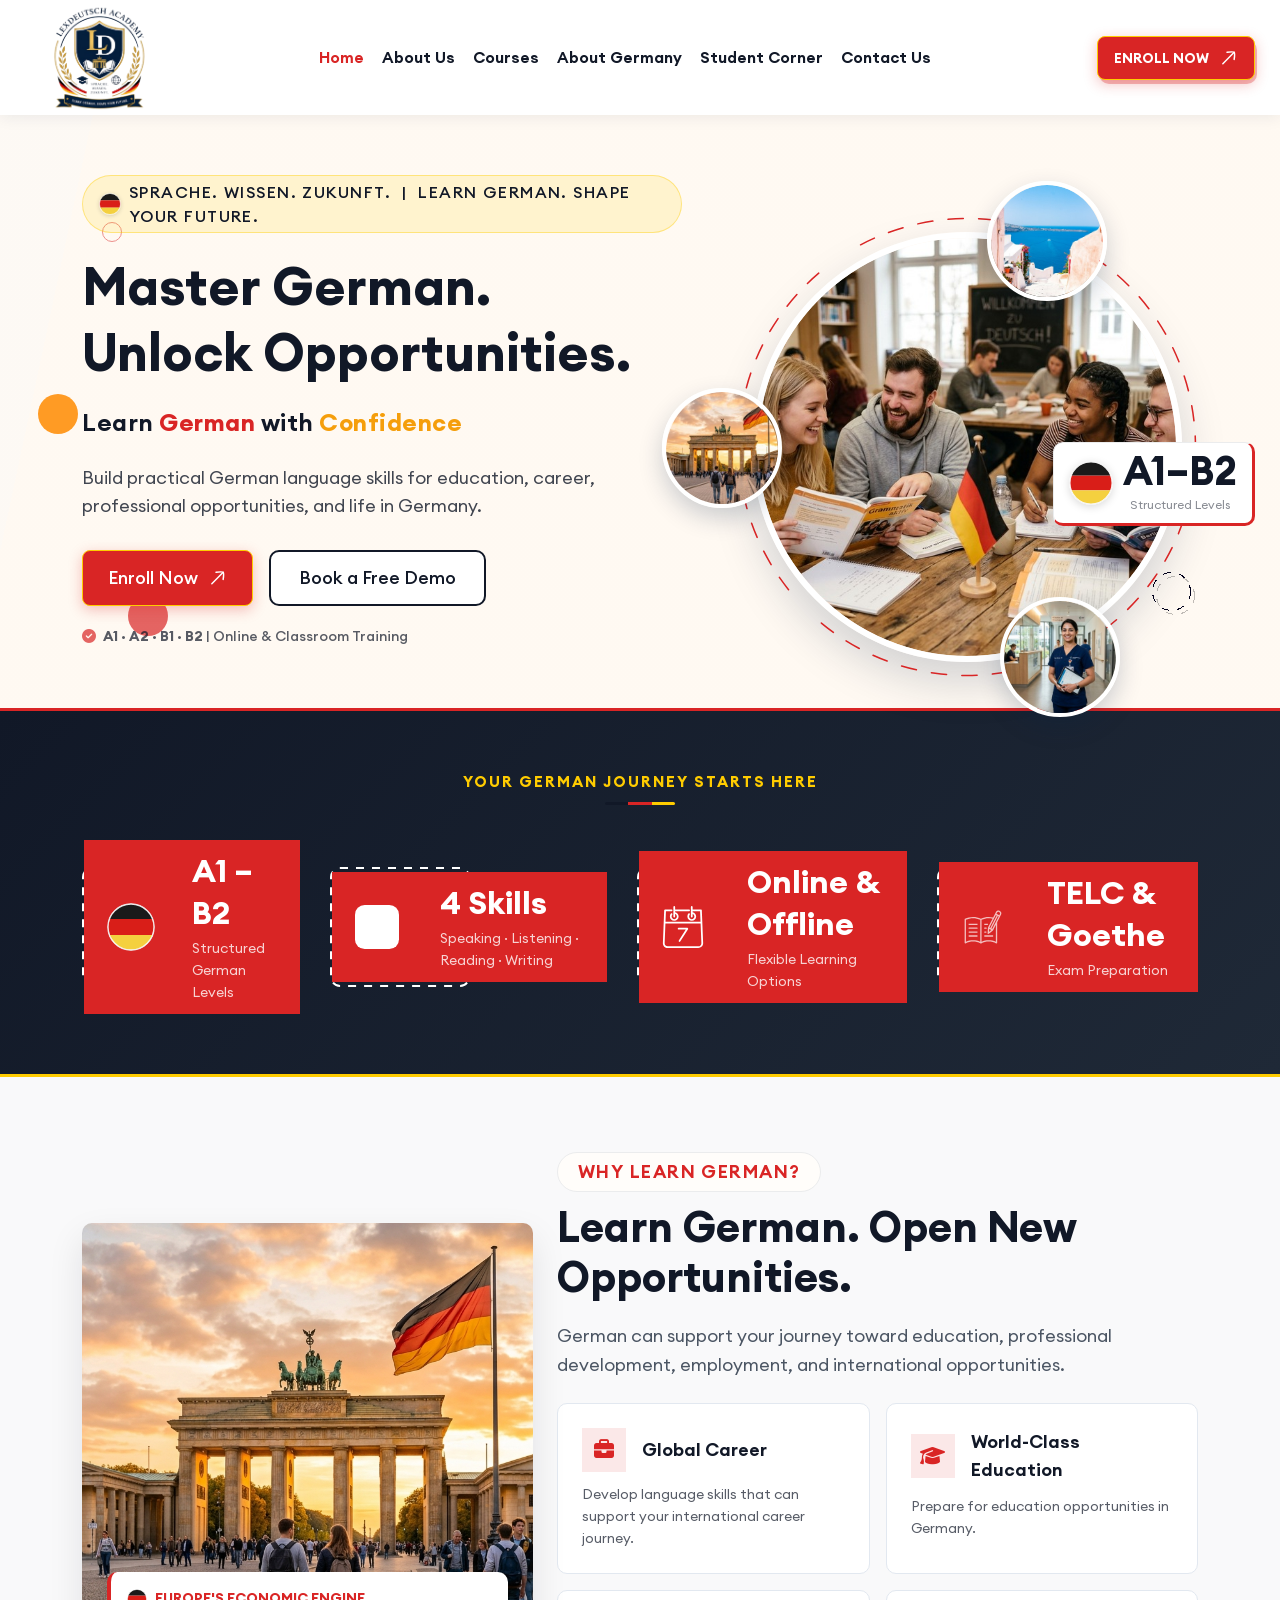
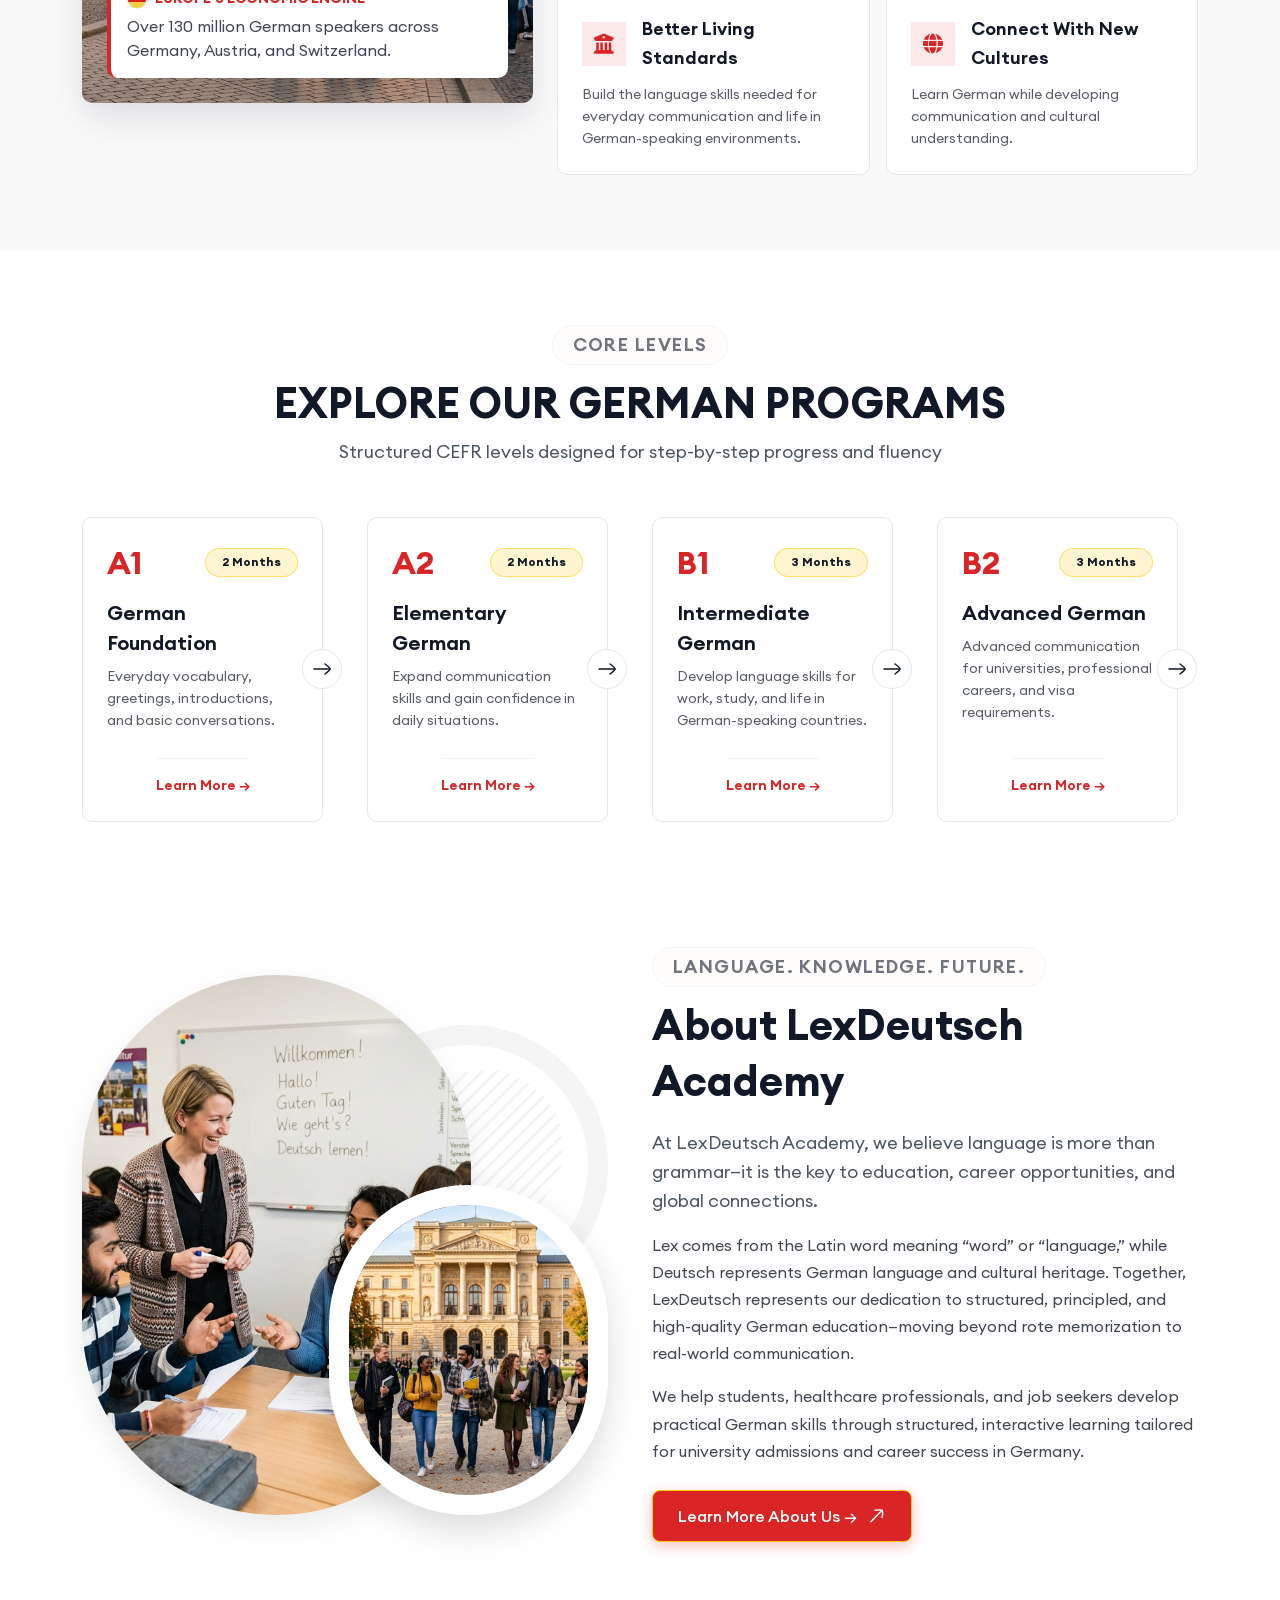
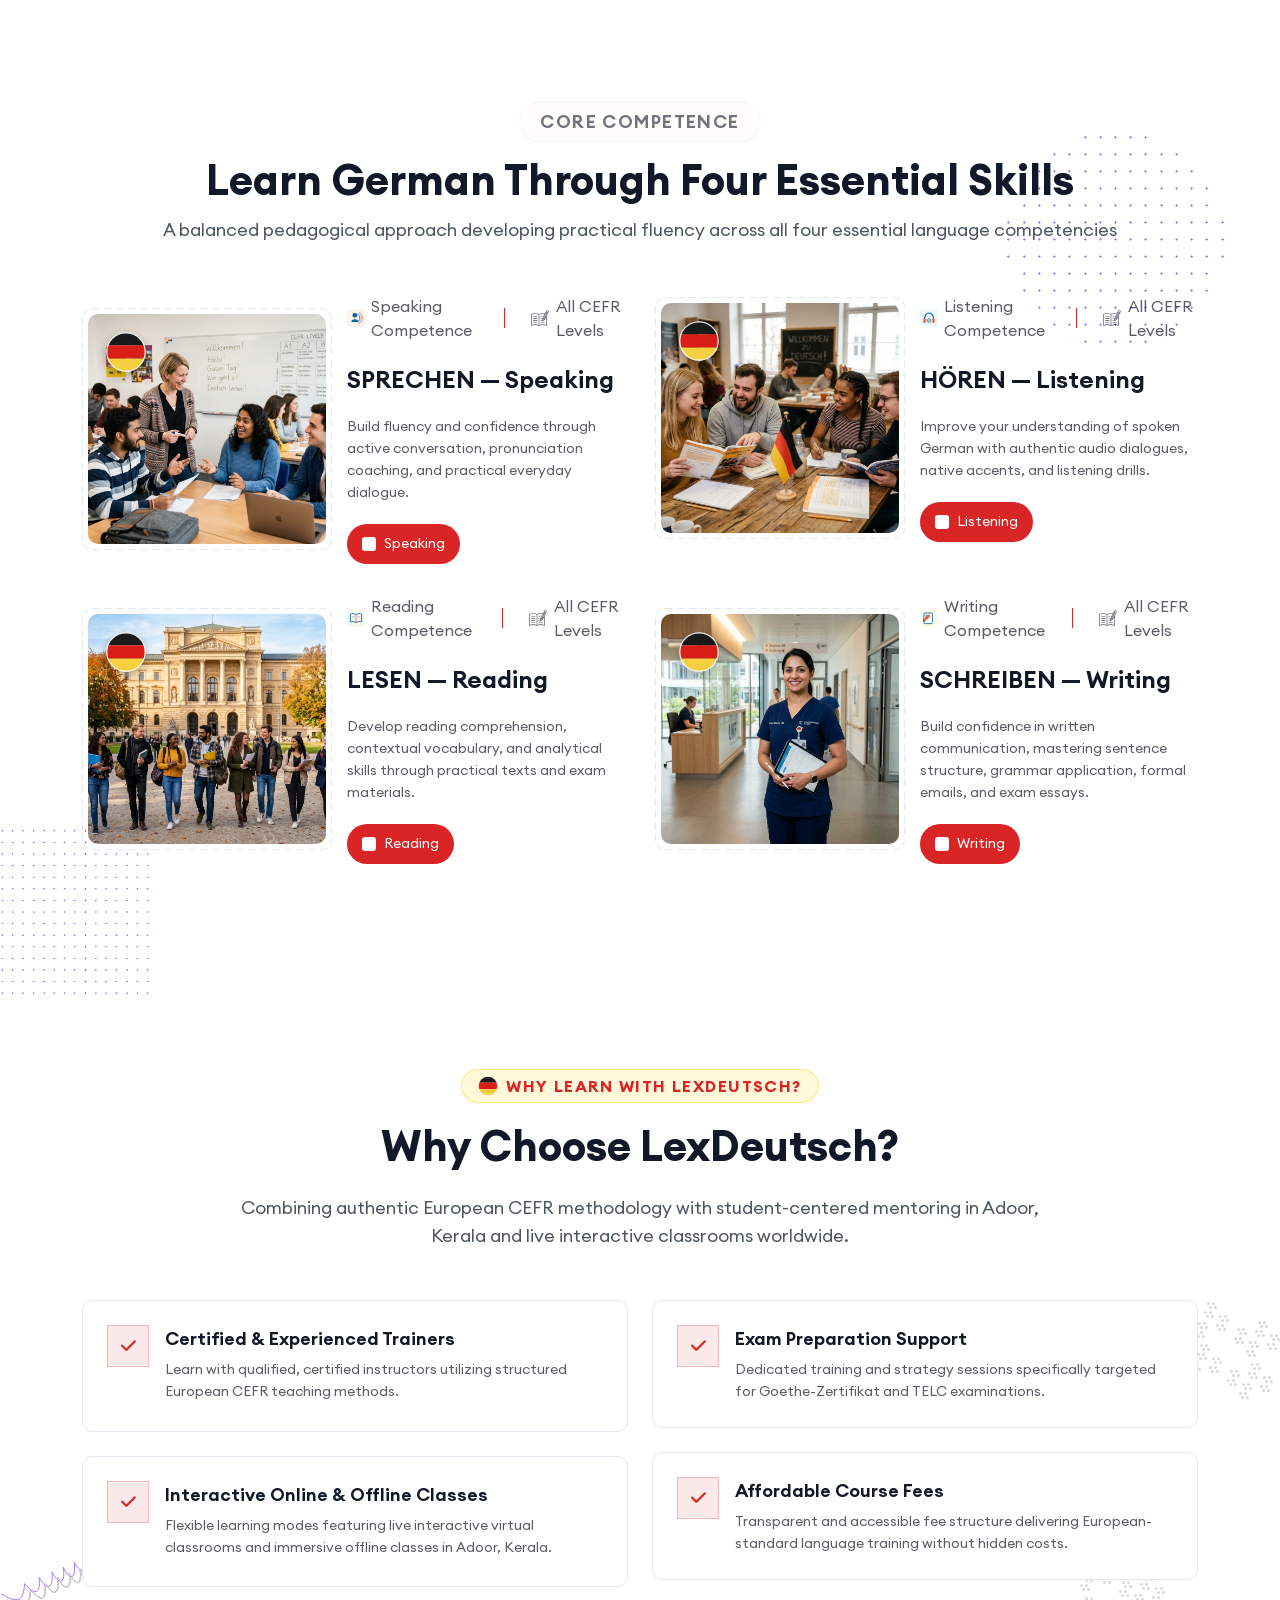
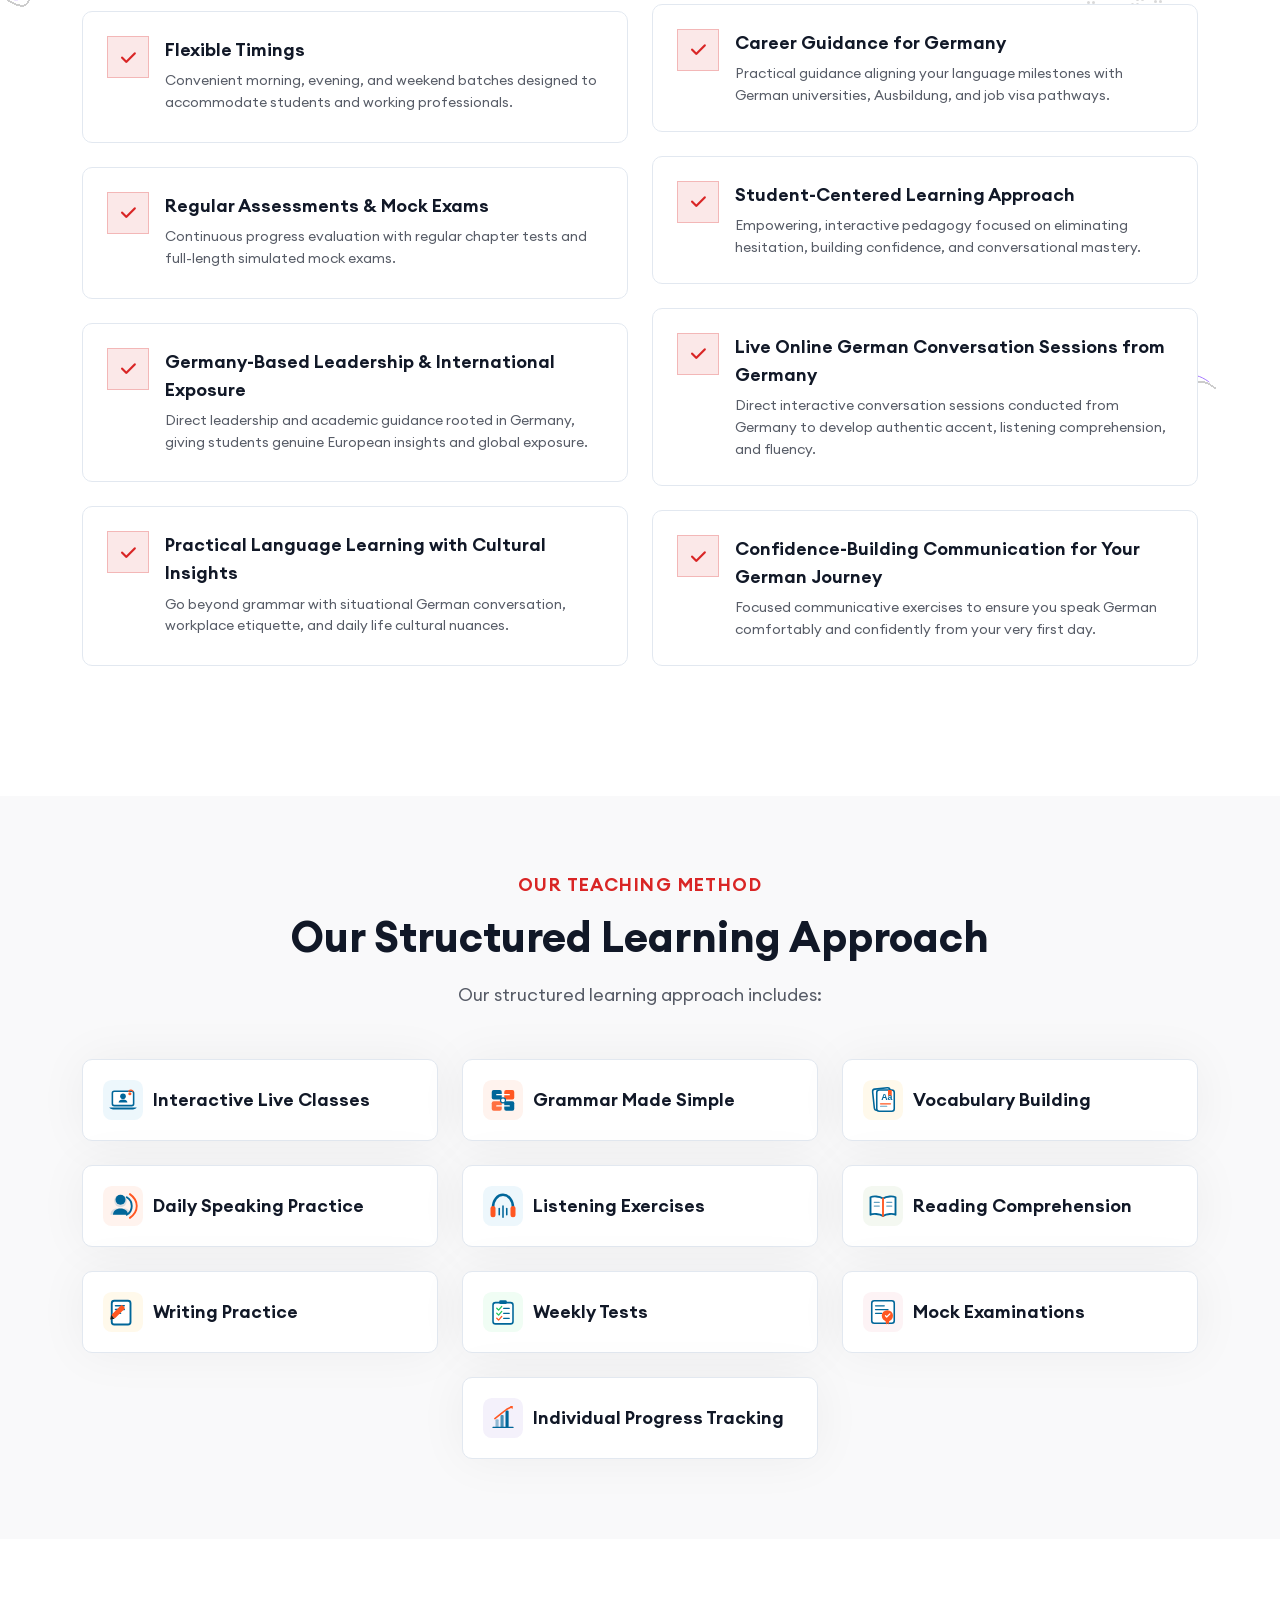
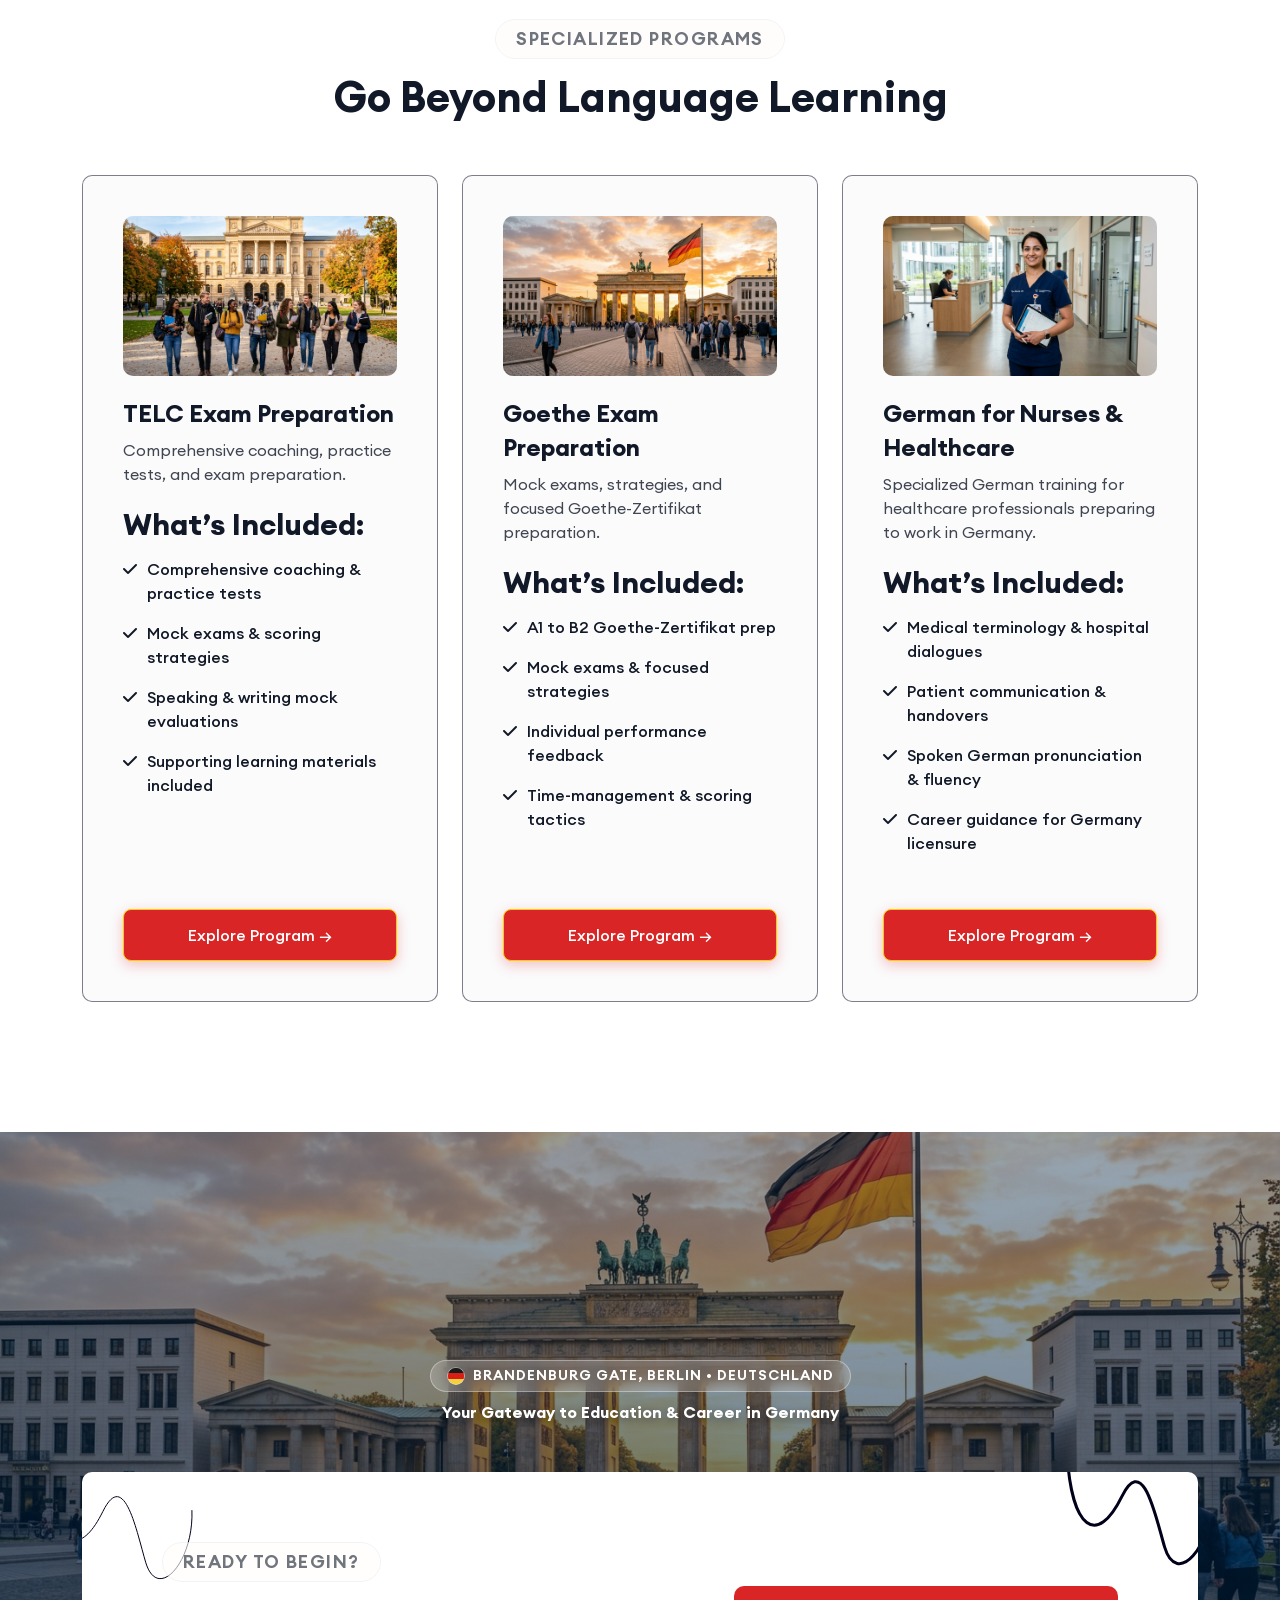
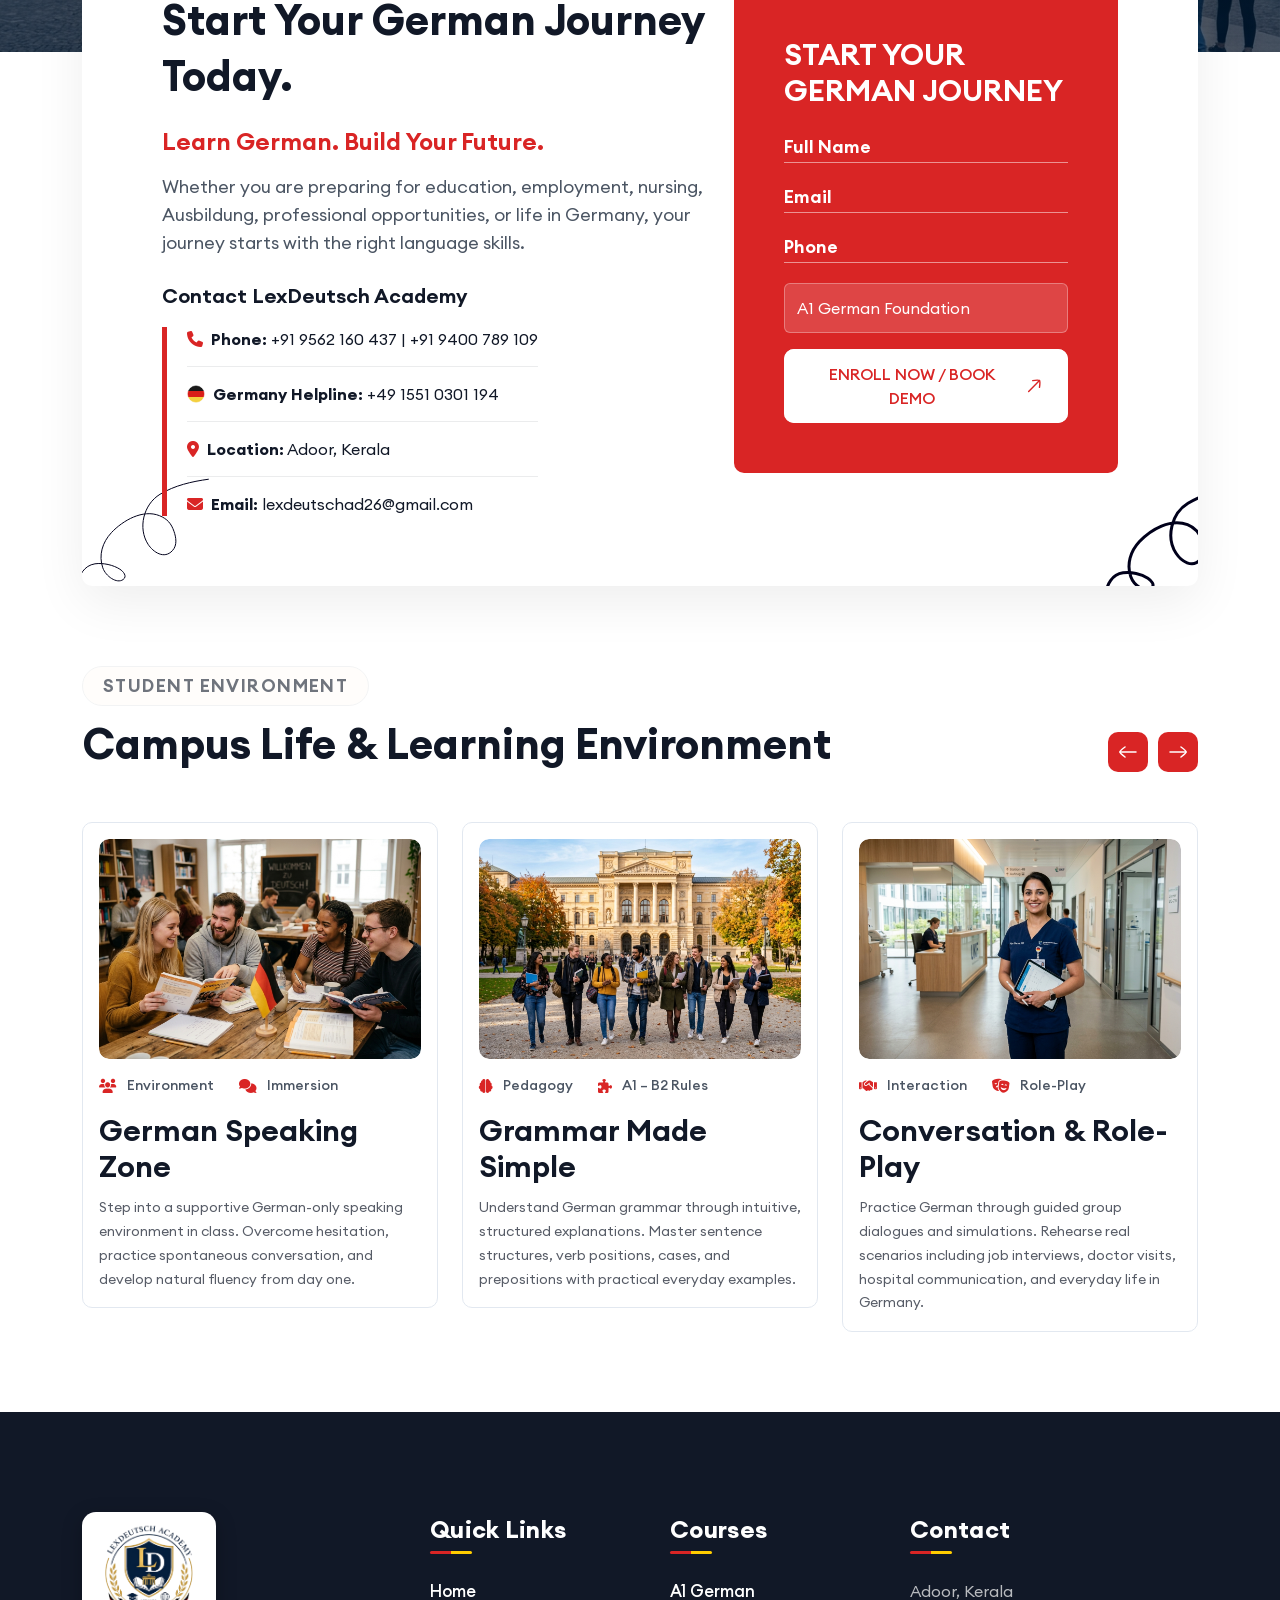
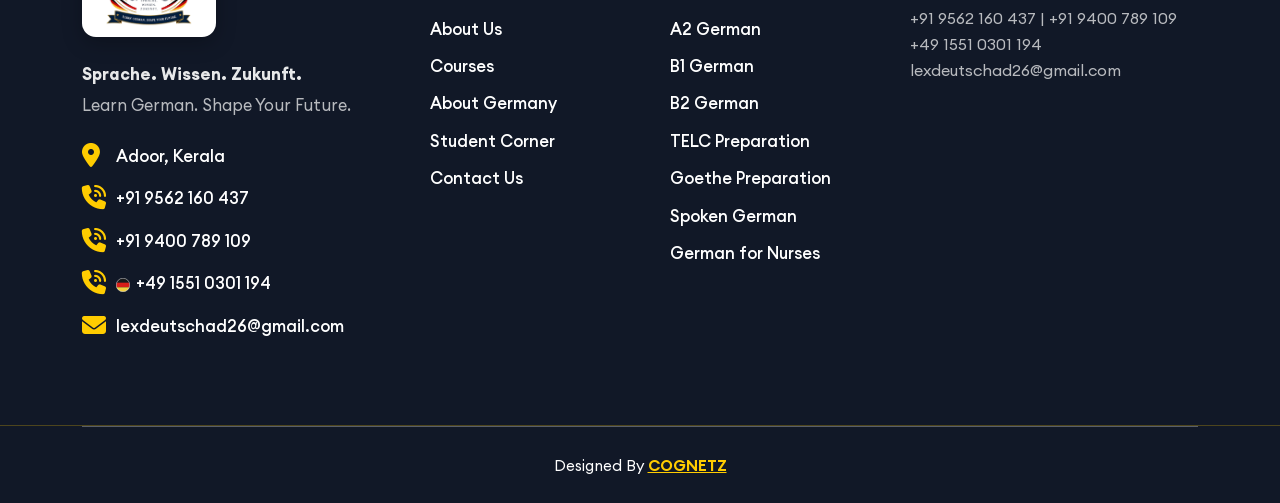
==== commit ea2dcb90: "second commit" ====
--- a/index.html
+++ b/index.html
@@ -530,7 +530,7 @@
               <p class="td_section_subtitle_up_2 td_fs_18 td_semibold td_spacing_1 td_mb_10 text-uppercase td_heading_color td_opacity_6">Language. Knowledge. Future.</p>
               <h2 class="td_section_title td_fs_48 td_mb_20">About LexDeutsch Academy</h2>
               <p class="td_section_subtitle td_fs_18 mb-3" style="line-height:1.6;">At LexDeutsch Academy, we believe language is more than grammar—it is the key to education, career opportunities, and global connections.</p>
-              <p class="td_fs_16 td_heading_color td_opacity_8 mb-3" style="line-height:1.7;">Lex comes from the Latin word meaning &ldquo;word&rdquo; or &ldquo;principle,&rdquo; while Deutsch represents German language and cultural heritage. Together, LexDeutsch represents our dedication to structured, principled, and high-quality German education—moving beyond rote memorization to real-world communication.</p>
+              <p class="td_fs_16 td_heading_color td_opacity_8 mb-3" style="line-height:1.7;">Lex comes from the Latin word meaning &ldquo;word&rdquo; or &ldquo;language,&rdquo; while Deutsch represents German language and cultural heritage. Together, LexDeutsch represents our dedication to structured, principled, and high-quality German education—moving beyond rote memorization to real-world communication.</p>
               <p class="td_fs_16 td_heading_color td_opacity_8 mb-0" style="line-height:1.7;">We help students, healthcare professionals, and job seekers develop practical German skills through structured, interactive learning tailored for university admissions and career success in Germany.</p>
             </div>
 
@@ -768,134 +768,146 @@
 
         <div class="td_height_50 td_height_lg_40"></div>
 
-        <!-- 10 Points Grid: Why Choose LexDeutsch -->
+        <!-- 12 Points Grid: Why Choose LexDeutsch -->
         <div class="row g-3 g-md-4 wow fadeInUp td_mb_50" data-wow-duration="1s" data-wow-delay="0.25s">
-          <!-- 1. Certified and Experienced Trainers -->
-          <div class="col-md-6">
-            <div class="p-3 p-md-4 td_radius_10 td_white_bg h-100 td_why_card d-flex align-items-start gap-3" style="border: 1px solid #e2e8f0;">
-              <div class="td_check_icon td_center td_radius_8 flex-shrink-0" style="width: 42px; height: 42px; background: rgba(217, 37, 37, 0.1); color: #d92525; font-size: 17px; border: 1px solid rgba(217, 37, 37, 0.25);">
-                <i class="fa-solid fa-check"></i>
-              </div>
-              <div>
-                <h4 class="td_fs_18 td_semibold td_mb_6">Certified and Experienced Trainers</h4>
-                <p class="td_fs_14 td_heading_color td_opacity_7 mb-0">Learn with qualified instructors utilizing structured, authentic European CEFR teaching methods.</p>
-              </div>
-            </div>
-          </div>
-
-          <!-- 2. Small Batch Sizes for Personal Attention -->
-          <div class="col-md-6">
-            <div class="p-3 p-md-4 td_radius_10 td_white_bg h-100 td_why_card d-flex align-items-start gap-3" style="border: 1px solid #e2e8f0;">
-              <div class="td_check_icon td_center td_radius_8 flex-shrink-0" style="width: 42px; height: 42px; background: rgba(217, 37, 37, 0.1); color: #d92525; font-size: 17px; border: 1px solid rgba(217, 37, 37, 0.25);">
-                <i class="fa-solid fa-check"></i>
-              </div>
-              <div>
-                <h4 class="td_fs_18 td_semibold td_mb_6">Small Batch Sizes for Personal Attention</h4>
-                <p class="td_fs_14 td_heading_color td_opacity_7 mb-0">Limited student batches ensure individualized mentoring, active participation, and speaking focus.</p>
-              </div>
-            </div>
-          </div>
-
-          <!-- 3. Interactive Online & Offline Classes -->
-          <div class="col-md-6">
-            <div class="p-3 p-md-4 td_radius_10 td_white_bg h-100 td_why_card d-flex align-items-start gap-3" style="border: 1px solid #e2e8f0;">
-              <div class="td_check_icon td_center td_radius_8 flex-shrink-0" style="width: 42px; height: 42px; background: rgba(217, 37, 37, 0.1); color: #d92525; font-size: 17px; border: 1px solid rgba(217, 37, 37, 0.25);">
-                <i class="fa-solid fa-check"></i>
-              </div>
-              <div>
-                <h4 class="td_fs_18 td_semibold td_mb_6">Interactive Online &amp; Offline Classes</h4>
-                <p class="td_fs_14 td_heading_color td_opacity_7 mb-0">Flexible learning modes featuring live interactive virtual classrooms and immersive offline classes in Adoor, Kerala.</p>
-              </div>
-            </div>
-          </div>
-
-          <!-- 4. Flexible Timings -->
-          <div class="col-md-6">
-            <div class="p-3 p-md-4 td_radius_10 td_white_bg h-100 td_why_card d-flex align-items-start gap-3" style="border: 1px solid #e2e8f0;">
-              <div class="td_check_icon td_center td_radius_8 flex-shrink-0" style="width: 42px; height: 42px; background: rgba(217, 37, 37, 0.1); color: #d92525; font-size: 17px; border: 1px solid rgba(217, 37, 37, 0.25);">
-                <i class="fa-solid fa-check"></i>
-              </div>
-              <div>
-                <h4 class="td_fs_18 td_semibold td_mb_6">Flexible Timings</h4>
-                <p class="td_fs_14 td_heading_color td_opacity_7 mb-0">Convenient morning, evening, and weekend batches designed to accommodate students and working professionals.</p>
-              </div>
-            </div>
-          </div>
-
-          <!-- 5. Regular Assessments and Mock Exams -->
-          <div class="col-md-6">
-            <div class="p-3 p-md-4 td_radius_10 td_white_bg h-100 td_why_card d-flex align-items-start gap-3" style="border: 1px solid #e2e8f0;">
-              <div class="td_check_icon td_center td_radius_8 flex-shrink-0" style="width: 42px; height: 42px; background: rgba(217, 37, 37, 0.1); color: #d92525; font-size: 17px; border: 1px solid rgba(217, 37, 37, 0.25);">
-                <i class="fa-solid fa-check"></i>
-              </div>
-              <div>
-                <h4 class="td_fs_18 td_semibold td_mb_6">Regular Assessments and Mock Exams</h4>
-                <p class="td_fs_14 td_heading_color td_opacity_7 mb-0">Continuous progress evaluation with regular chapter tests and full-length simulated mock exams.</p>
-              </div>
-            </div>
-          </div>
-
-          <!-- 6. Exam Preparation Support -->
-          <div class="col-md-6">
-            <div class="p-3 p-md-4 td_radius_10 td_white_bg h-100 td_why_card d-flex align-items-start gap-3" style="border: 1px solid #e2e8f0;">
-              <div class="td_check_icon td_center td_radius_8 flex-shrink-0" style="width: 42px; height: 42px; background: rgba(217, 37, 37, 0.1); color: #d92525; font-size: 17px; border: 1px solid rgba(217, 37, 37, 0.25);">
-                <i class="fa-solid fa-check"></i>
-              </div>
-              <div>
-                <h4 class="td_fs_18 td_semibold td_mb_6">Exam Preparation Support</h4>
-                <p class="td_fs_14 td_heading_color td_opacity_7 mb-0">Dedicated training and strategy sessions specifically targeted for Goethe-Zertifikat and TELC examinations.</p>
-              </div>
-            </div>
-          </div>
-
-          <!-- 7. Study Materials Included -->
-          <div class="col-md-6">
-            <div class="p-3 p-md-4 td_radius_10 td_white_bg h-100 td_why_card d-flex align-items-start gap-3" style="border: 1px solid #e2e8f0;">
-              <div class="td_check_icon td_center td_radius_8 flex-shrink-0" style="width: 42px; height: 42px; background: rgba(217, 37, 37, 0.1); color: #d92525; font-size: 17px; border: 1px solid rgba(217, 37, 37, 0.25);">
-                <i class="fa-solid fa-check"></i>
-              </div>
-              <div>
-                <h4 class="td_fs_18 td_semibold td_mb_6">Study Materials Included</h4>
-                <p class="td_fs_14 td_heading_color td_opacity_7 mb-0">Comprehensive textbooks, vocabulary lists, audio listening exercises, and worksheets provided with enrollment.</p>
-              </div>
-            </div>
-          </div>
-
-          <!-- 8. Affordable Course Fees -->
-          <div class="col-md-6">
-            <div class="p-3 p-md-4 td_radius_10 td_white_bg h-100 td_why_card d-flex align-items-start gap-3" style="border: 1px solid #e2e8f0;">
-              <div class="td_check_icon td_center td_radius_8 flex-shrink-0" style="width: 42px; height: 42px; background: rgba(217, 37, 37, 0.1); color: #d92525; font-size: 17px; border: 1px solid rgba(217, 37, 37, 0.25);">
-                <i class="fa-solid fa-check"></i>
-              </div>
-              <div>
-                <h4 class="td_fs_18 td_semibold td_mb_6">Affordable Course Fees</h4>
-                <p class="td_fs_14 td_heading_color td_opacity_7 mb-0">Transparent and accessible fee structure delivering European-standard language training without hidden costs.</p>
-              </div>
-            </div>
-          </div>
-
-          <!-- 9. Career Guidance for Germany -->
-          <div class="col-md-6">
-            <div class="p-3 p-md-4 td_radius_10 td_white_bg h-100 td_why_card d-flex align-items-start gap-3" style="border: 1px solid #e2e8f0;">
-              <div class="td_check_icon td_center td_radius_8 flex-shrink-0" style="width: 42px; height: 42px; background: rgba(217, 37, 37, 0.1); color: #d92525; font-size: 17px; border: 1px solid rgba(217, 37, 37, 0.25);">
-                <i class="fa-solid fa-check"></i>
-              </div>
-              <div>
-                <h4 class="td_fs_18 td_semibold td_mb_6">Career Guidance for Germany</h4>
-                <p class="td_fs_14 td_heading_color td_opacity_7 mb-0">Practical guidance aligning your language milestones with German universities, Ausbildung, and job visa pathways.</p>
-              </div>
-            </div>
-          </div>
-
-          <!-- 10. Student Centered Learning Approach -->
-          <div class="col-md-6">
-            <div class="p-3 p-md-4 td_radius_10 td_white_bg h-100 td_why_card d-flex align-items-start gap-3" style="border: 1px solid #e2e8f0;">
-              <div class="td_check_icon td_center td_radius_8 flex-shrink-0" style="width: 42px; height: 42px; background: rgba(217, 37, 37, 0.1); color: #d92525; font-size: 17px; border: 1px solid rgba(217, 37, 37, 0.25);">
-                <i class="fa-solid fa-check"></i>
-              </div>
-              <div>
-                <h4 class="td_fs_18 td_semibold td_mb_6">Student Centered Learning Approach</h4>
-                <p class="td_fs_14 td_heading_color td_opacity_7 mb-0">Empowering, interactive pedagogy focused on eliminating hesitation, building confidence, and conversational mastery.</p>
+          <!-- Left Column (Points 1 to 6) -->
+          <div class="col-lg-6">
+            <div class="d-flex flex-column gap-3 gap-md-4 h-100">
+              <!-- 1. Certified & Experienced Trainers -->
+              <div class="p-3 p-md-4 td_radius_10 td_white_bg td_why_card d-flex align-items-start gap-3 flex-grow-1" style="border: 1px solid #e2e8f0;">
+                <div class="td_check_icon td_center td_radius_8 flex-shrink-0" style="width: 42px; height: 42px; background: rgba(217, 37, 37, 0.1); color: #d92525; font-size: 17px; border: 1px solid rgba(217, 37, 37, 0.25);">
+                  <i class="fa-solid fa-check"></i>
+                </div>
+                <div>
+                  <h4 class="td_fs_18 td_semibold td_mb_6">Certified &amp; Experienced Trainers</h4>
+                  <p class="td_fs_14 td_heading_color td_opacity_7 mb-0">Learn with qualified, certified instructors utilizing structured European CEFR teaching methods.</p>
+                </div>
+              </div>
+
+              <!-- 2. Interactive Online & Offline Classes -->
+              <div class="p-3 p-md-4 td_radius_10 td_white_bg td_why_card d-flex align-items-start gap-3 flex-grow-1" style="border: 1px solid #e2e8f0;">
+                <div class="td_check_icon td_center td_radius_8 flex-shrink-0" style="width: 42px; height: 42px; background: rgba(217, 37, 37, 0.1); color: #d92525; font-size: 17px; border: 1px solid rgba(217, 37, 37, 0.25);">
+                  <i class="fa-solid fa-check"></i>
+                </div>
+                <div>
+                  <h4 class="td_fs_18 td_semibold td_mb_6">Interactive Online &amp; Offline Classes</h4>
+                  <p class="td_fs_14 td_heading_color td_opacity_7 mb-0">Flexible learning modes featuring live interactive virtual classrooms and immersive offline classes in Adoor, Kerala.</p>
+                </div>
+              </div>
+
+              <!-- 3. Flexible Timings -->
+              <div class="p-3 p-md-4 td_radius_10 td_white_bg td_why_card d-flex align-items-start gap-3 flex-grow-1" style="border: 1px solid #e2e8f0;">
+                <div class="td_check_icon td_center td_radius_8 flex-shrink-0" style="width: 42px; height: 42px; background: rgba(217, 37, 37, 0.1); color: #d92525; font-size: 17px; border: 1px solid rgba(217, 37, 37, 0.25);">
+                  <i class="fa-solid fa-check"></i>
+                </div>
+                <div>
+                  <h4 class="td_fs_18 td_semibold td_mb_6">Flexible Timings</h4>
+                  <p class="td_fs_14 td_heading_color td_opacity_7 mb-0">Convenient morning, evening, and weekend batches designed to accommodate students and working professionals.</p>
+                </div>
+              </div>
+
+              <!-- 4. Regular Assessments & Mock Exams -->
+              <div class="p-3 p-md-4 td_radius_10 td_white_bg td_why_card d-flex align-items-start gap-3 flex-grow-1" style="border: 1px solid #e2e8f0;">
+                <div class="td_check_icon td_center td_radius_8 flex-shrink-0" style="width: 42px; height: 42px; background: rgba(217, 37, 37, 0.1); color: #d92525; font-size: 17px; border: 1px solid rgba(217, 37, 37, 0.25);">
+                  <i class="fa-solid fa-check"></i>
+                </div>
+                <div>
+                  <h4 class="td_fs_18 td_semibold td_mb_6">Regular Assessments &amp; Mock Exams</h4>
+                  <p class="td_fs_14 td_heading_color td_opacity_7 mb-0">Continuous progress evaluation with regular chapter tests and full-length simulated mock exams.</p>
+                </div>
+              </div>
+
+              <!-- 5. Germany-Based Leadership & International Exposure -->
+              <div class="p-3 p-md-4 td_radius_10 td_white_bg td_why_card d-flex align-items-start gap-3 flex-grow-1" style="border: 1px solid #e2e8f0;">
+                <div class="td_check_icon td_center td_radius_8 flex-shrink-0" style="width: 42px; height: 42px; background: rgba(217, 37, 37, 0.1); color: #d92525; font-size: 17px; border: 1px solid rgba(217, 37, 37, 0.25);">
+                  <i class="fa-solid fa-check"></i>
+                </div>
+                <div>
+                  <h4 class="td_fs_18 td_semibold td_mb_6">Germany-Based Leadership &amp; International Exposure</h4>
+                  <p class="td_fs_14 td_heading_color td_opacity_7 mb-0">Direct leadership and academic guidance rooted in Germany, giving students genuine European insights and global exposure.</p>
+                </div>
+              </div>
+
+              <!-- 6. Practical Language Learning with Cultural Insights -->
+              <div class="p-3 p-md-4 td_radius_10 td_white_bg td_why_card d-flex align-items-start gap-3 flex-grow-1" style="border: 1px solid #e2e8f0;">
+                <div class="td_check_icon td_center td_radius_8 flex-shrink-0" style="width: 42px; height: 42px; background: rgba(217, 37, 37, 0.1); color: #d92525; font-size: 17px; border: 1px solid rgba(217, 37, 37, 0.25);">
+                  <i class="fa-solid fa-check"></i>
+                </div>
+                <div>
+                  <h4 class="td_fs_18 td_semibold td_mb_6">Practical Language Learning with Cultural Insights</h4>
+                  <p class="td_fs_14 td_heading_color td_opacity_7 mb-0">Go beyond grammar with situational German conversation, workplace etiquette, and daily life cultural nuances.</p>
+                </div>
+              </div>
+            </div>
+          </div>
+
+          <!-- Right Column (Points 7 to 12) -->
+          <div class="col-lg-6">
+            <div class="d-flex flex-column gap-3 gap-md-4 h-100">
+              <!-- 7. Exam Preparation Support -->
+              <div class="p-3 p-md-4 td_radius_10 td_white_bg td_why_card d-flex align-items-start gap-3 flex-grow-1" style="border: 1px solid #e2e8f0;">
+                <div class="td_check_icon td_center td_radius_8 flex-shrink-0" style="width: 42px; height: 42px; background: rgba(217, 37, 37, 0.1); color: #d92525; font-size: 17px; border: 1px solid rgba(217, 37, 37, 0.25);">
+                  <i class="fa-solid fa-check"></i>
+                </div>
+                <div>
+                  <h4 class="td_fs_18 td_semibold td_mb_6">Exam Preparation Support</h4>
+                  <p class="td_fs_14 td_heading_color td_opacity_7 mb-0">Dedicated training and strategy sessions specifically targeted for Goethe-Zertifikat and TELC examinations.</p>
+                </div>
+              </div>
+
+              <!-- 8. Affordable Course Fees -->
+              <div class="p-3 p-md-4 td_radius_10 td_white_bg td_why_card d-flex align-items-start gap-3 flex-grow-1" style="border: 1px solid #e2e8f0;">
+                <div class="td_check_icon td_center td_radius_8 flex-shrink-0" style="width: 42px; height: 42px; background: rgba(217, 37, 37, 0.1); color: #d92525; font-size: 17px; border: 1px solid rgba(217, 37, 37, 0.25);">
+                  <i class="fa-solid fa-check"></i>
+                </div>
+                <div>
+                  <h4 class="td_fs_18 td_semibold td_mb_6">Affordable Course Fees</h4>
+                  <p class="td_fs_14 td_heading_color td_opacity_7 mb-0">Transparent and accessible fee structure delivering European-standard language training without hidden costs.</p>
+                </div>
+              </div>
+
+              <!-- 9. Career Guidance for Germany -->
+              <div class="p-3 p-md-4 td_radius_10 td_white_bg td_why_card d-flex align-items-start gap-3 flex-grow-1" style="border: 1px solid #e2e8f0;">
+                <div class="td_check_icon td_center td_radius_8 flex-shrink-0" style="width: 42px; height: 42px; background: rgba(217, 37, 37, 0.1); color: #d92525; font-size: 17px; border: 1px solid rgba(217, 37, 37, 0.25);">
+                  <i class="fa-solid fa-check"></i>
+                </div>
+                <div>
+                  <h4 class="td_fs_18 td_semibold td_mb_6">Career Guidance for Germany</h4>
+                  <p class="td_fs_14 td_heading_color td_opacity_7 mb-0">Practical guidance aligning your language milestones with German universities, Ausbildung, and job visa pathways.</p>
+                </div>
+              </div>
+
+              <!-- 10. Student-Centered Learning Approach -->
+              <div class="p-3 p-md-4 td_radius_10 td_white_bg td_why_card d-flex align-items-start gap-3 flex-grow-1" style="border: 1px solid #e2e8f0;">
+                <div class="td_check_icon td_center td_radius_8 flex-shrink-0" style="width: 42px; height: 42px; background: rgba(217, 37, 37, 0.1); color: #d92525; font-size: 17px; border: 1px solid rgba(217, 37, 37, 0.25);">
+                  <i class="fa-solid fa-check"></i>
+                </div>
+                <div>
+                  <h4 class="td_fs_18 td_semibold td_mb_6">Student-Centered Learning Approach</h4>
+                  <p class="td_fs_14 td_heading_color td_opacity_7 mb-0">Empowering, interactive pedagogy focused on eliminating hesitation, building confidence, and conversational mastery.</p>
+                </div>
+              </div>
+
+              <!-- 11. Live Online German Conversation Sessions from Germany -->
+              <div class="p-3 p-md-4 td_radius_10 td_white_bg td_why_card d-flex align-items-start gap-3 flex-grow-1" style="border: 1px solid #e2e8f0;">
+                <div class="td_check_icon td_center td_radius_8 flex-shrink-0" style="width: 42px; height: 42px; background: rgba(217, 37, 37, 0.1); color: #d92525; font-size: 17px; border: 1px solid rgba(217, 37, 37, 0.25);">
+                  <i class="fa-solid fa-check"></i>
+                </div>
+                <div>
+                  <h4 class="td_fs_18 td_semibold td_mb_6">Live Online German Conversation Sessions from Germany</h4>
+                  <p class="td_fs_14 td_heading_color td_opacity_7 mb-0">Direct interactive conversation sessions conducted from Germany to develop authentic accent, listening comprehension, and fluency.</p>
+                </div>
+              </div>
+
+              <!-- 12. Confidence-Building Communication for Your German Journey -->
+              <div class="p-3 p-md-4 td_radius_10 td_white_bg td_why_card d-flex align-items-start gap-3 flex-grow-1" style="border: 1px solid #e2e8f0;">
+                <div class="td_check_icon td_center td_radius_8 flex-shrink-0" style="width: 42px; height: 42px; background: rgba(217, 37, 37, 0.1); color: #d92525; font-size: 17px; border: 1px solid rgba(217, 37, 37, 0.25);">
+                  <i class="fa-solid fa-check"></i>
+                </div>
+                <div>
+                  <h4 class="td_fs_18 td_semibold td_mb_6">Confidence-Building Communication for Your German Journey</h4>
+                  <p class="td_fs_14 td_heading_color td_opacity_7 mb-0">Focused communicative exercises to ensure you speak German comfortably and confidently from your very first day.</p>
+                </div>
               </div>
             </div>
           </div>
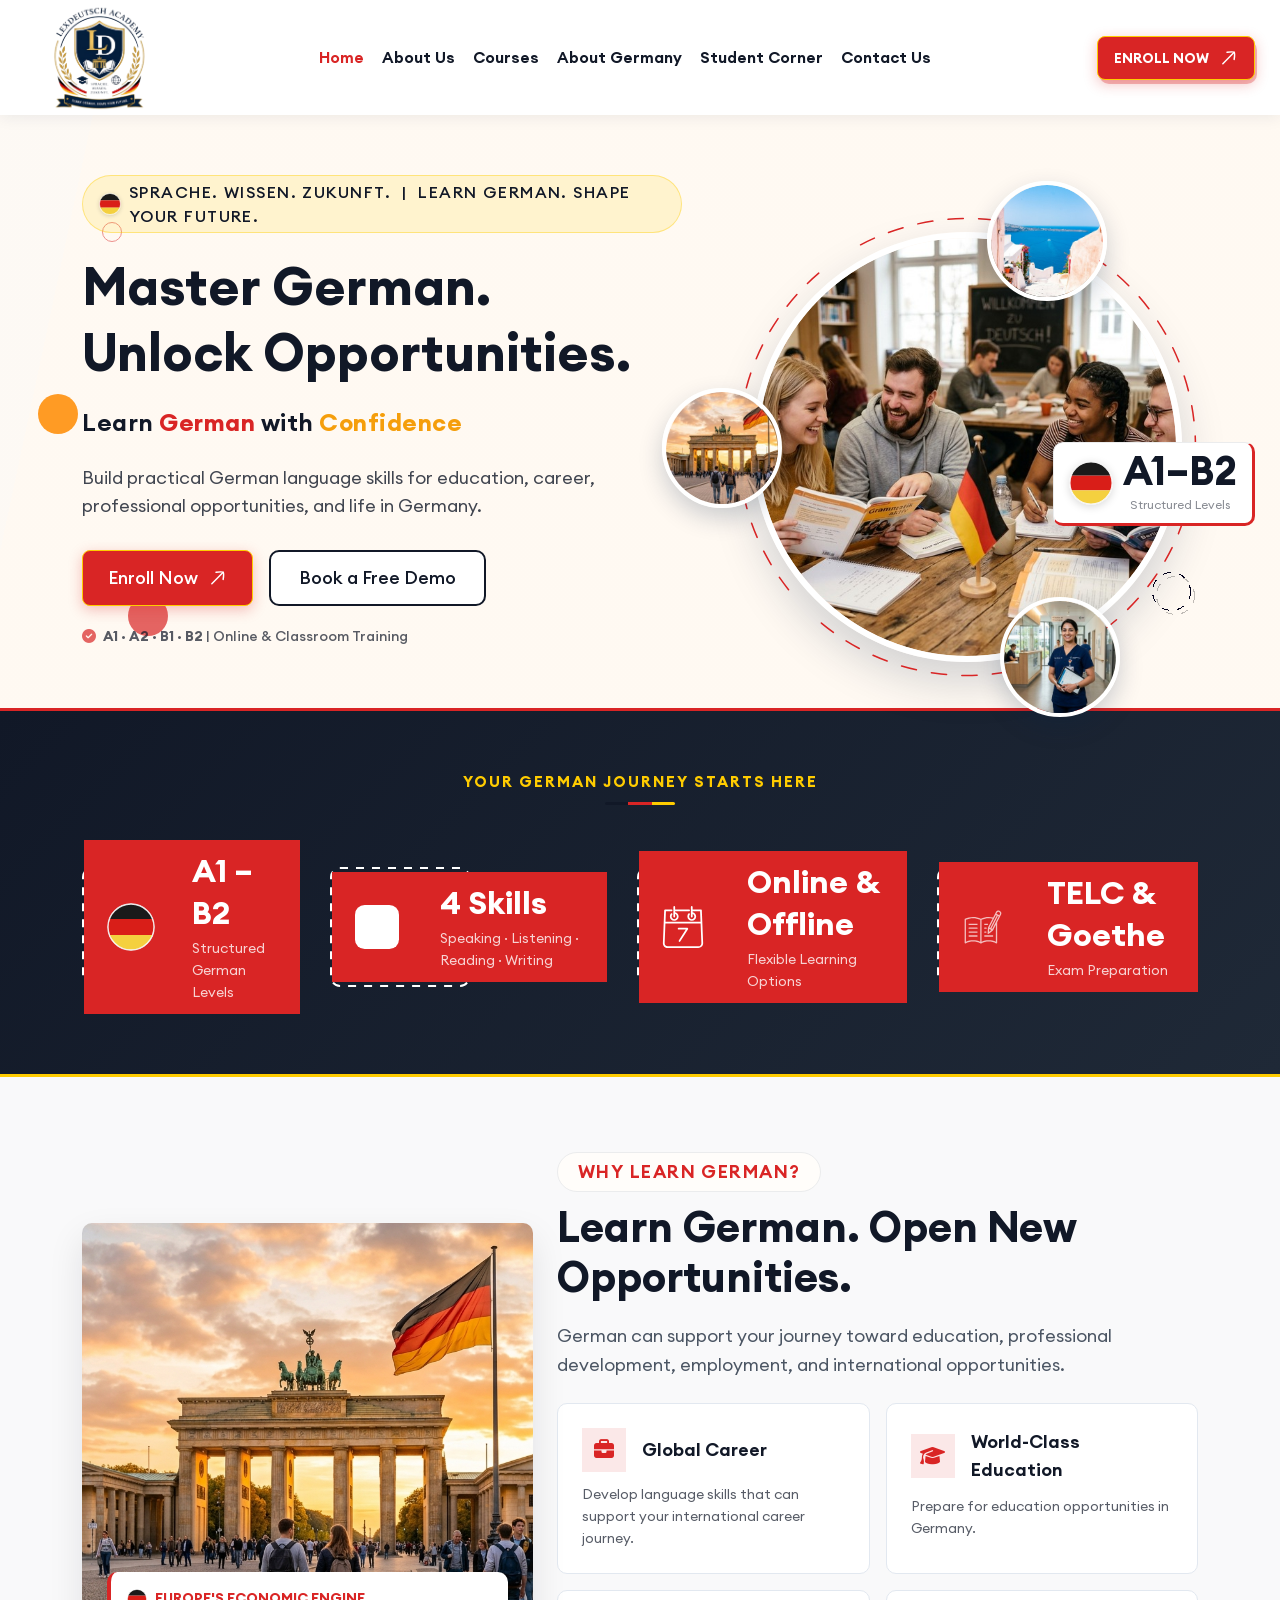
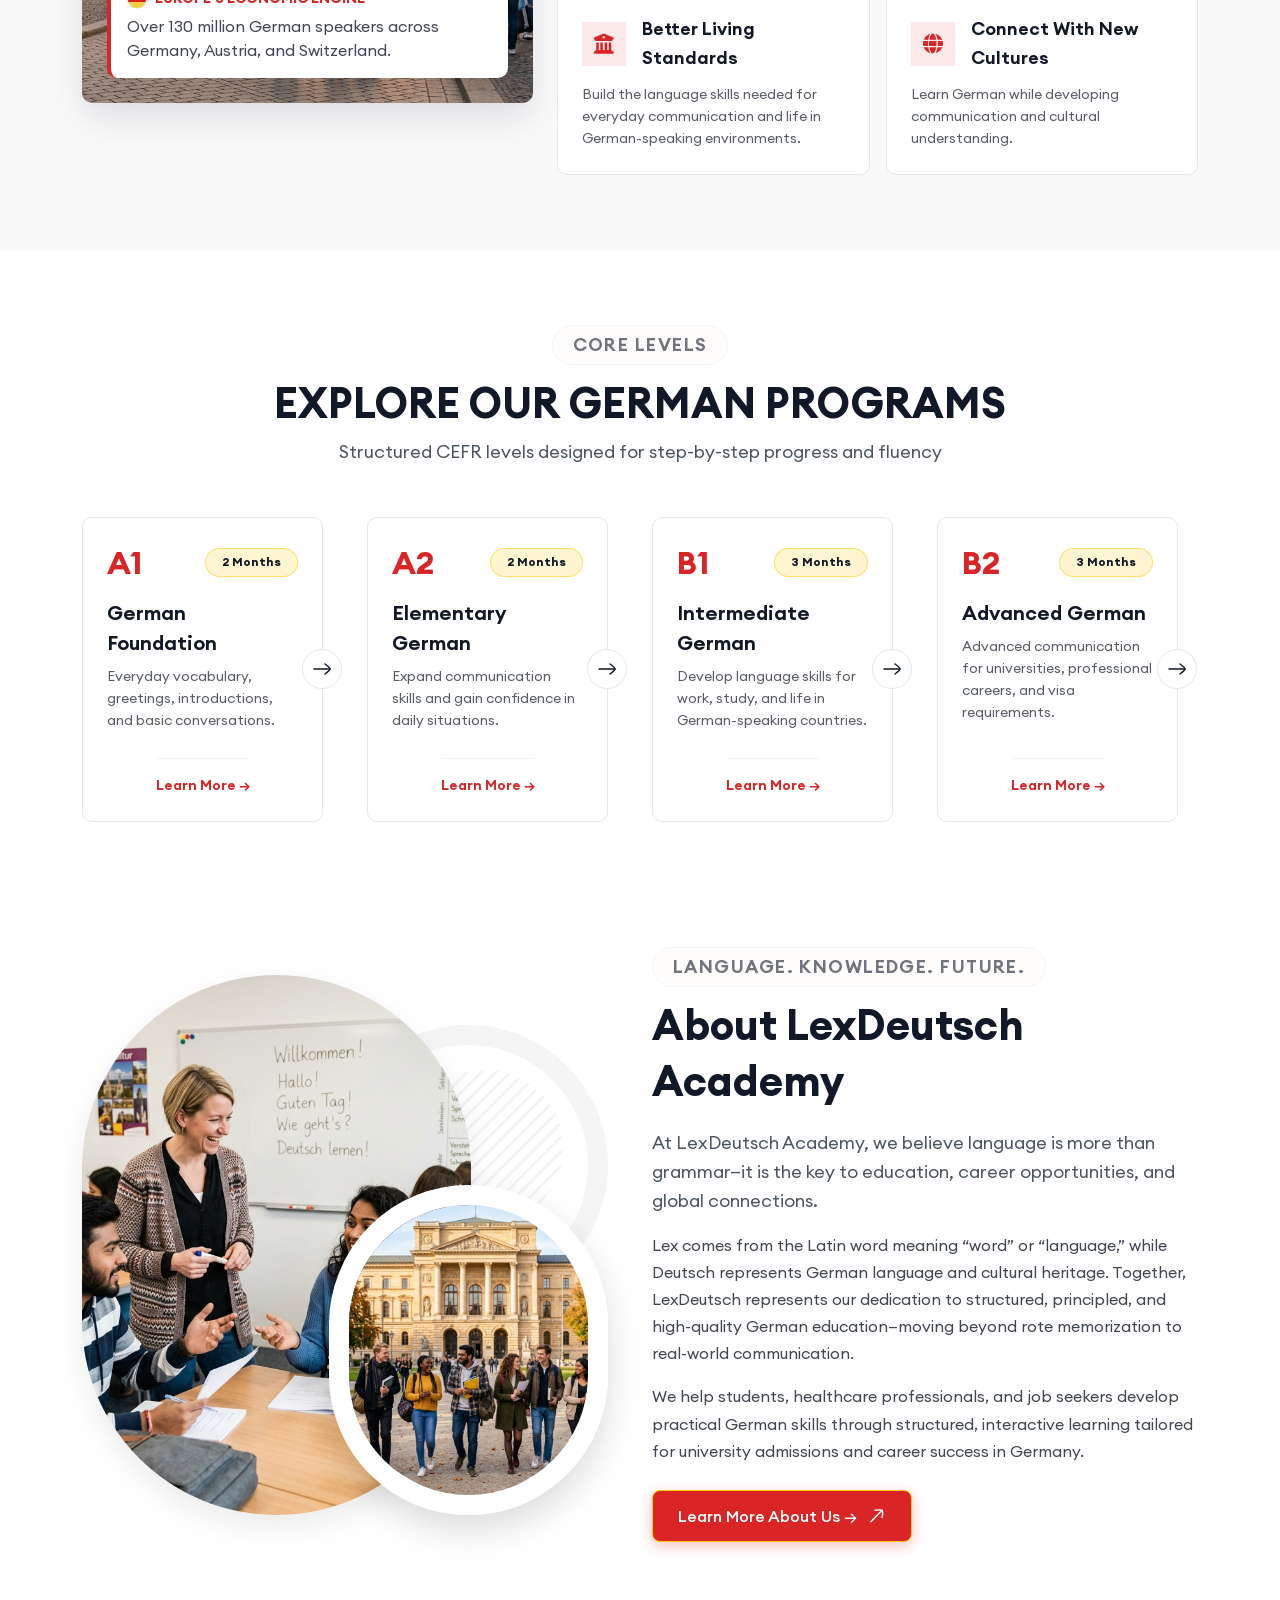
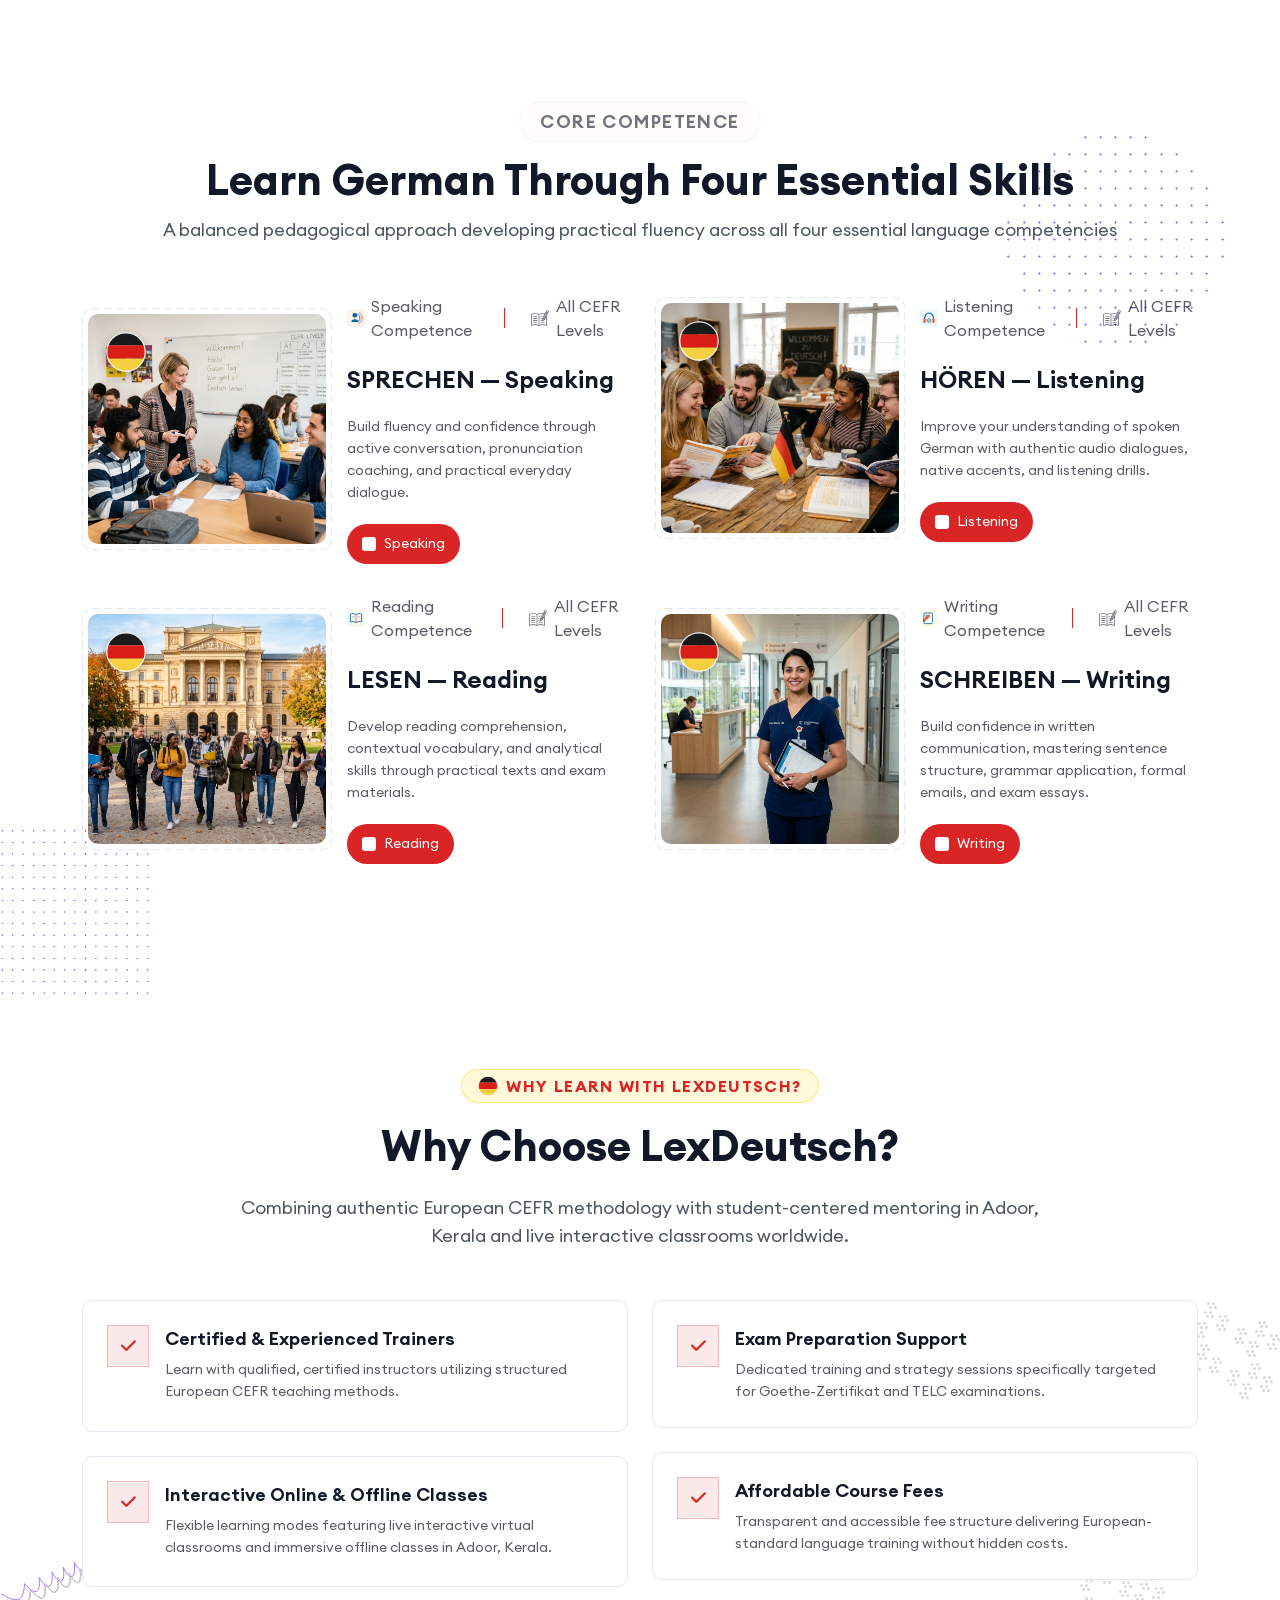
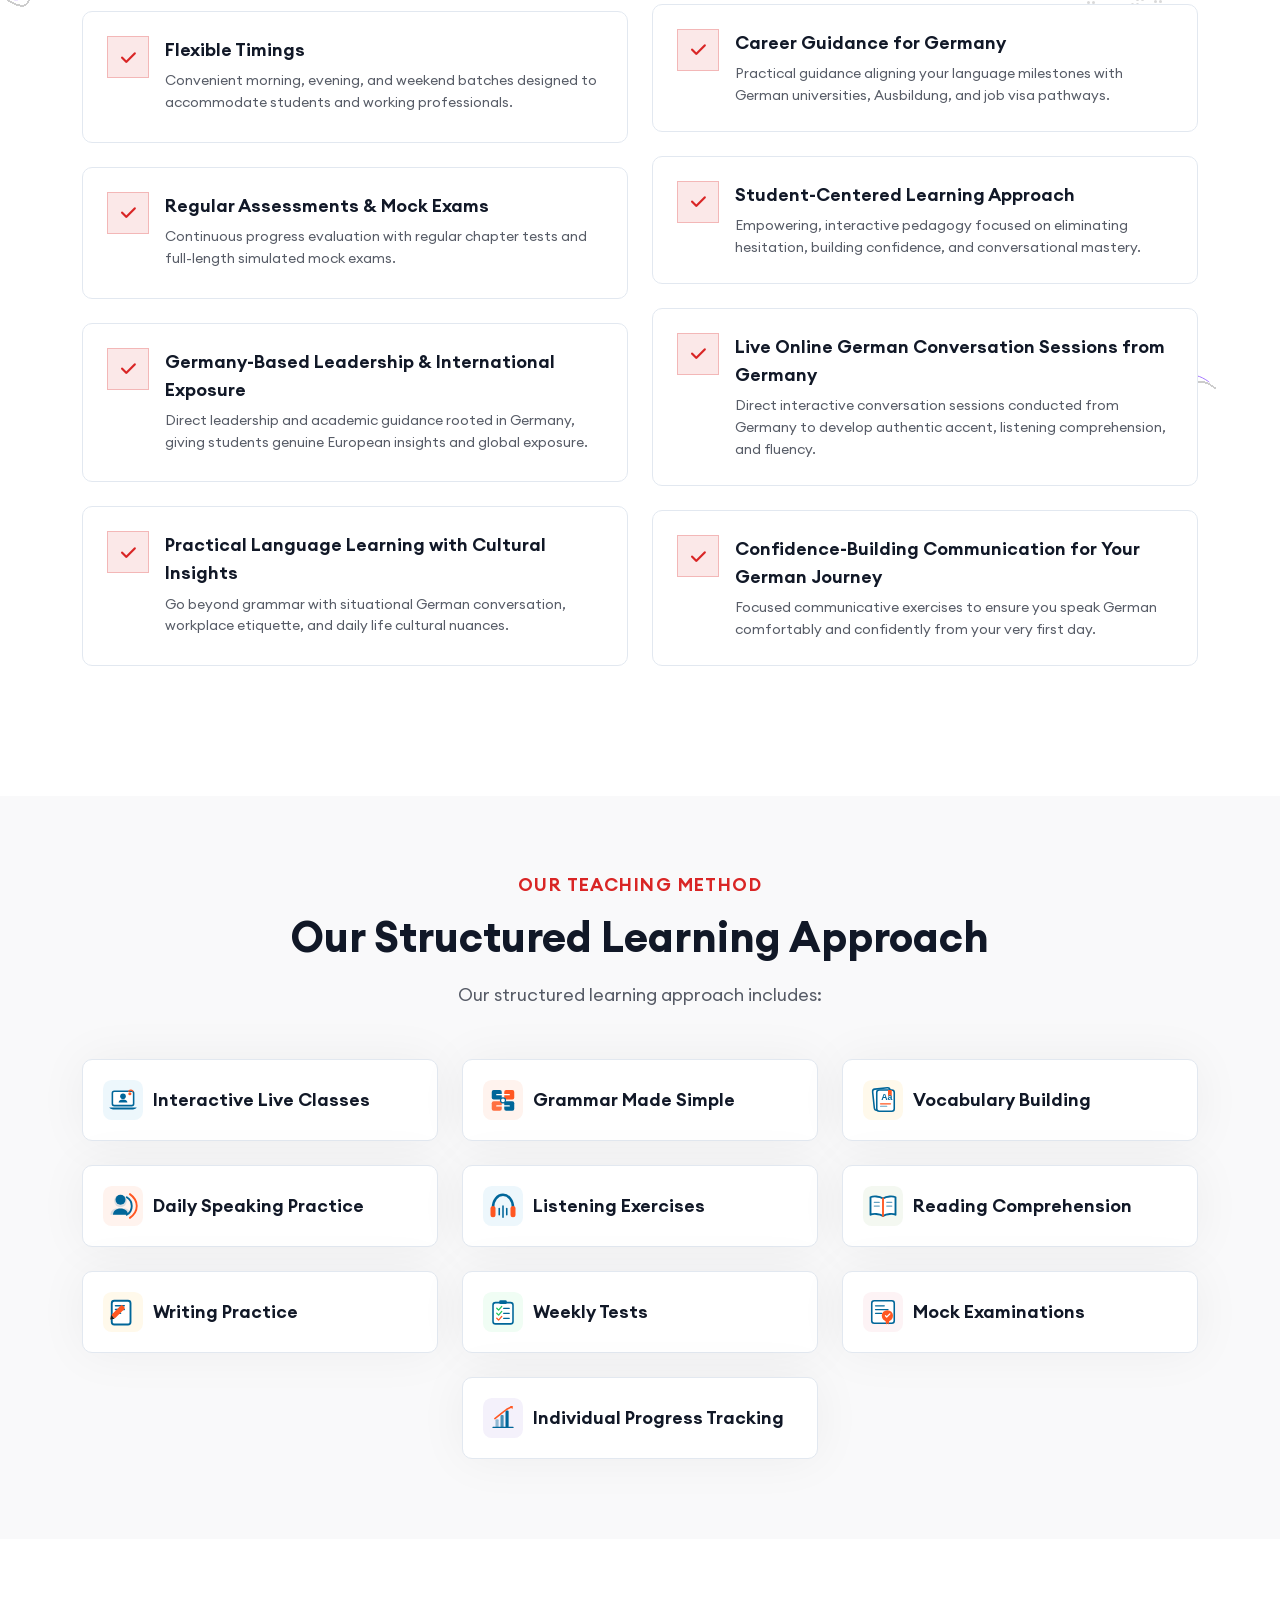
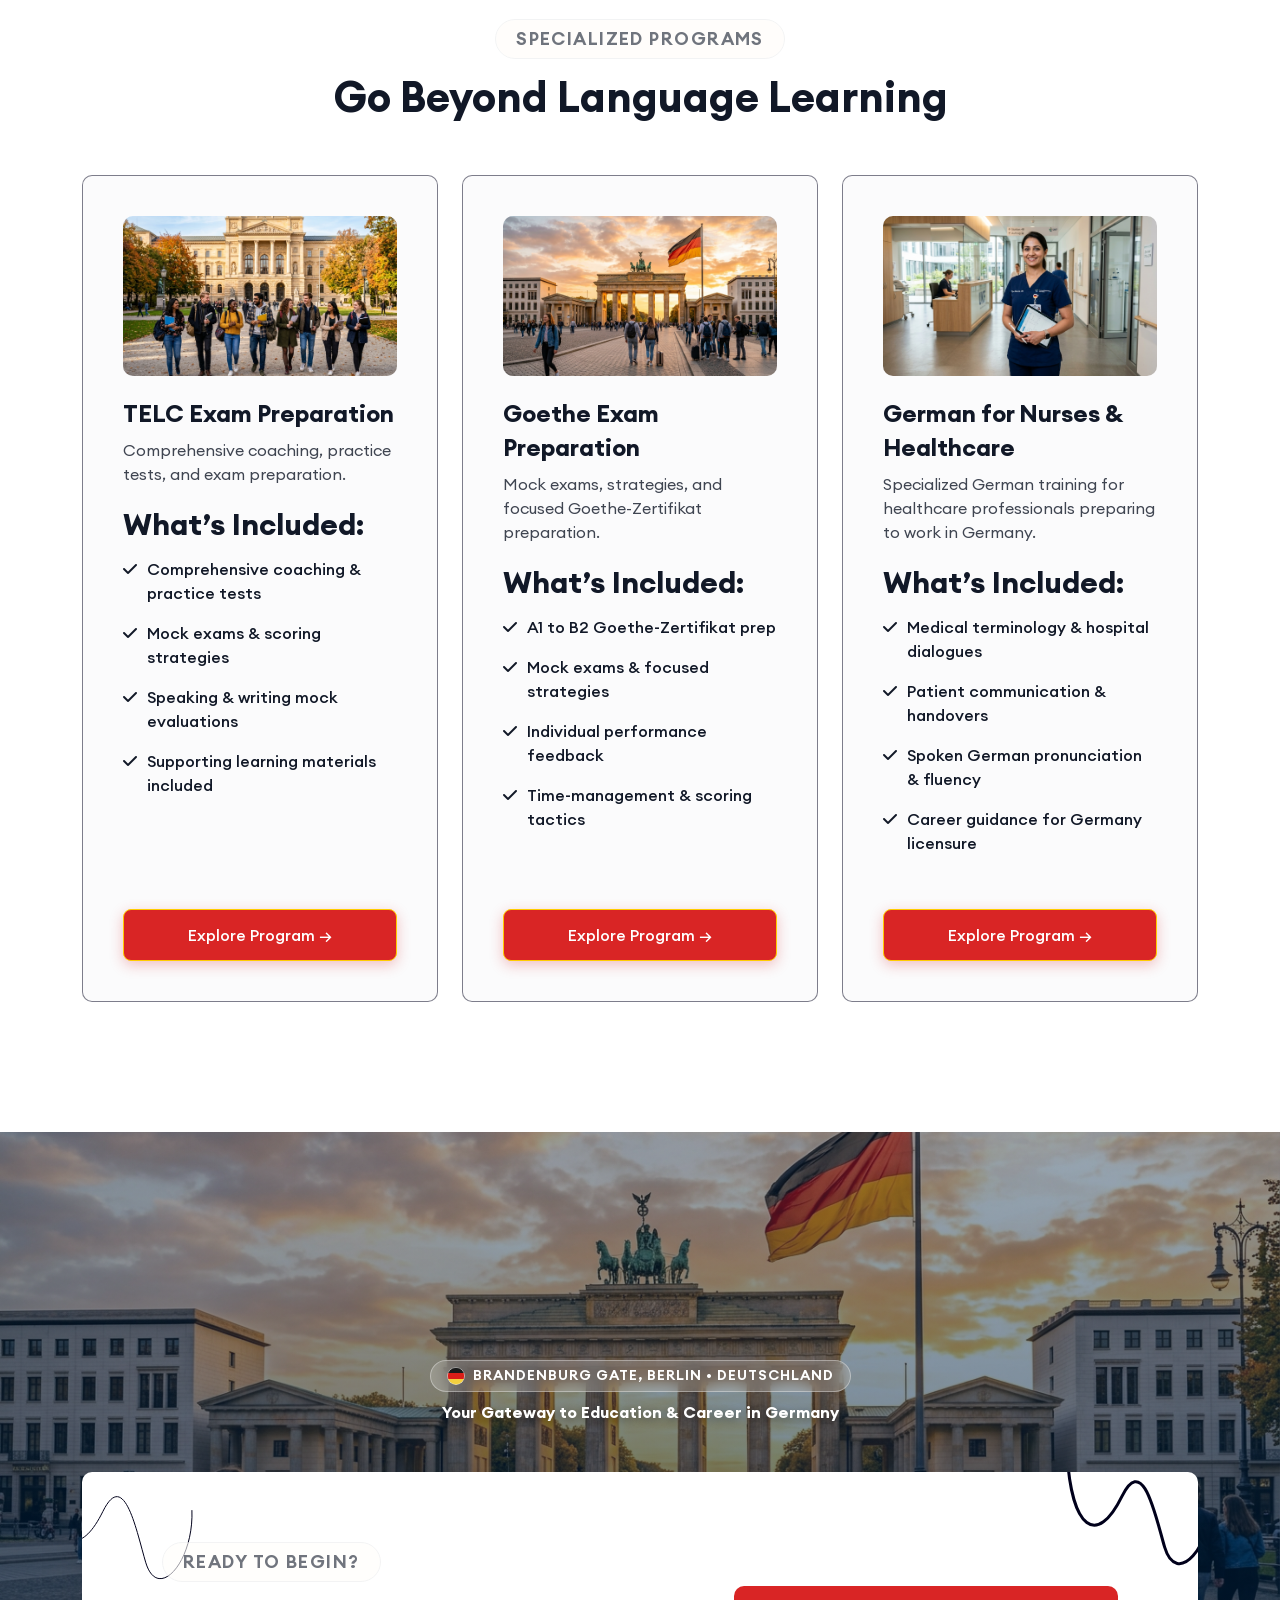
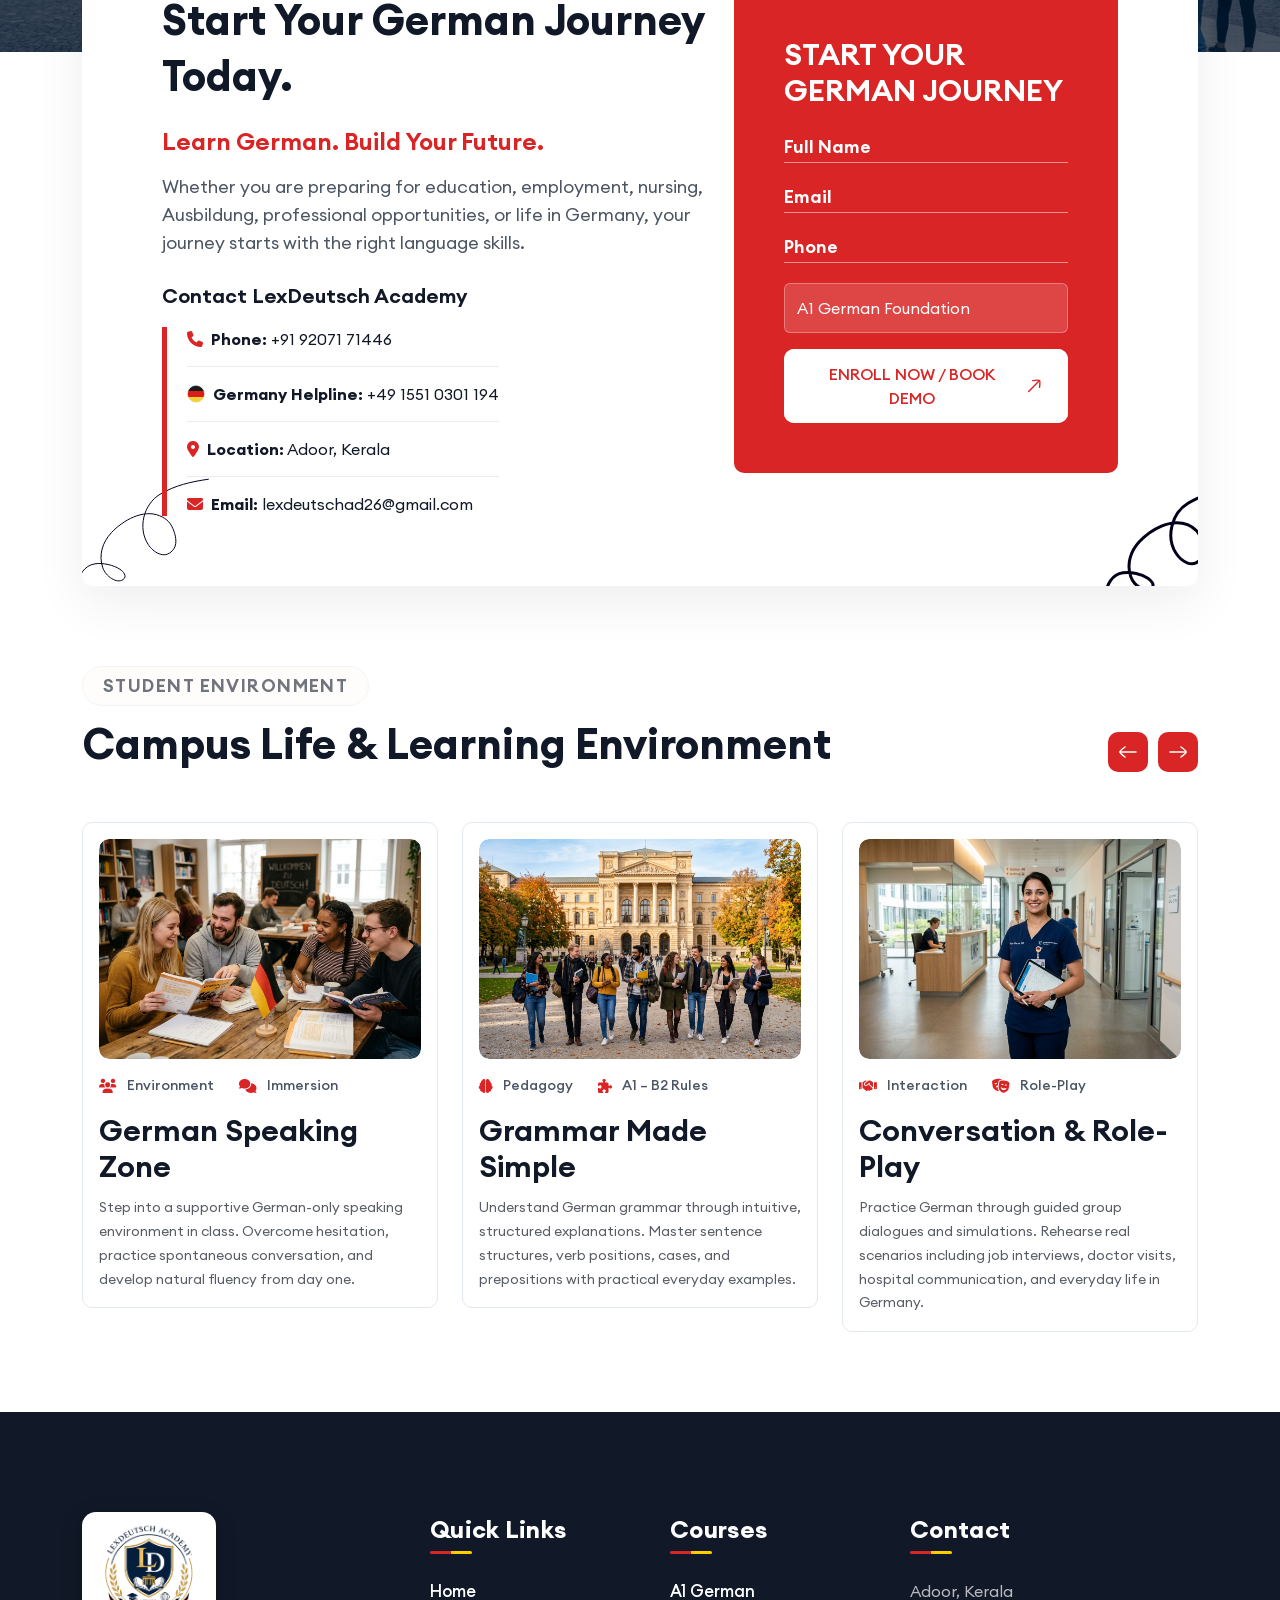
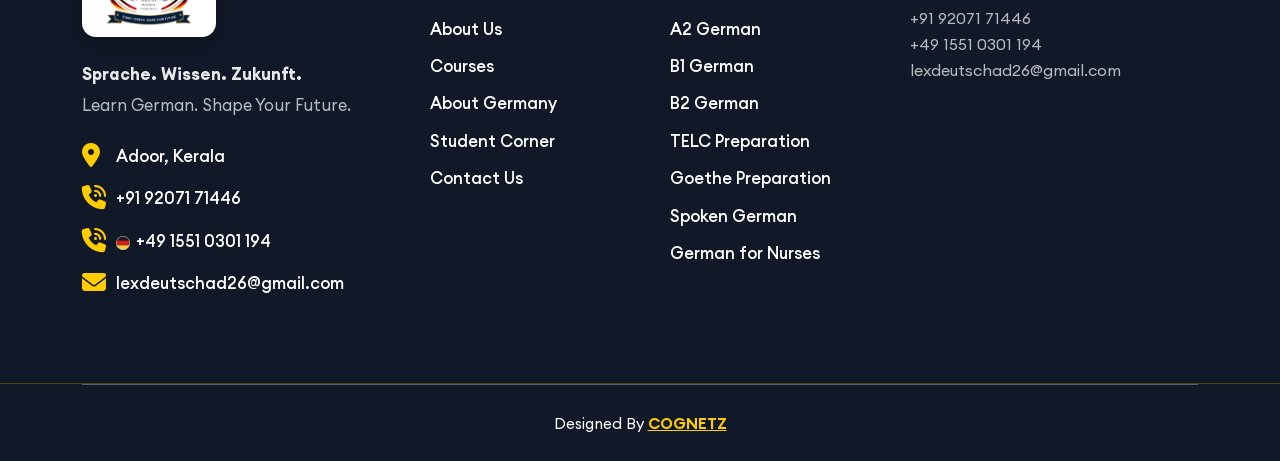
==== commit da7675a5: "third commit" ====
--- a/index.html
+++ b/index.html
@@ -179,8 +179,8 @@
             <a href="courses-grid-view.html#levels" class="badge bg-light text-dark border p-2 text-decoration-none">B2 Advanced</a>
           </div>
           <div class="mb-3">
-            <a href="tel:+919562160437" class="text-decoration-none td_heading_color td_bold d-flex align-items-center gap-2">
-              <i class="fa-solid fa-phone td_accent_color"></i> +91 9562 160 437
+            <a href="tel:+919207171446" class="text-decoration-none td_heading_color td_bold d-flex align-items-center gap-2">
+              <i class="fa-solid fa-phone td_accent_color"></i> +91 92071 71446
             </a>
           </div>
           <a href="contact.html#enquiry-form" class="btn btn-primary w-100 py-2 fw-bold text-white" style="background:#d92525; border: 1.5px solid #ffcc00;">ENROLL NOW</a>
@@ -1121,7 +1121,7 @@
                 
                 <h4 class="td_fs_20 td_semibold td_heading_color mb-3">Contact LexDeutsch Academy</h4>
                 <ul class="td_list td_style_5 td_mp_0 td_fs_16 td_heading_color list-unstyled">
-                  <li class="td_mb_8"><i class="fa-solid fa-phone td_accent_color me-2"></i><strong>Phone:</strong> +91 9562 160 437 | +91 9400 789 109</li>
+                  <li class="td_mb_8"><i class="fa-solid fa-phone td_accent_color me-2"></i><strong>Phone:</strong> +91 92071 71446</li>
                   <li class="td_mb_8 d-flex align-items-center gap-2">
                     <img src="assets/img/flags/germany-round.svg" alt="Germany Flag" style="width: 18px; height: 18px; border-radius: 50%;">
                     <span><strong>Germany Helpline:</strong> +49 1551 0301 194</span>
@@ -1144,7 +1144,7 @@
                     <label class="td_fs_18 td_semibold td_accent_bg td_white_color">Email</label>
                   </div>
                   <div class="td_form_field_3 td_mb_20">      
-                    <input type="tel" class="td_white_color" placeholder="+91 9562 160 437" required>
+                    <input type="tel" class="td_white_color" placeholder="+91 92071 71446" required>
                     <label class="td_fs_18 td_semibold td_accent_bg td_white_color">Phone</label>
                   </div>
                   <div class="mb-3">
@@ -1381,8 +1381,7 @@
               </div>
               <ul class="td_footer_address_widget td_medium td_mp_0">
                 <li><i class="fa-solid fa-location-dot"></i>Adoor, Kerala</li>
-                <li><i class="fa-solid fa-phone-volume"></i><a href="tel:+919562160437">+91 9562 160 437</a></li>
-                <li><i class="fa-solid fa-phone-volume"></i><a href="tel:+919400789109">+91 9400 789 109</a></li>
+                <li><i class="fa-solid fa-phone-volume"></i><a href="tel:+919207171446">+91 92071 71446</a></li>
                 <li><i class="fa-solid fa-phone-volume"></i><a href="tel:+4915510301194"><img src="assets/img/flags/germany-round.svg" alt="Germany" style="width: 14px; height: 14px; vertical-align: middle; margin-right: 6px;">+49 1551 0301 194</a></li>
                 <li><i class="fa-solid fa-envelope"></i><a href="mailto:lexdeutschad26@gmail.com">lexdeutschad26@gmail.com</a></li>
               </ul>
@@ -1420,7 +1419,7 @@
             <div class="td_footer_widget">
               <h2 class="td_footer_widget_title td_fs_24 td_white_color td_semibold td_mb_30">Contact</h2>
               <div class="td_newsletter td_style_1">
-                <p class="td_mb_0 td_opacity_7">Adoor, Kerala<br>+91 9562 160 437 | +91 9400 789 109<br>+49 1551 0301 194<br>lexdeutschad26@gmail.com</p>
+                <p class="td_mb_0 td_opacity_7">Adoor, Kerala<br>+91 92071 71446<br>+49 1551 0301 194<br>lexdeutschad26@gmail.com</p>
               </div>
             </div>
           </div>
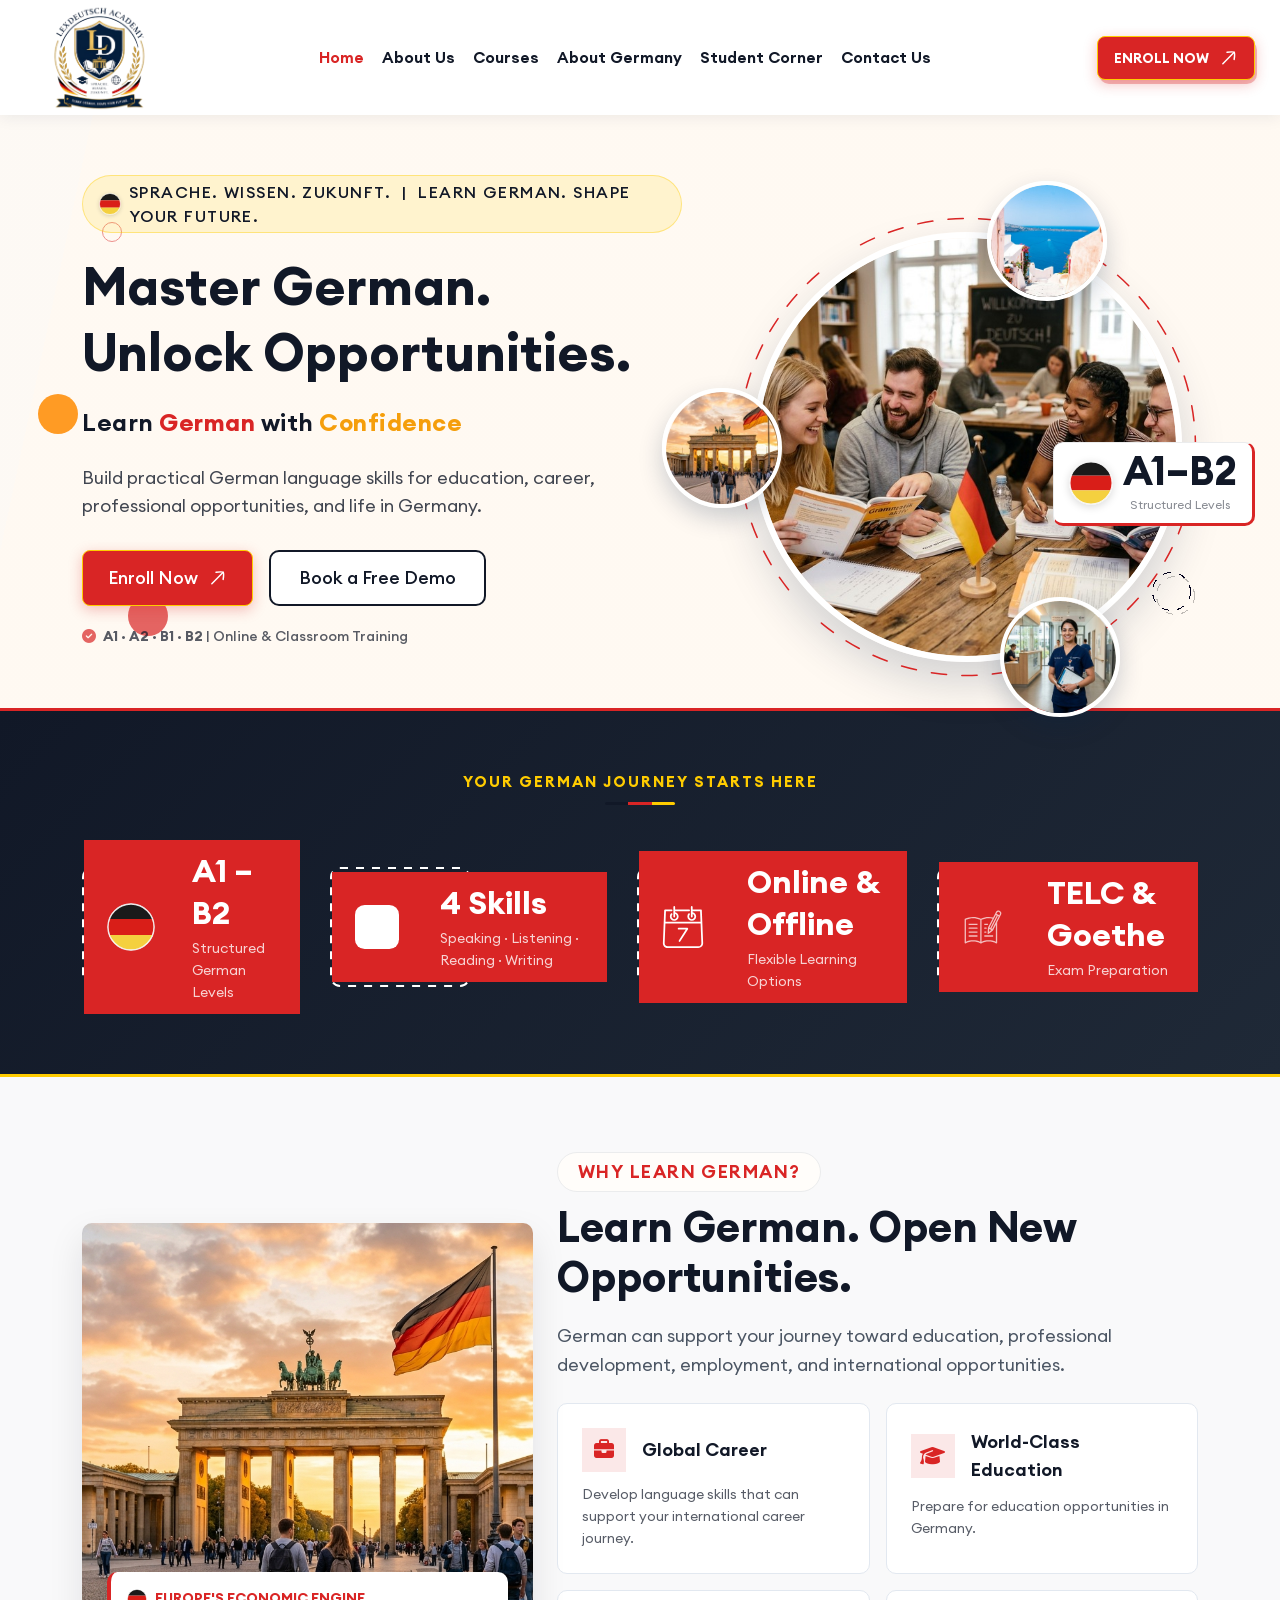
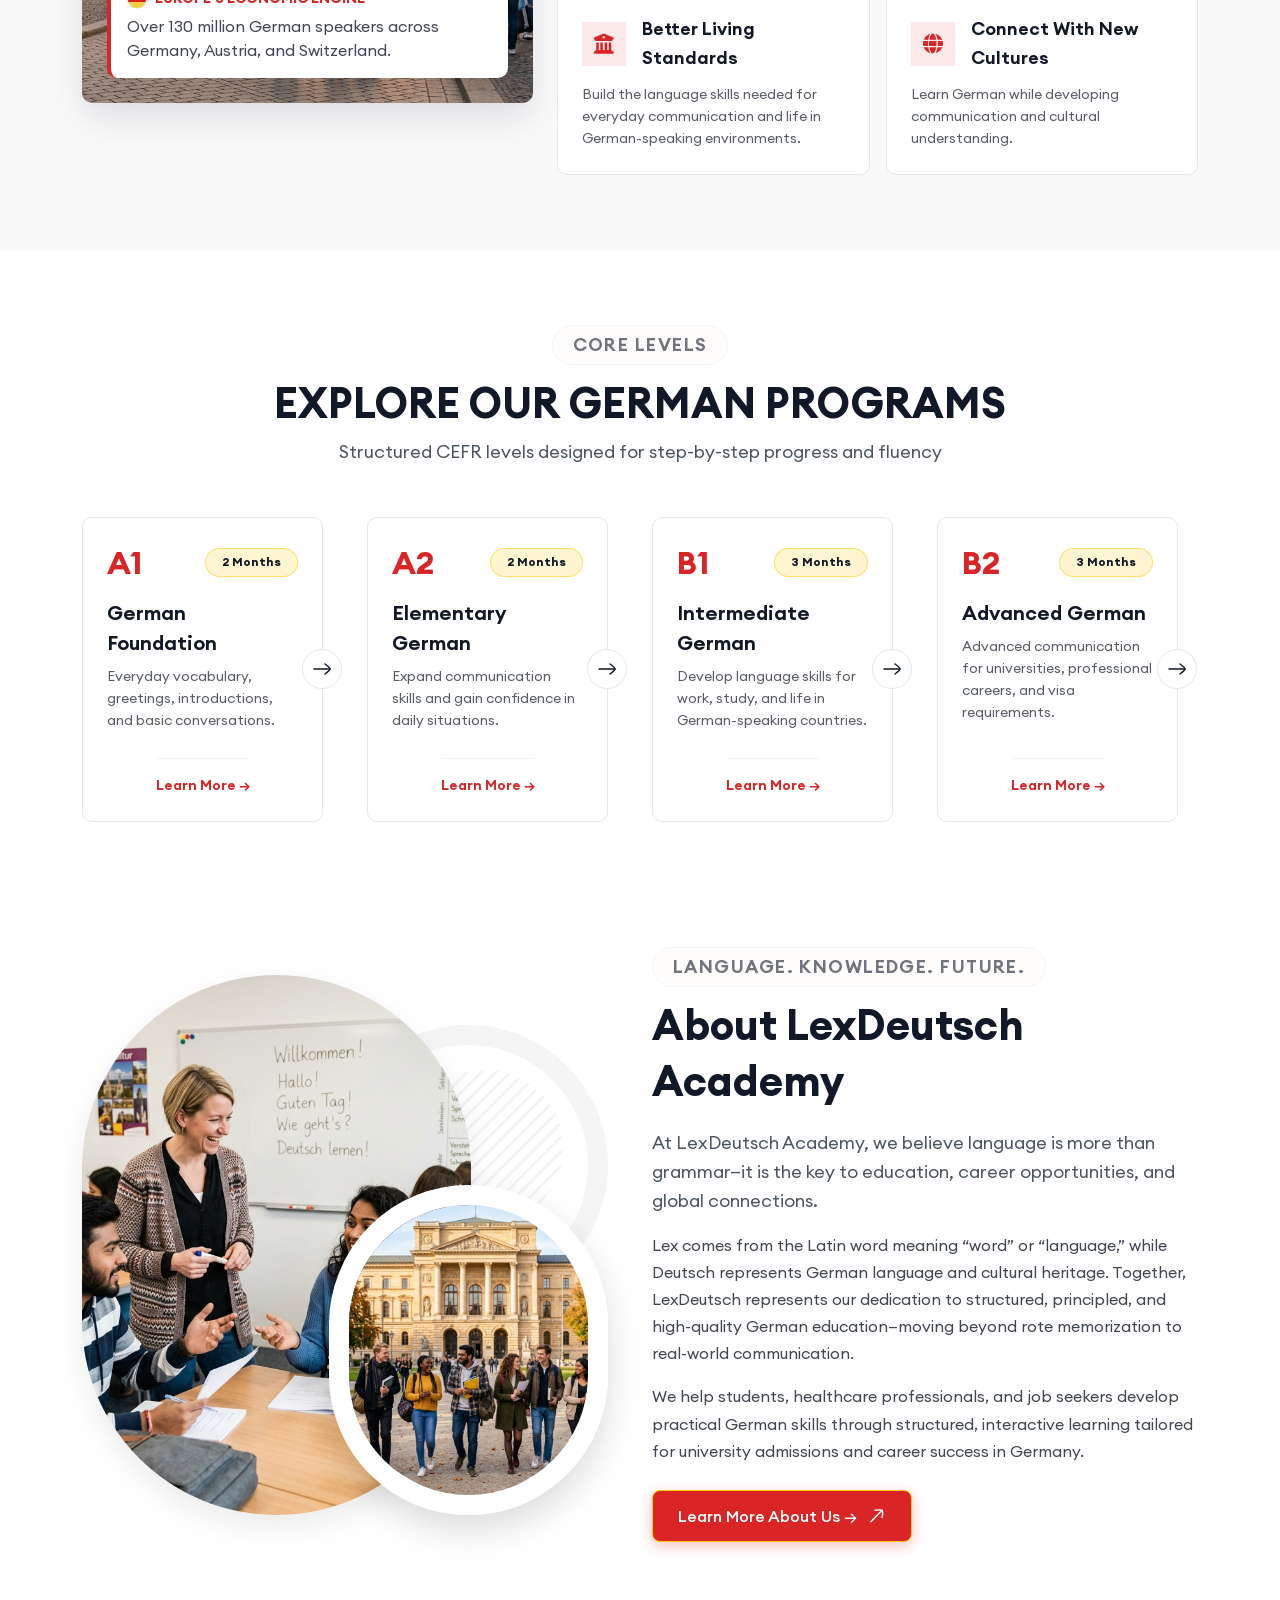
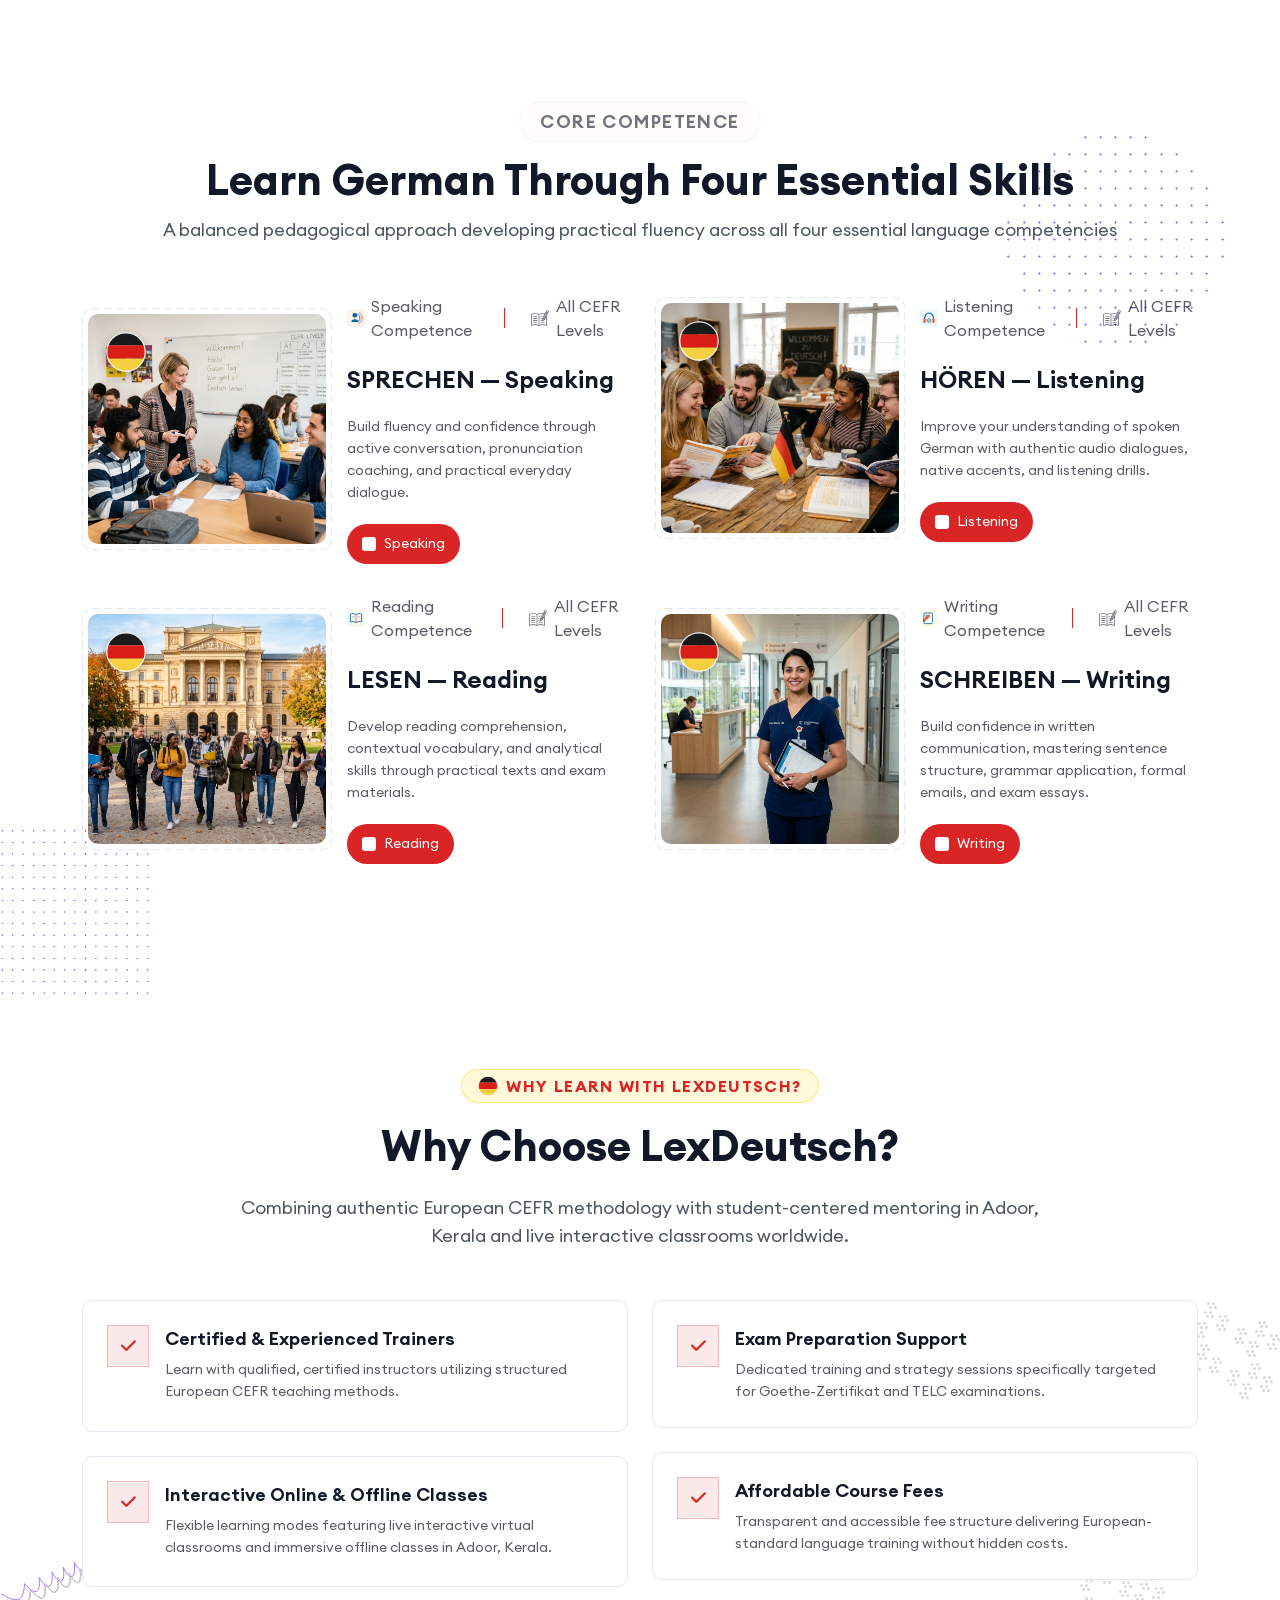
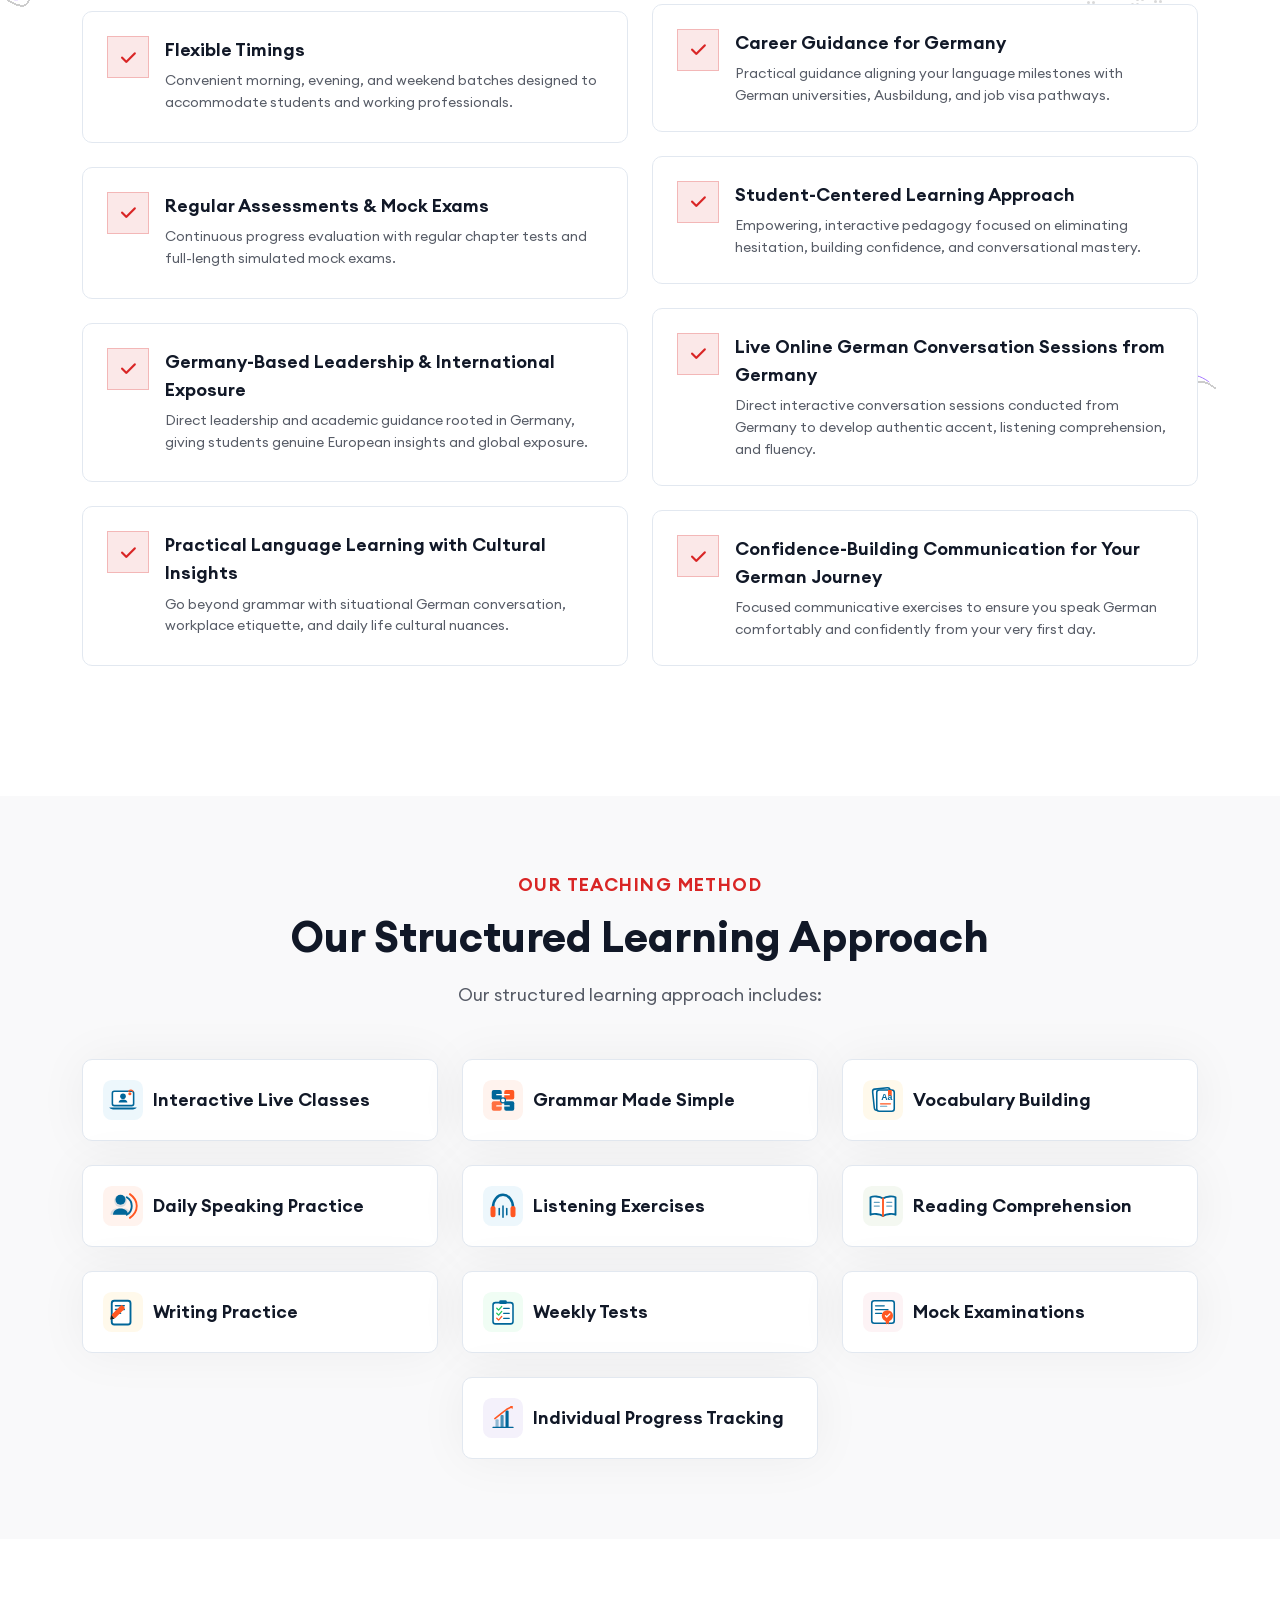
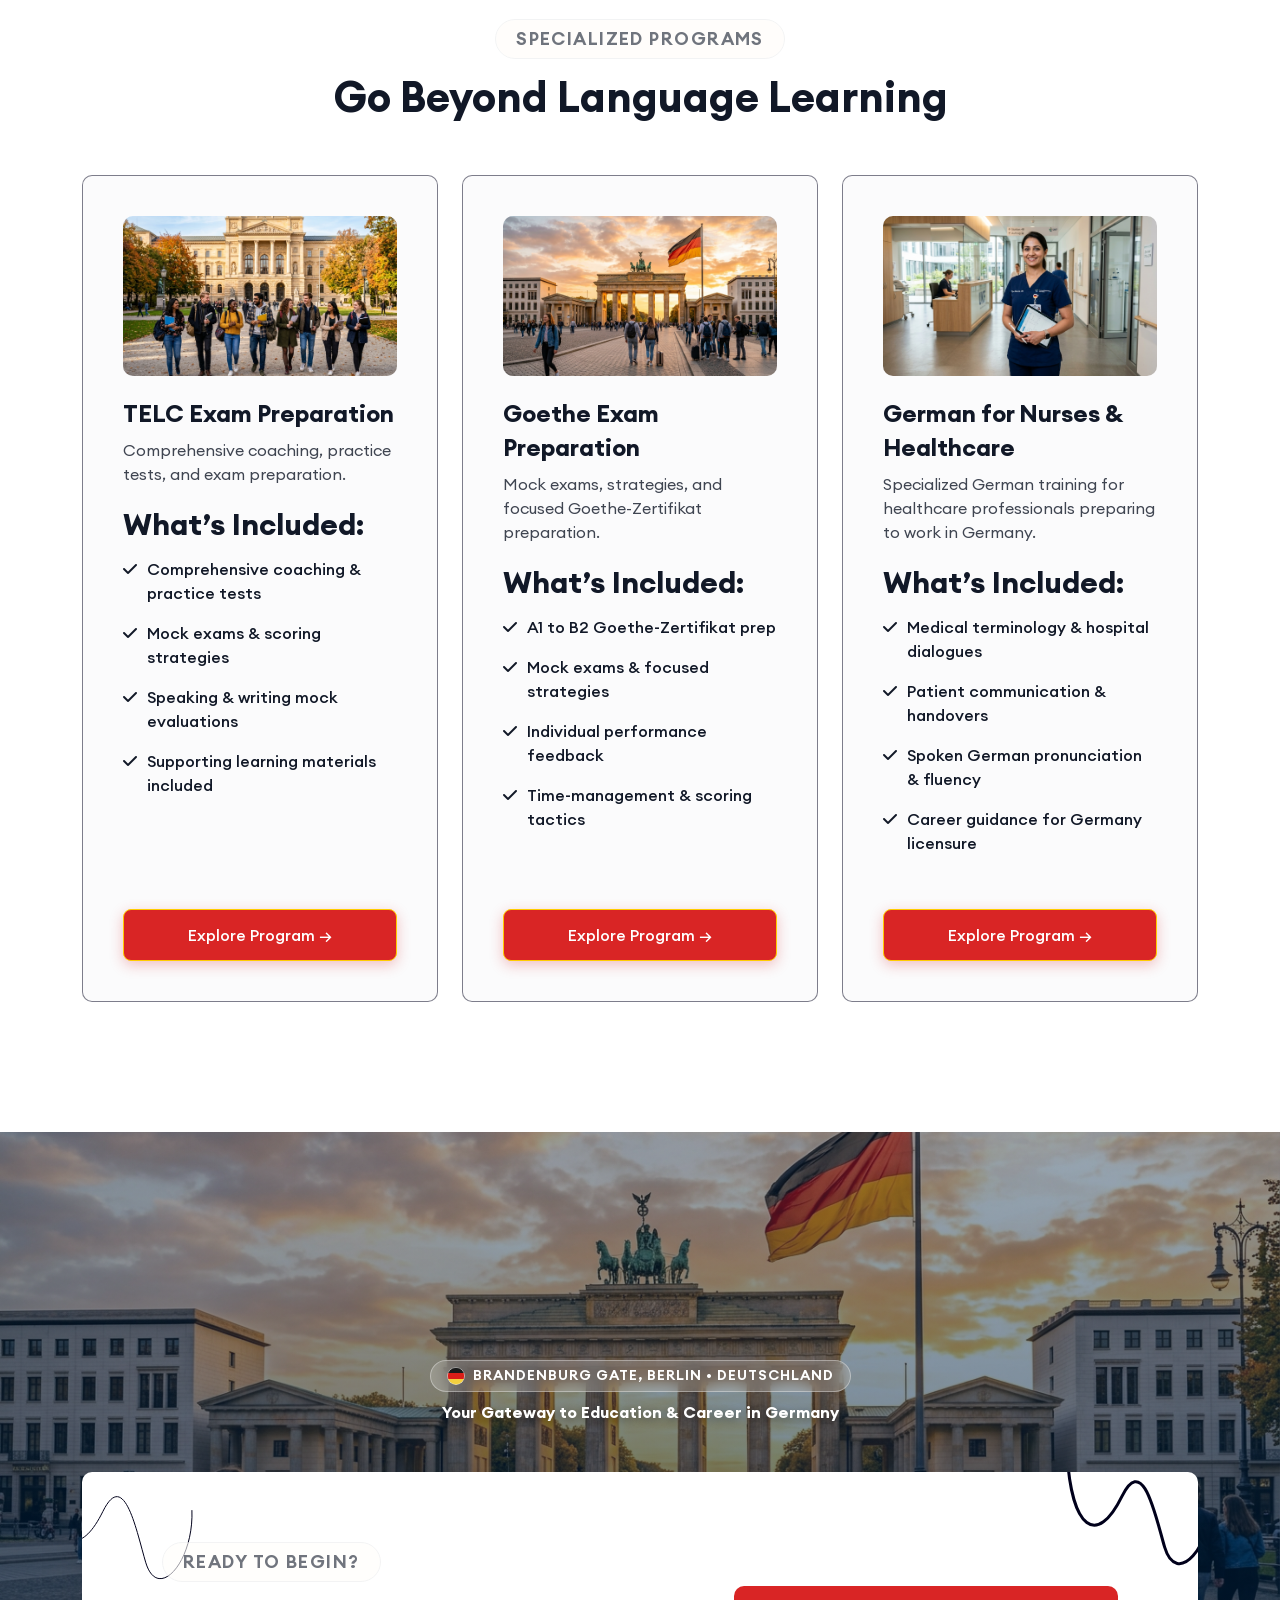
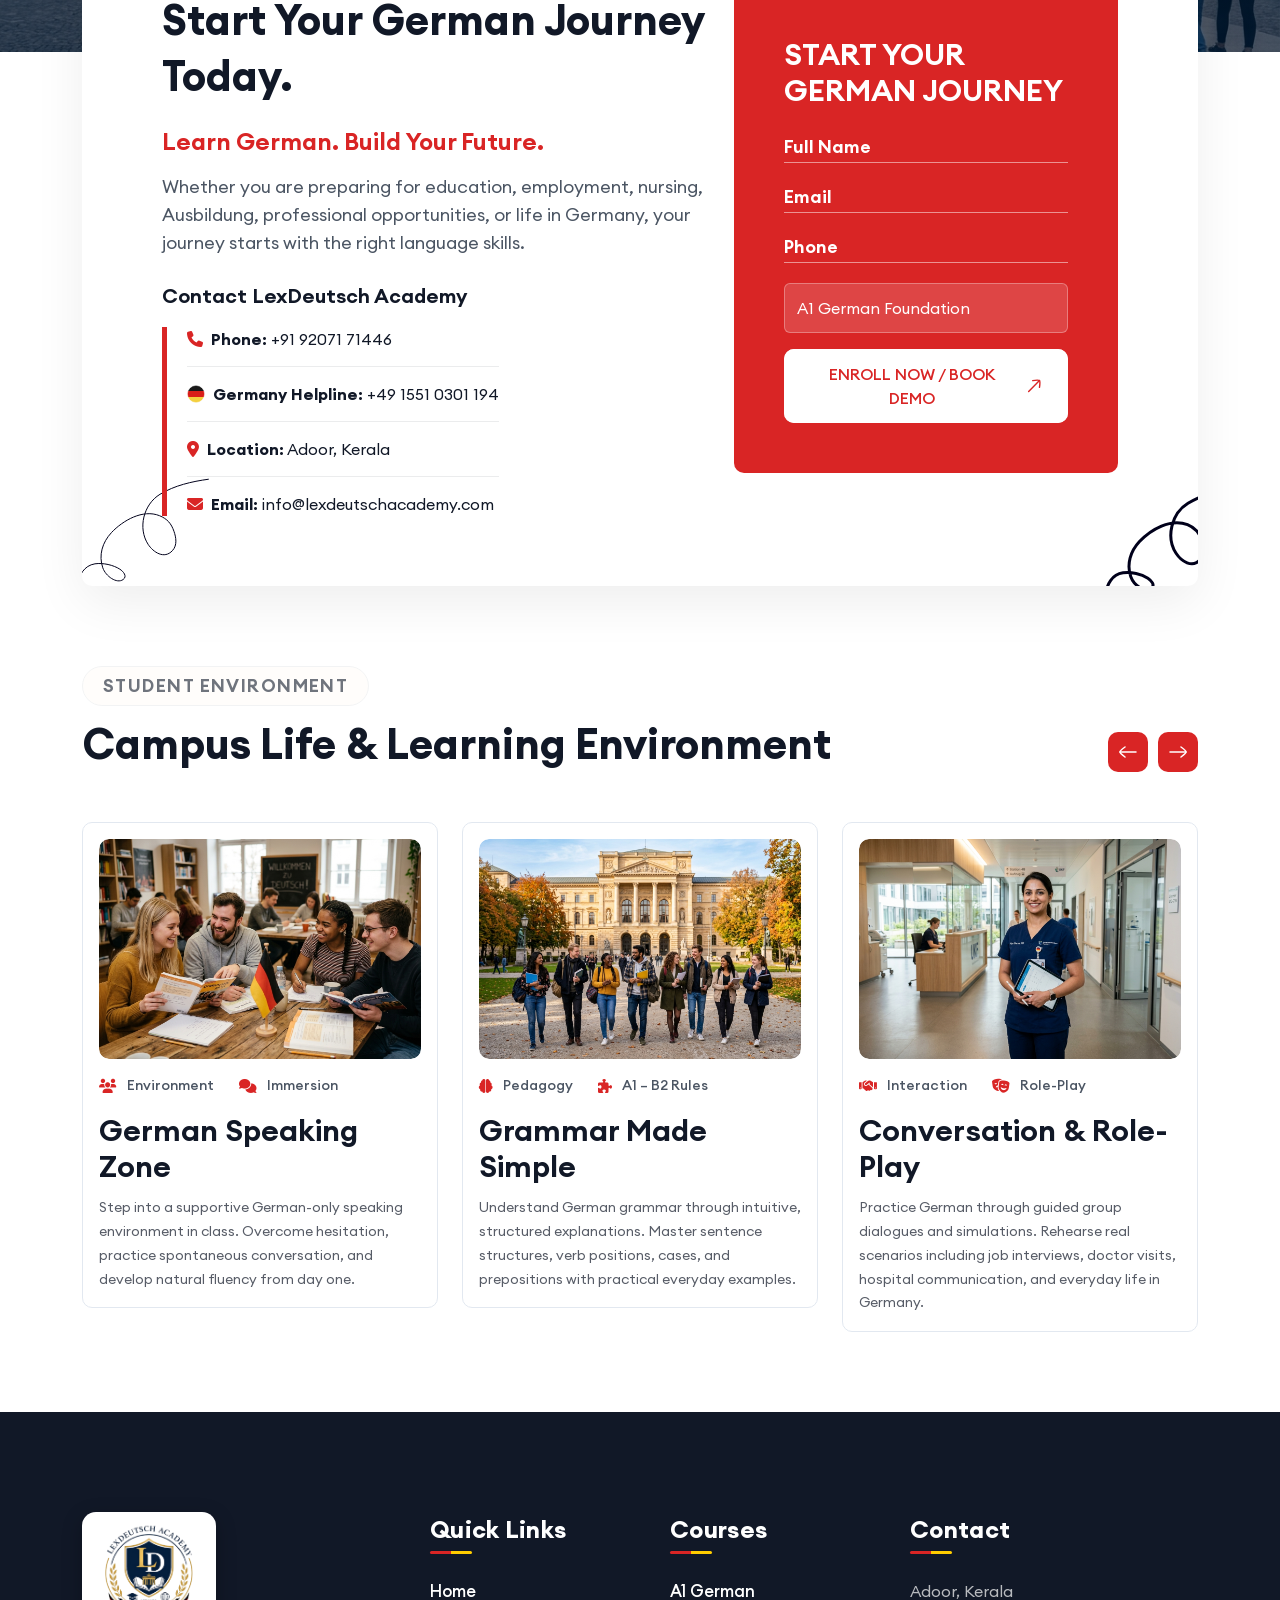
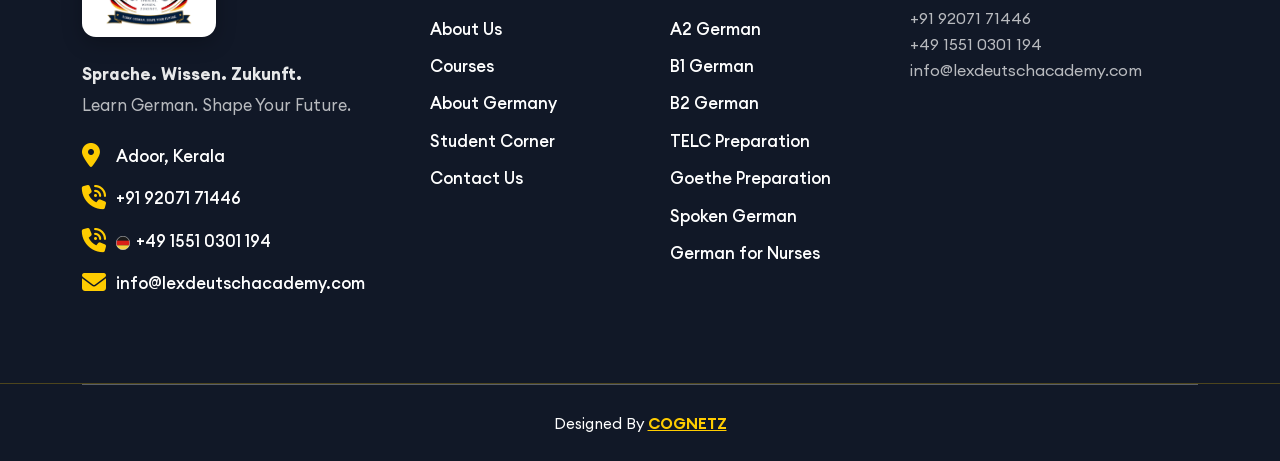
==== commit 7ba4c4a2: "fourth commit" ====
--- a/index.html
+++ b/index.html
@@ -1127,7 +1127,7 @@
                     <span><strong>Germany Helpline:</strong> +49 1551 0301 194</span>
                   </li>
                   <li class="td_mb_8"><i class="fa-solid fa-location-dot td_accent_color me-2"></i><strong>Location:</strong> Adoor, Kerala</li>
-                  <li><i class="fa-solid fa-envelope td_accent_color me-2"></i><strong>Email:</strong> lexdeutschad26@gmail.com</li>
+                  <li><i class="fa-solid fa-envelope td_accent_color me-2"></i><strong>Email:</strong> info@lexdeutschacademy.com</li>
                 </ul>
               </div>
             </div>
@@ -1383,7 +1383,7 @@
                 <li><i class="fa-solid fa-location-dot"></i>Adoor, Kerala</li>
                 <li><i class="fa-solid fa-phone-volume"></i><a href="tel:+919207171446">+91 92071 71446</a></li>
                 <li><i class="fa-solid fa-phone-volume"></i><a href="tel:+4915510301194"><img src="assets/img/flags/germany-round.svg" alt="Germany" style="width: 14px; height: 14px; vertical-align: middle; margin-right: 6px;">+49 1551 0301 194</a></li>
-                <li><i class="fa-solid fa-envelope"></i><a href="mailto:lexdeutschad26@gmail.com">lexdeutschad26@gmail.com</a></li>
+                <li><i class="fa-solid fa-envelope"></i><a href="mailto:info@lexdeutschacademy.com">info@lexdeutschacademy.com</a></li>
               </ul>
             </div>
           </div>
@@ -1419,7 +1419,7 @@
             <div class="td_footer_widget">
               <h2 class="td_footer_widget_title td_fs_24 td_white_color td_semibold td_mb_30">Contact</h2>
               <div class="td_newsletter td_style_1">
-                <p class="td_mb_0 td_opacity_7">Adoor, Kerala<br>+91 92071 71446<br>+49 1551 0301 194<br>lexdeutschad26@gmail.com</p>
+                <p class="td_mb_0 td_opacity_7">Adoor, Kerala<br>+91 92071 71446<br>+49 1551 0301 194<br>info@lexdeutschacademy.com</p>
               </div>
             </div>
           </div>
